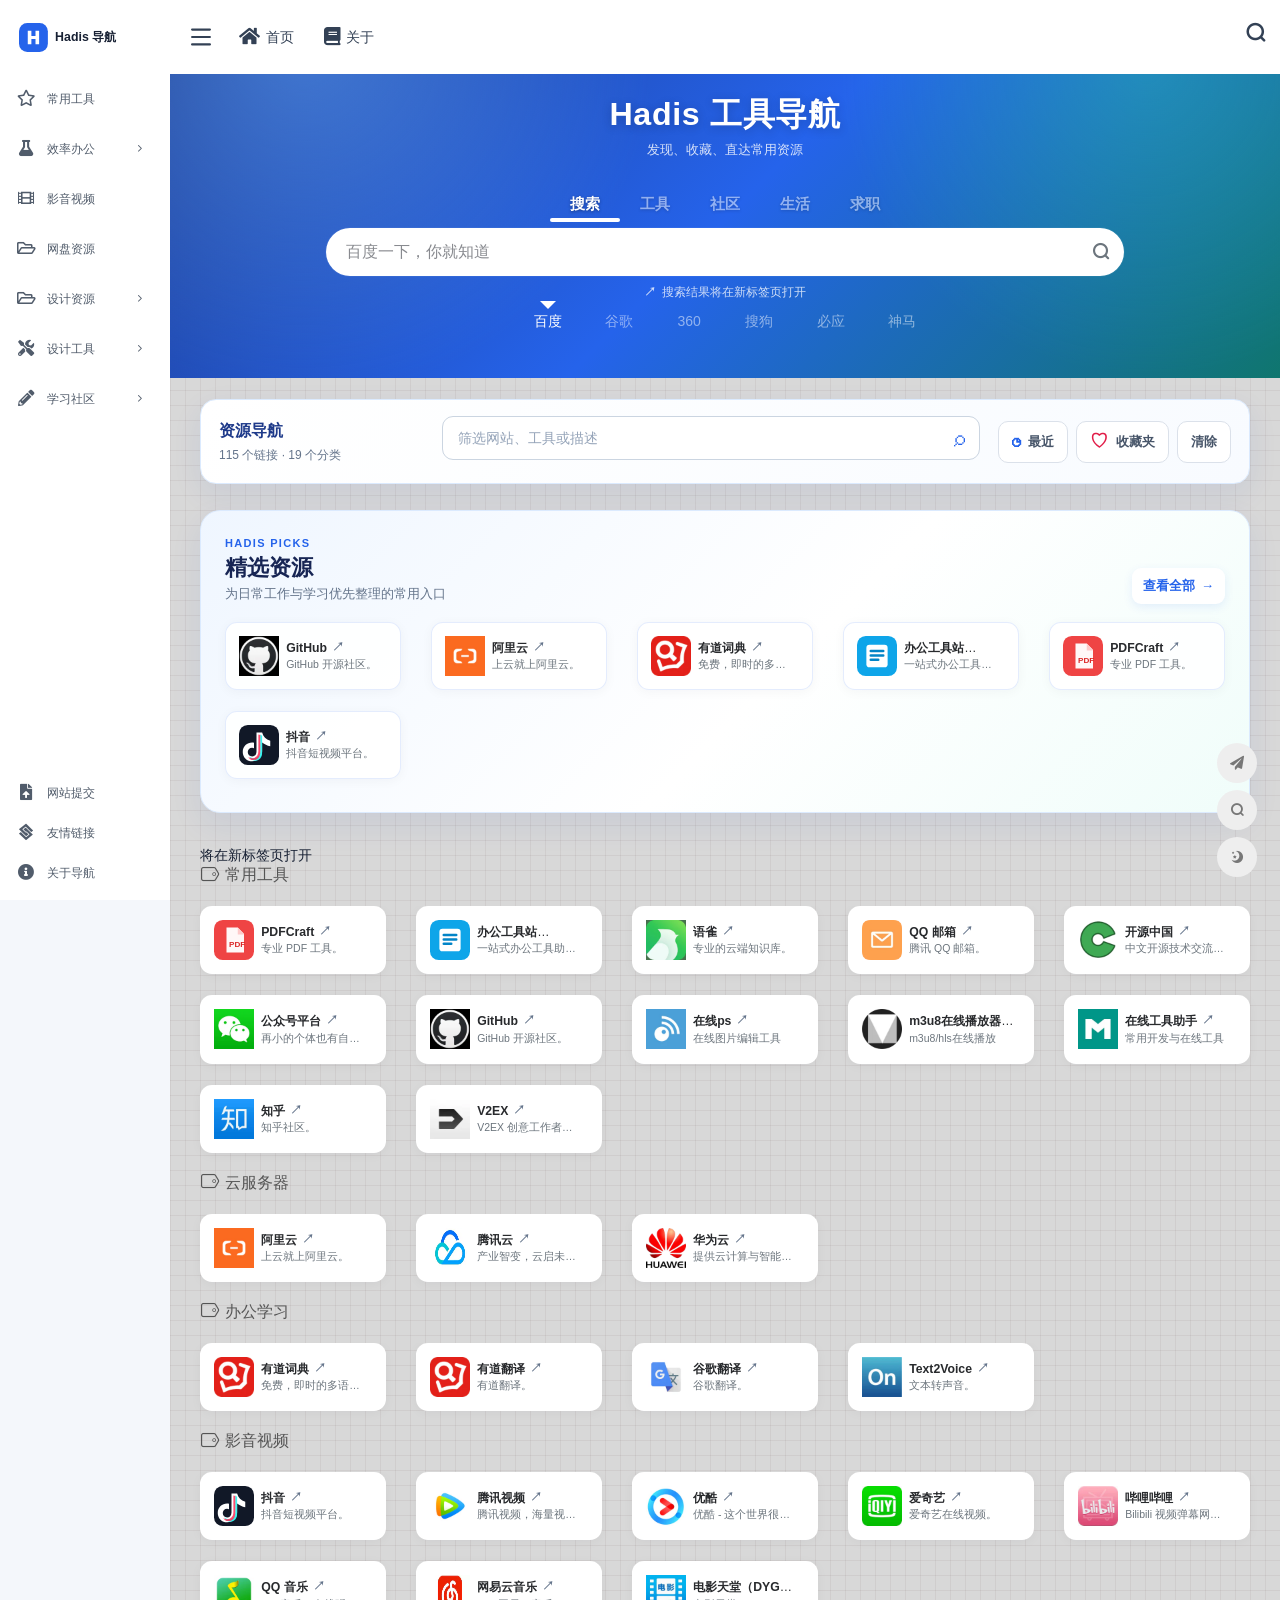
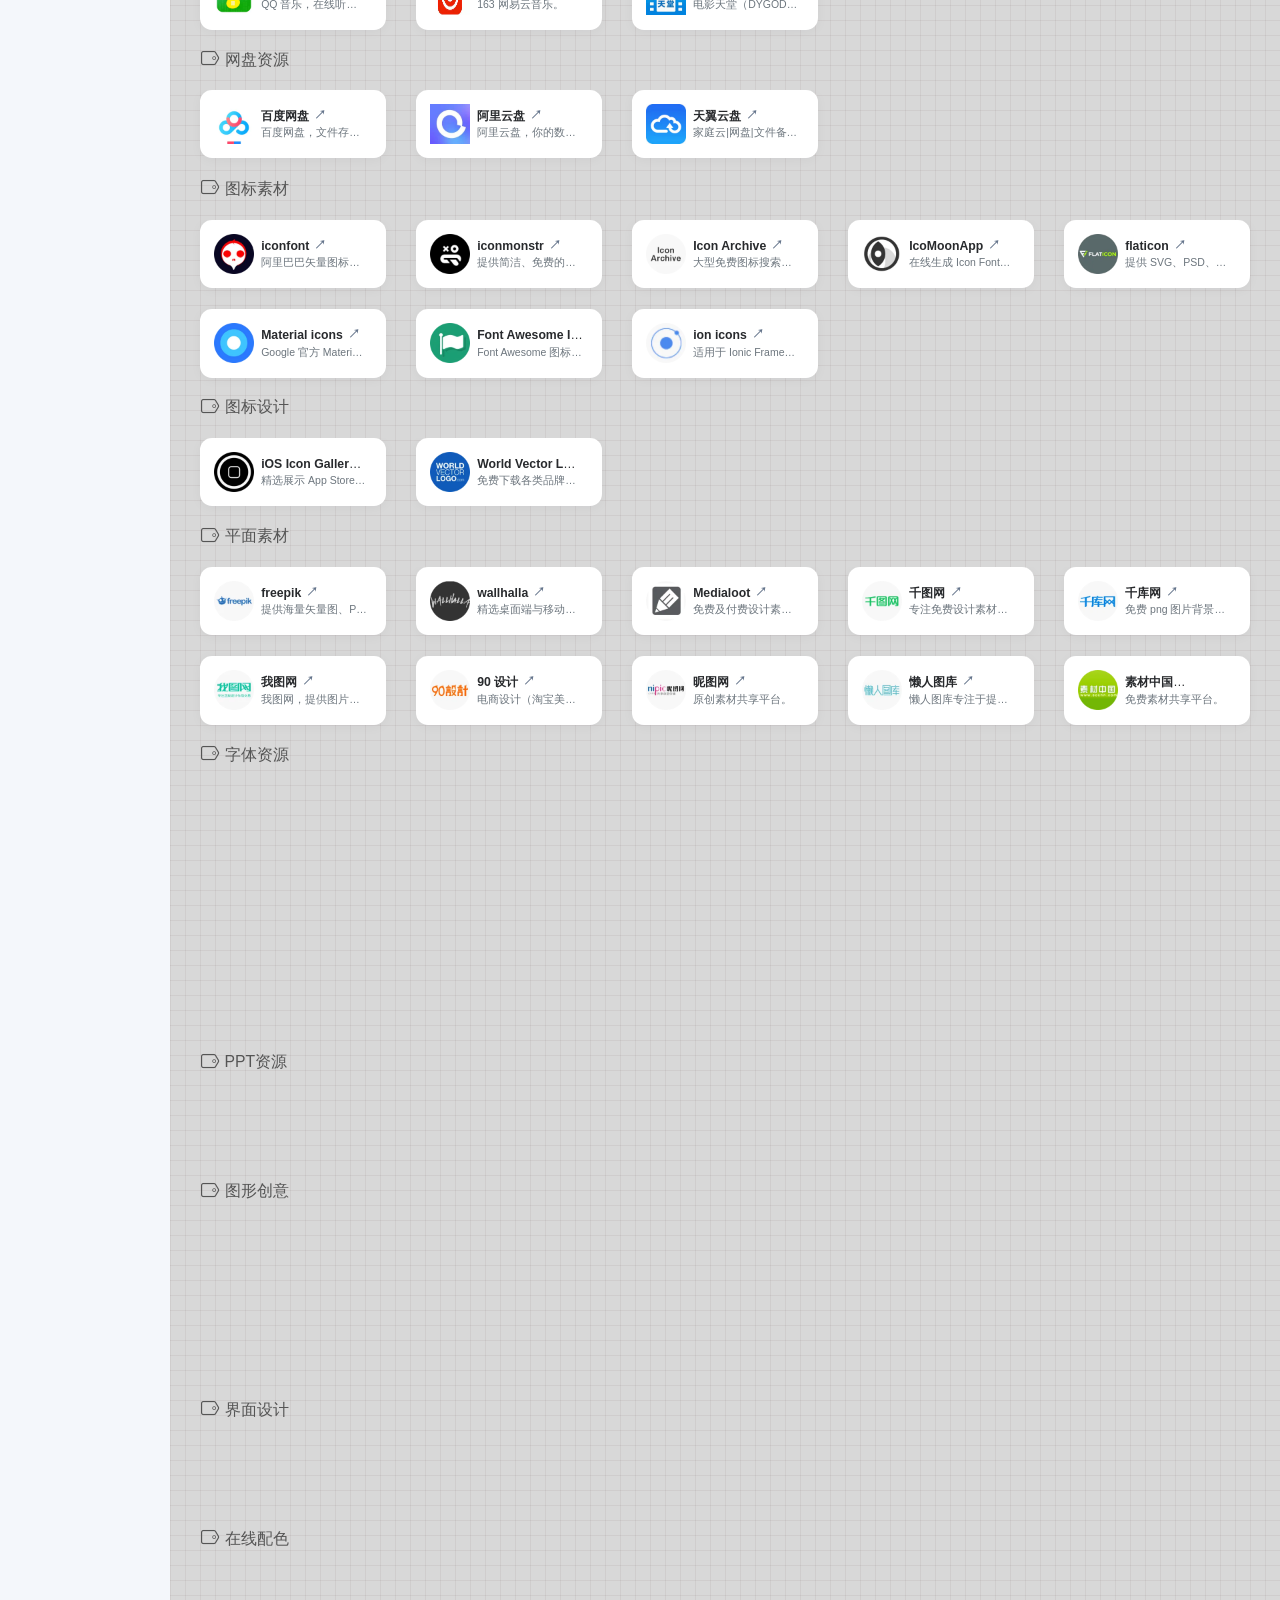
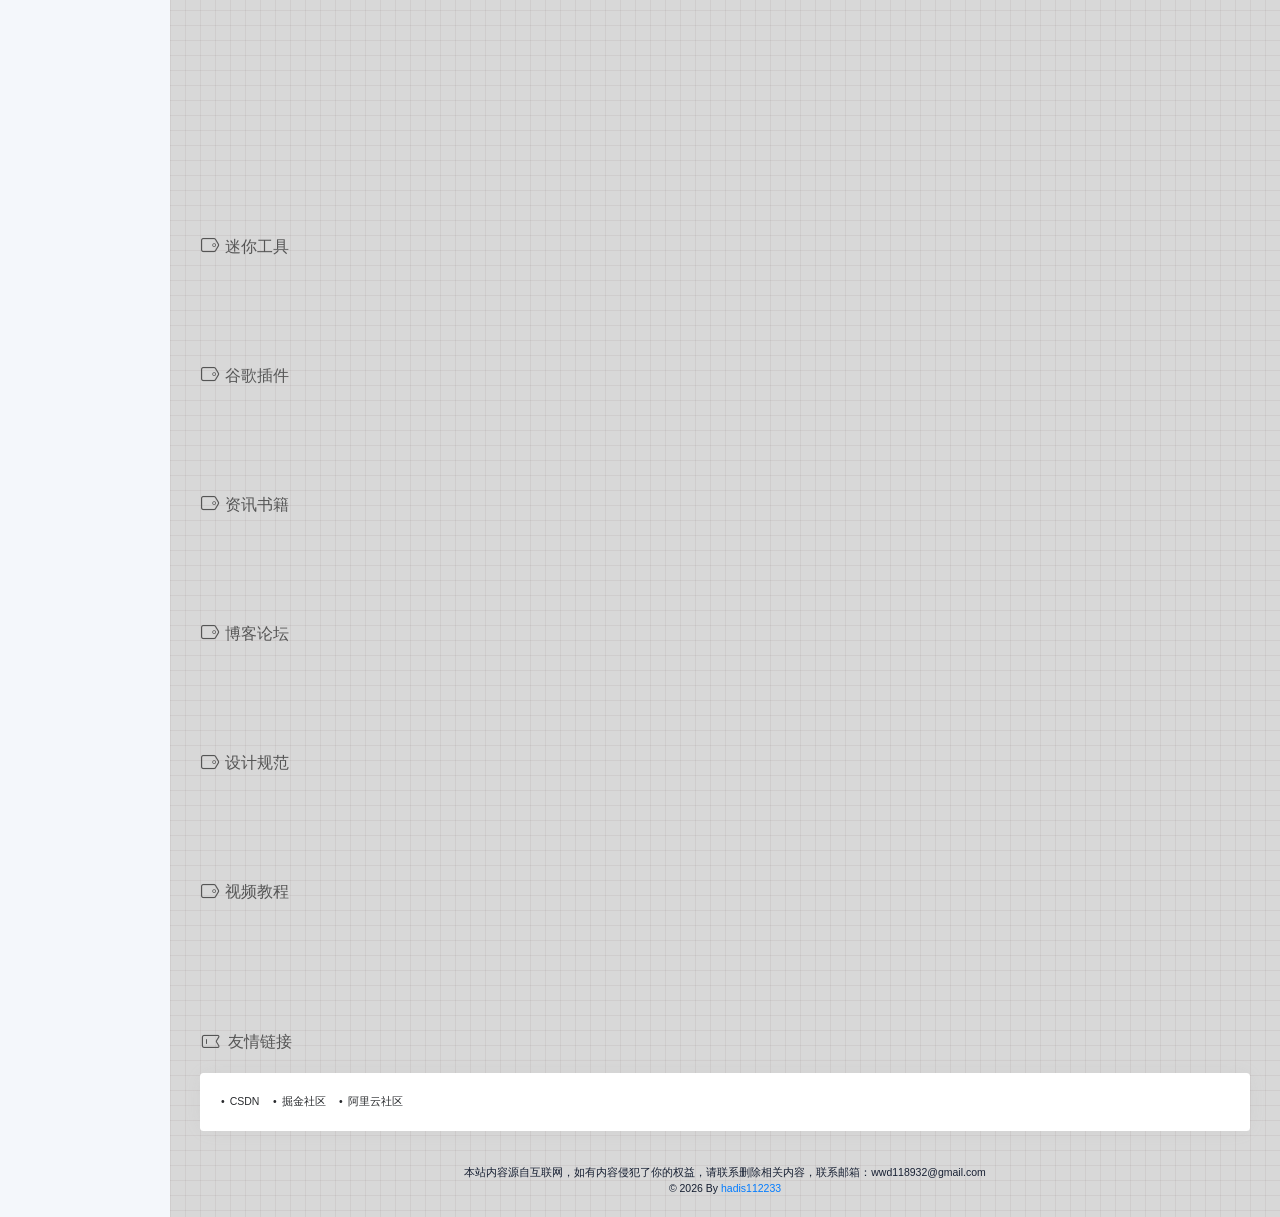
==== index.html @ e6b282cd "feat: surface network status" ====
<!DOCTYPE html>
<html lang="zh-CN">

<head>
    <meta charset="UTF-8" />
    <meta name="viewport"
        content="width=device-width, initial-scale=1" />
    <meta name="theme-color" content="#2563eb" />
    <meta name="color-scheme" content="light dark" />
    <meta name="hadis-telemetry" content="disabled" />
    <title>Hadis 工具导航 - 常用网站与在线工具</title>
    <link rel="icon" href="./assets/images/hadis-favicon.svg" type="image/svg+xml" />
    <link rel="apple-touch-icon" href="./assets/images/hadis-icon-192.png" />
    <link rel="manifest" href="./manifest.webmanifest" />
    <meta name="description" content="Hadis 工具导航：汇集常用网站、开发资源、办公工具与设计灵感，支持站内筛选和本地收藏。" />
    <link rel="canonical" href="https://web.008997.xyz/" />
    <meta property="og:title" content="Hadis 工具导航" />
    <meta property="og:description" content="常用网站与在线工具，一站直达。" />
    <meta property="og:type" content="website" />
    <meta property="og:url" content="https://web.008997.xyz/" />
    <meta property="og:site_name" content="Hadis 工具导航" />
    <meta property="og:locale" content="zh_CN" />
    <meta property="og:image" content="https://web.008997.xyz/assets/images/hadis-share.png" />
    <meta property="og:image:width" content="1200" />
    <meta property="og:image:height" content="630" />
    <meta property="og:image:alt" content="Hadis 工具导航" />
    <meta name="twitter:card" content="summary_large_image" />
    <meta name="twitter:title" content="Hadis 工具导航" />
    <meta name="twitter:description" content="常用网站与在线工具，一站直达。" />
    <meta name="twitter:image" content="https://web.008997.xyz/assets/images/hadis-share.png" />
    <meta name="twitter:image:alt" content="Hadis 工具导航" />
    <script type="application/ld+json">
    {
      "@context": "https://schema.org",
      "@type": "WebSite",
      "name": "Hadis 工具导航",
      "alternateName": "Hadis 导航",
      "url": "https://web.008997.xyz/",
      "description": "汇集常用网站、开发资源、办公工具与设计灵感的一站式工具导航。",
      "inLanguage": "zh-CN",
      "image": "https://web.008997.xyz/assets/images/hadis-share.png",
      "creator": {
        "@type": "Person",
        "name": "hadis112233",
        "url": "https://github.com/hadis112233"
      },
      "sameAs": ["https://github.com/hadis112233/web_tool"]
    }
    </script>

    <link rel="stylesheet" id="iconfont-css" href="./assets/css/iconfont-3.03029.1.css"
        type="text/css" media="all" />
    <link rel="stylesheet" id="bootstrap-css" href="./assets/css/bootstrap-subset.css?v=20260801-1"
        type="text/css" media="all" />
    <link rel="stylesheet" id="theme-css" href="./assets/css/theme-subset.css?v=20260801-1"
        type="text/css" media="all" />
    <link rel="stylesheet" id="custom-css" href="./assets/css/custom-style.css?v=20261001-1"
        type="text/css" media="all" />
    <link rel="stylesheet" id="fortawesome-css" href="./assets/css/static-icons.css?v=20260801-1" type="text/css" />
</head>



<body class="io-grey-mode">
    <a class="skip-link" href="#content">跳到主要内容</a>
    <div id="network-notice" class="network-notice" role="status" aria-live="polite" aria-atomic="true" hidden>
        当前似乎处于离线状态，已缓存内容仍可查看；外部网站暂不可打开。
    </div>


    <div class="page-container">

	<div id="sidebar" class="sticky sidebar-nav fade animate-nav" style="width: 170px">

            <div class="modal-dialog h-100 sidebar-nav-inner">
                <div class="sidebar-logo border-bottom border-color">

                    <div class="logo overflow-hidden">
                        <a href="./" class="logo-expanded" aria-label="返回首页">
                            <img src="./assets/images/hadis-logo.svg" width="183" height="40" class="logo-light"
                                alt="Hadis 工具导航">
                            <img src="./assets/images/hadis-logo-dark.svg" width="183" height="40" class="logo-dark d-none"
                                alt="Hadis 工具导航">
                        </a>
                        <a href="./" class="logo-collapsed" aria-label="返回首页">
                            <img src="./assets/images/hadis-mark.svg" width="40" height="40" class="logo-light"
                                alt="Hadis 工具导航">
                            <img src="./assets/images/hadis-mark.svg" width="40" height="40" class="logo-dark d-none"
                                alt="Hadis 工具导航">
                        </a>
                    </div>

                </div>
                <div class="sidebar-menu flex-fill">
                    <div class="sidebar-scroll">
                        <div class="sidebar-menu-inner">
                            <ul>


                                    <li class="sidebar-item">
                                        <a href="#3e90c5117dc0fe9d71410e448d766e52" class="smooth">
                                            <i class="far fa-star fa-lg icon-fw icon-lg mr-2"></i>
                                            <span>常用工具</span>
                                        </a>
                                    </li>



                                    <li class="sidebar-item">
                                        <a href="#acd617ea241c9daf2f251963bc03c6e3" class="smooth change-href" data-change="#acd617ea241c9daf2f251963bc03c6e3">
                                            <i class="fas fa-flask fa-lg icon-fw icon-lg mr-2"></i>
                                            <span>效率办公</span>
                                            <i class="iconfont icon-arrow-r-m sidebar-more text-sm"></i>
                                        </a>
                                        <ul>

                                            <li><a href="#acd617ea241c9daf2f251963bc03c6e3" class="smooth"><span>云服务器</span></a></li>

                                            <li><a href="#e0aade1cd567f730e498e248bbd6acdf" class="smooth"><span>办公学习</span></a></li>

                                        </ul>
                                    </li>



                                    <li class="sidebar-item">
                                        <a href="#a4d417d7850fde0cd00e4af576621a63" class="smooth">
                                            <i class="fas fa-film fa-lg icon-fw icon-lg mr-2"></i>
                                            <span>影音视频</span>
                                        </a>
                                    </li>



                                    <li class="sidebar-item">
                                        <a href="#5e6e1089ffbc5d7819c0d0f1f7b31ebc" class="smooth">
                                            <i class="far fa-folder-open fa-lg icon-fw icon-lg mr-2"></i>
                                            <span>网盘资源</span>
                                        </a>
                                    </li>



                                    <li class="sidebar-item">
                                        <a href="#7866a35b09d466b9cf0295af54d30d53" class="smooth change-href" data-change="#7866a35b09d466b9cf0295af54d30d53">
                                            <i class="far fa-folder-open fa-lg icon-fw icon-lg mr-2"></i>
                                            <span>设计资源</span>
                                            <i class="iconfont icon-arrow-r-m sidebar-more text-sm"></i>
                                        </a>
                                        <ul>

                                            <li><a href="#7866a35b09d466b9cf0295af54d30d53" class="smooth"><span>图标素材</span></a></li>

                                            <li><a href="#779477bcccdd4ecb1d852c8d4a67caca" class="smooth"><span>图标设计</span></a></li>

                                            <li><a href="#ff65f7f9721757bf11b0b0c95f1b9446" class="smooth"><span>平面素材</span></a></li>

                                            <li><a href="#722d3693fc0b9344bb46ee220beac1b6" class="smooth"><span>字体资源</span></a></li>

                                            <li><a href="#113a0a745b4169af0f7646269c12ae66" class="smooth"><span>PPT资源</span></a></li>

                                            <li><a href="#4fbc8ba07df90bae306d8e3b83fc5a21" class="smooth"><span>图形创意</span></a></li>

                                        </ul>
                                    </li>



                                    <li class="sidebar-item">
                                        <a href="#542c016a714d85715d206c8892fba01f" class="smooth change-href" data-change="#542c016a714d85715d206c8892fba01f">
                                            <i class="fas fa-tools fa-lg icon-fw icon-lg mr-2"></i>
                                            <span>设计工具</span>
                                            <i class="iconfont icon-arrow-r-m sidebar-more text-sm"></i>
                                        </a>
                                        <ul>

                                            <li><a href="#542c016a714d85715d206c8892fba01f" class="smooth"><span>界面设计</span></a></li>

                                            <li><a href="#31e51a60697ff3fb1d1c4934cce67921" class="smooth"><span>在线配色</span></a></li>

                                            <li><a href="#9c2232288caaa8ec40948cef6a786ac2" class="smooth"><span>迷你工具</span></a></li>

                                            <li><a href="#13a0e1cc22ccc31b31242a6046230729" class="smooth"><span>谷歌插件</span></a></li>

                                            <li><a href="#33d3098041927a26a98ed4c6822c9687" class="smooth"><span>设计规范</span></a></li>

                                        </ul>
                                    </li>



                                    <li class="sidebar-item">
                                        <a href="#19cb9b648dba4efc58a205ea413b6b5d" class="smooth change-href" data-change="#19cb9b648dba4efc58a205ea413b6b5d">
                                            <i class="fas fa-pencil-alt fa-lg icon-fw icon-lg mr-2"></i>
                                            <span>学习社区</span>
                                            <i class="iconfont icon-arrow-r-m sidebar-more text-sm"></i>
                                        </a>
                                        <ul>

                                            <li><a href="#19cb9b648dba4efc58a205ea413b6b5d" class="smooth"><span>资讯书籍</span></a></li>

                                            <li><a href="#c7a9a750a4a636f0bb3e982b5ea9141c" class="smooth"><span>博客论坛</span></a></li>

                                            <li><a href="#aec25b122d7aceb3dd3b64cf71858ed2" class="smooth"><span>视频教程</span></a></li>

                                        </ul>
                                    </li>


                            </ul>
                        </div>
                    </div>
                </div>
                <div class="border-top py-2 border-color">
                    <div class="flex-bottom">
                        <ul>
                            <li id="menu-item-237"
                                class="menu-item menu-item-type-post_type menu-item-object-page menu-item-237 sidebar-item">
                                <a href="commit.html">
                                    <i class="fas fa-file-upload icon-fw icon-lg mr-2"></i>
                                    <span>网站提交</span></a>
                            </li>

			    <li id="menu-item-212"
                                 class="menu-item menu-item-type-custom menu-item-object-custom menu-item-212 sidebar-item">
                                 <a href="#friendlink" class="smooth">
                                     <i class="fab fa-staylinked icon-fw icon-lg mr-2"></i>
                                     <span>友情链接</span>
                                 </a>
                            </li>

                            <li id="menu-item-213"
                                class="menu-item menu-item-type-custom menu-item-object-custom menu-item-213 sidebar-item">
                                <a href="about">
                                    <i class="fa fa-info-circle icon-fw icon-lg mr-2"></i>
                                    <span>关于导航</span></a>
                            </li>
                        </ul>
                    </div>
                </div>
            </div>
        </div>


<div class="main-content flex-fill grid-bg">
    <div class="big-header-banner">
        <div id="header" class="page-header sticky">
            <div class="navbar navbar-expand-md">
                <div class="container-fluid p-0">

                    <a href="./" class="navbar-brand d-md-none" title="Hadis 工具导航" aria-label="返回首页">
                        <img src="./assets/images/hadis-mark.svg" width="40" height="40" class="logo-light"
                            alt="Hadis 工具导航">
                        <img src="./assets/images/hadis-mark.svg" width="40" height="40" class="logo-dark d-none"
                            alt="Hadis 工具导航">
                    </a>

                    <div class="collapse navbar-collapse order-2 order-md-1">
                        <div class="header-mini-btn">
                            <label>
                                <input id="mini-button" type="checkbox" aria-label="收起或展开侧栏">
                                <svg viewbox="0 0 100 100" xmlns="http://www.w3.org/2000/svg">
                                    <path class="line--1" d="M0 40h62c18 0 18-20-17 5L31 55"></path>
                                    <path class="line--2" d="M0 50h80"></path>
                                    <path class="line--3" d="M0 60h62c18 0 18 20-17-5L31 45"></path>
                                </svg>
                            </label>

                        </div>

                        <ul class="navbar-nav site-menu" style="margin-right: 16px;">

			<li >
				<a href="./">
                                    <i class="fa fa-home fa-lg mr-2"></i>
                                    <span>首页</span>
                                </a>
				<ul class="sub-menu">

				</ul>
			    </li>

			<li >
				<a href="./about">
                                    <i class="fa fa-book fa-lg mr-2"></i>
                                    <span>关于</span>
                                </a>
				<ul class="sub-menu">

				</ul>
			    </li>

			</ul>


                    </div>

                    <ul class="nav navbar-menu text-xs order-1 order-md-2">


                        <li class="nav-search ml-3 ml-md-4">
                            <a href="#search" class="smooth go-search-btn" role="button"
                                aria-label="打开搜索"><i
                                    class="iconfont icon-search icon-2x"></i></a>
                        </li>
                        <li class="nav-item d-md-none mobile-menu ml-3 ml-md-4">
                            <a href="#" id="sidebar-switch" role="button"
                                aria-label="打开分类菜单" aria-expanded="false" aria-controls="sidebar"><i
                                    class="iconfont icon-classification icon-2x"></i></a>
                        </li>
                    </ul>
                </div>
            </div>
        </div>
        <div class="placeholder" style="height:74px"></div>
    </div>


<div class="header-big  post-top css-color mb-4" id="search-bg" style="">
    <div class="hero-heading">
        <h1>Hadis 工具导航</h1>
        <p>发现、收藏、直达常用资源</p>
    </div>
    <div class="s-search">
        <div id="search" class="s-search mx-auto">
            <div id="search-list-menu" class="hide-type-list">
                <div class="s-type text-center">
                    <div class="s-type-list big">
                        <div class="anchor" style="position: absolute; left: 50%; opacity: 0;"></div>
                        <label for="type-baidu1" class="active" data-id="group-b"><span>搜索</span></label>
                        <label for="type-whois"   data-id="group-c"><span>工具</span></label>
                        <label for="type-zhihu"   data-id="group-d"><span>社区</span></label>
                        <label for="type-taobao1" data-id="group-e"><span>生活</span></label>
                        <label for="type-zhaopin" data-id="group-f"><span>求职</span></label>
                    </div>
                </div>
            </div>

            <form action="https://www.baidu.com/s" method="get" target="_blank" rel="noopener noreferrer"
                class="super-search-fm" role="search" aria-label="网页搜索" aria-describedby="search-new-tab-note">
                <input type="search" id="search-text" name="wd" class="form-control smart-tips search-key"
                    zhannei="" placeholder="输入关键字搜索" autocomplete="off"
                    enterkeyhint="search" autocapitalize="none" spellcheck="false" aria-label="搜索关键词">
                <button class="submit" type="submit" aria-label="开始搜索，结果将在新标签页打开"><i class="iconfont icon-search"></i></button>
            </form>
            <p id="search-new-tab-note" class="search-new-tab-hint"><span aria-hidden="true">↗</span> 搜索结果将在新标签页打开</p>

            <div id="search-list" class="hide-type-list">
                <div class="search-group group-b">
                    <ul class="search-type">
                        <li><input hidden="" type="radio" name="type"
                                id="type-baidu1" checked="checked"
                                value="https://www.baidu.com/s?wd="
                                data-placeholder="百度一下，你就知道">
                            <label for="type-baidu1"><span class="text-muted">百度</span></label>
                        </li>
                        <li><input hidden="" type="radio" name="type"
                                id="type-google1"
                                value="https://www.google.com/search?q="
                                data-placeholder="谷歌搜索">
                            <label for="type-google1"><span class="text-muted">谷歌</span></label>
                        </li>
                        <li><input hidden="" type="radio" name="type"
                                id="type-360"
                                value="https://www.so.com/s?q="
                                data-placeholder="360 好搜">
                            <label for="type-360"><span class="text-muted">360</span></label>
                        </li>
                        <li><input hidden="" type="radio" name="type"
                                id="type-sogo"
                                value="https://www.sogou.com/web?query="
                                data-placeholder="搜狗搜索">
                            <label for="type-sogo"><span class="text-muted">搜狗</span></label>
                        </li>
                        <li><input hidden="" type="radio" name="type"
                                id="type-bing1"
                                value="https://cn.bing.com/search?q="
                                data-placeholder="微软 Bing 搜索">
                            <label for="type-bing1"><span class="text-muted">必应</span></label>
                        </li>
                        <li><input hidden="" type="radio" name="type"
                                id="type-sm"
                                value="https://yz.m.sm.cn/s?q="
                                data-placeholder="UC 移动端搜索">
                            <label for="type-sm"><span class="text-muted">神马</span></label>
                        </li>
                    </ul>
                </div>
                <div class="search-group group-c">
                    <ul class="search-type">
                        <li><input hidden="" type="radio" name="type"
                                id="type-br"
                                value="https://rank.chinaz.com/all/"
                                data-placeholder="请输入网址(不带 https://)">
                            <label for="type-br"><span class="text-muted">权重查询</span></label>
                        </li>
                        <li><input hidden="" type="radio" name="type"
                                id="type-links"
                                value="https://link.chinaz.com/"
                                data-placeholder="请输入网址(不带 https://)">
                            <label for="type-links"><span class="text-muted">友链检测</span></label>
                        </li>
                        <li><input hidden="" type="radio" name="type"
                                id="type-whois"
                                value="https://who.is/whois/"
                                data-placeholder="请输入网址(不带 https://)">
                            <label for="type-whois"><span class="text-muted">域名信息查询</span></label>
                        </li>
                        <li><input hidden="" type="radio" name="type"
                                id="type-ping"
                                value="https://ping.chinaz.com/"
                                data-placeholder="请输入网址(不带 https://)">
                            <label for="type-ping"><span class="text-muted">PING 检测</span></label>
                        </li>
                        <li><input hidden="" type="radio" name="type"
                                id="type-404"
                                value="https://tool.chinaz.com/Links/?DAddress="
                                data-placeholder="请输入网址(不带https://)">
                             <label for="type-404"><span class="text-muted">死链检测</span></label>
                        </li>
                    </ul>
                </div>
                <div class="search-group group-d">
                    <ul class="search-type">
                        <li><input hidden="" type="radio" name="type"
                                id="type-zhihu"
                                value="https://www.zhihu.com/search?type=content&amp;q="
                                data-placeholder="知乎">
                            <label for="type-zhihu"><span class="text-muted">知乎</span></label>
                        </li>
                        <li><input hidden="" type="radio" name="type"
                                id="type-wechat"
                                value ="https://weixin.sogou.com/weixin?type=2&amp;query="
                                data-placeholder="微信">
                            <label for="type-wechat"><span class="text-muted">微信</span></label>
                        </li>
                        <li><input hidden="" type="radio" name="type"
                                 id="type-weibo"
                                 value="https://s.weibo.com/weibo?q="
                                 data-placeholder="微博">
                            <label for="type-weibo"><span class="text-muted">微博</span></label>
                        </li>
                        <li><input hidden="" type="radio" name="type"
                                 id="type-douban"
                                 value="https://www.douban.com/search?q="
                                 data-placeholder="豆瓣">
                            <label for="type-douban"><span class="text-muted">豆瓣</span></label>
                        </li>
                    </ul>
                </div>
                <div class="search-group group-e">
                    <ul class="search-type">
                        <li><input hidden="" type="radio" name="type"
                                id="type-taobao1"
                                value="https://s.taobao.com/search?q="
                                data-placeholder="淘宝">
                            <label for="type-taobao1"><span class="text-muted">淘宝</span></label>
                        </li>
                        <li><input hidden="" type="radio" name="type"
                                id="type-jd"
                                value="https://search.jd.com/Search?keyword="
                                data-placeholder="京东">
                            <label for="type-jd"><span class="text-muted">京东</span></label>
                        </li>
                        <li><input hidden="" type="radio" name="type"
                                id="type-xiachufang"
                                value="https://www.xiachufang.com/search/?keyword="
                                data-placeholder="下厨房">
                            <label for="type-xiachufang"><span class="text-muted">下厨房</span></label>
                        </li>
                    </ul>
                </div>
                <div class="search-group group-f">
                    <ul class="search-type">
                        <li><input hidden="" type="radio" name="type"
                                id="type-zhaopin"
                                value="https://sou.zhaopin.com/?kw="
                                data-placeholder="智联招聘">
                            <label for="type-zhaopin"><span class="text-muted">智联招聘</span></label>
                        </li>
                        <li><input hidden="" type="radio" name="type"
                                id="type-51job"
                                value="https://we.51job.com/pc/search?keyword="
                                data-placeholder="前程无忧">
                            <label for="type-51job"><span class="text-muted">前程无忧</span></label>
                        </li>
                        <li><input hidden="" type="radio" name="type"
                                id="type-lagou"
                                value="https://www.lagou.com/wn/jobs?kd="
                                data-placeholder="拉钩网">
                            <label for="type-lagou"><span class="text-muted">拉钩网</span></label>
                        </li>
                        <li><input hidden="" type="radio" name="type"
                                id="type-liepin"
                                value="https://www.liepin.com/zhaopin/?key="
                                data-placeholder="猎聘网">
                            <label for="type-liepin"><span class="text-muted">猎聘网</span></label>
                        </li>
                    </ul>
                </div>
            </div>
        </div>
    </div>

</div>


<div id="content" class="content-site customize-site">
    <span id="new-tab-note" class="sr-only">将在新标签页打开</span>




            <!-- SITE_CATALOG_START -->
<div class="d-flex flex-fill" id="3e90c5117dc0fe9d71410e448d766e52"><h2 class="site-category-title text-gray text-lg mb-4"><i class="site-tag iconfont icon-tag icon-lg mr-1"></i>常用工具</h2></div>
<div class="row"><div class="url-card col-6 col-sm-6 col-md-4 col-xl-5a col-xxl-6a" data-featured="5"><div class="url-body default"><a href="https://pdf.008997.xyz/" target="_blank" rel="noopener noreferrer" aria-describedby="new-tab-note" class="card no-c mb-4"><div class="card-body"><div class="url-content d-flex align-items-center"><div class="url-img mr-2 d-flex align-items-center justify-content-center"><img class="lazy" loading="lazy" decoding="async" width="40" height="40" src="assets/images/logos/pdfcraft.svg" alt=""></div><div class="url-info flex-fill"><div class="text-sm overflowClip_1"><strong>PDFCraft<span class="new-tab-indicator" aria-hidden="true">↗</span></strong></div><p class="overflowClip_1 m-0 text-muted text-xs">专业 PDF 工具。</p></div></div></div></a></div></div><div class="url-card col-6 col-sm-6 col-md-4 col-xl-5a col-xxl-6a" data-featured="4"><div class="url-body default"><a href="http://101.43.88.87:40005/" target="_blank" rel="noopener noreferrer" aria-describedby="new-tab-note" class="card no-c mb-4" data-insecure="true" title="此网站仅支持 HTTP 明文连接"><div class="card-body"><div class="url-content d-flex align-items-center"><div class="url-img mr-2 d-flex align-items-center justify-content-center"><img class="lazy" loading="lazy" decoding="async" width="40" height="40" src="assets/images/logos/office-tools.svg" alt=""></div><div class="url-info flex-fill"><div class="text-sm overflowClip_1"><strong>办公工具站<span class="insecure-badge" aria-label="仅支持 HTTP 明文连接">HTTP</span><span class="new-tab-indicator" aria-hidden="true">↗</span></strong></div><p class="overflowClip_1 m-0 text-muted text-xs">一站式办公工具助手。</p></div></div></div></a></div></div><div class="url-card col-6 col-sm-6 col-md-4 col-xl-5a col-xxl-6a"><div class="url-body default"><a href="https://www.yuque.com/" target="_blank" rel="noopener noreferrer" aria-describedby="new-tab-note" class="card no-c mb-4"><div class="card-body"><div class="url-content d-flex align-items-center"><div class="url-img mr-2 d-flex align-items-center justify-content-center"><img class="lazy" loading="lazy" decoding="async" width="40" height="40" src="assets/images/logos/%E8%AF%AD%E9%9B%80.webp" alt=""></div><div class="url-info flex-fill"><div class="text-sm overflowClip_1"><strong>语雀<span class="new-tab-indicator" aria-hidden="true">↗</span></strong></div><p class="overflowClip_1 m-0 text-muted text-xs">专业的云端知识库。</p></div></div></div></a></div></div><div class="url-card col-6 col-sm-6 col-md-4 col-xl-5a col-xxl-6a"><div class="url-body default"><a href="https://mail.qq.com/" target="_blank" rel="noopener noreferrer" aria-describedby="new-tab-note" class="card no-c mb-4"><div class="card-body"><div class="url-content d-flex align-items-center"><div class="url-img mr-2 d-flex align-items-center justify-content-center"><img class="lazy" loading="lazy" decoding="async" width="40" height="40" src="assets/images/logos/qq%E9%82%AE%E7%AE%B1.webp" alt=""></div><div class="url-info flex-fill"><div class="text-sm overflowClip_1"><strong>QQ 邮箱<span class="new-tab-indicator" aria-hidden="true">↗</span></strong></div><p class="overflowClip_1 m-0 text-muted text-xs">腾讯 QQ 邮箱。</p></div></div></div></a></div></div><div class="url-card col-6 col-sm-6 col-md-4 col-xl-5a col-xxl-6a"><div class="url-body default"><a href="https://www.oschina.net/" target="_blank" rel="noopener noreferrer" aria-describedby="new-tab-note" class="card no-c mb-4"><div class="card-body"><div class="url-content d-flex align-items-center"><div class="url-img mr-2 d-flex align-items-center justify-content-center"><img class="lazy" loading="lazy" decoding="async" width="40" height="40" src="assets/images/logos/%E5%BC%80%E6%BA%90%E4%B8%AD%E5%9B%BD.webp" alt=""></div><div class="url-info flex-fill"><div class="text-sm overflowClip_1"><strong>开源中国<span class="new-tab-indicator" aria-hidden="true">↗</span></strong></div><p class="overflowClip_1 m-0 text-muted text-xs">中文开源技术交流社区。</p></div></div></div></a></div></div><div class="url-card col-6 col-sm-6 col-md-4 col-xl-5a col-xxl-6a"><div class="url-body default"><a href="https://mp.weixin.qq.com/" target="_blank" rel="noopener noreferrer" aria-describedby="new-tab-note" class="card no-c mb-4"><div class="card-body"><div class="url-content d-flex align-items-center"><div class="url-img mr-2 d-flex align-items-center justify-content-center"><img class="lazy" loading="lazy" decoding="async" width="40" height="40" src="assets/images/logos/%E5%BE%AE%E4%BF%A1%E5%85%AC%E4%BC%97%E5%8F%B7.webp" alt=""></div><div class="url-info flex-fill"><div class="text-sm overflowClip_1"><strong>公众号平台<span class="new-tab-indicator" aria-hidden="true">↗</span></strong></div><p class="overflowClip_1 m-0 text-muted text-xs">再小的个体也有自己的品牌。</p></div></div></div></a></div></div><div class="url-card col-6 col-sm-6 col-md-4 col-xl-5a col-xxl-6a" data-featured="1"><div class="url-body default"><a href="https://github.com/" target="_blank" rel="noopener noreferrer" aria-describedby="new-tab-note" class="card no-c mb-4"><div class="card-body"><div class="url-content d-flex align-items-center"><div class="url-img mr-2 d-flex align-items-center justify-content-center"><img class="lazy" loading="lazy" decoding="async" width="40" height="40" src="assets/images/logos/github.webp" alt=""></div><div class="url-info flex-fill"><div class="text-sm overflowClip_1"><strong>GitHub<span class="new-tab-indicator" aria-hidden="true">↗</span></strong></div><p class="overflowClip_1 m-0 text-muted text-xs">GitHub 开源社区。</p></div></div></div></a></div></div><div class="url-card col-6 col-sm-6 col-md-4 col-xl-5a col-xxl-6a"><div class="url-body default"><a href="https://www.photopea.com/" target="_blank" rel="noopener noreferrer" aria-describedby="new-tab-note" class="card no-c mb-4"><div class="card-body"><div class="url-content d-flex align-items-center"><div class="url-img mr-2 d-flex align-items-center justify-content-center"><img class="lazy" loading="lazy" decoding="async" width="40" height="40" src="assets/images/logos/inoreader.webp" alt=""></div><div class="url-info flex-fill"><div class="text-sm overflowClip_1"><strong>在线ps<span class="new-tab-indicator" aria-hidden="true">↗</span></strong></div><p class="overflowClip_1 m-0 text-muted text-xs">在线图片编辑工具</p></div></div></div></a></div></div><div class="url-card col-6 col-sm-6 col-md-4 col-xl-5a col-xxl-6a"><div class="url-body default"><a href="https://m3u8player.org/" target="_blank" rel="noopener noreferrer" aria-describedby="new-tab-note" class="card no-c mb-4"><div class="card-body"><div class="url-content d-flex align-items-center"><div class="url-img mr-2 d-flex align-items-center justify-content-center"><img class="lazy" loading="lazy" decoding="async" width="40" height="40" src="assets/images/logos/Material_Design.webp" alt=""></div><div class="url-info flex-fill"><div class="text-sm overflowClip_1"><strong>m3u8在线播放器<span class="new-tab-indicator" aria-hidden="true">↗</span></strong></div><p class="overflowClip_1 m-0 text-muted text-xs">m3u8/hls在线播放</p></div></div></div></a></div></div><div class="url-card col-6 col-sm-6 col-md-4 col-xl-5a col-xxl-6a"><div class="url-body default"><a href="https://tool.lu/" target="_blank" rel="noopener noreferrer" aria-describedby="new-tab-note" class="card no-c mb-4"><div class="card-body"><div class="url-content d-flex align-items-center"><div class="url-img mr-2 d-flex align-items-center justify-content-center"><img class="lazy" loading="lazy" decoding="async" width="40" height="40" src="assets/images/logos/mdx.webp" alt=""></div><div class="url-info flex-fill"><div class="text-sm overflowClip_1"><strong>在线工具助手<span class="new-tab-indicator" aria-hidden="true">↗</span></strong></div><p class="overflowClip_1 m-0 text-muted text-xs">常用开发与在线工具</p></div></div></div></a></div></div><div class="url-card col-6 col-sm-6 col-md-4 col-xl-5a col-xxl-6a"><div class="url-body default"><a href="https://www.zhihu.com/" target="_blank" rel="noopener noreferrer" aria-describedby="new-tab-note" class="card no-c mb-4"><div class="card-body"><div class="url-content d-flex align-items-center"><div class="url-img mr-2 d-flex align-items-center justify-content-center"><img class="lazy" loading="lazy" decoding="async" width="40" height="40" src="assets/images/logos/%E7%9F%A5%E4%B9%8E.webp" alt=""></div><div class="url-info flex-fill"><div class="text-sm overflowClip_1"><strong>知乎<span class="new-tab-indicator" aria-hidden="true">↗</span></strong></div><p class="overflowClip_1 m-0 text-muted text-xs">知乎社区。</p></div></div></div></a></div></div><div class="url-card col-6 col-sm-6 col-md-4 col-xl-5a col-xxl-6a"><div class="url-body default"><a href="https://www.v2ex.com/" target="_blank" rel="noopener noreferrer" aria-describedby="new-tab-note" class="card no-c mb-4"><div class="card-body"><div class="url-content d-flex align-items-center"><div class="url-img mr-2 d-flex align-items-center justify-content-center"><img class="lazy" loading="lazy" decoding="async" width="40" height="40" src="assets/images/logos/v2ex.webp" alt=""></div><div class="url-info flex-fill"><div class="text-sm overflowClip_1"><strong>V2EX<span class="new-tab-indicator" aria-hidden="true">↗</span></strong></div><p class="overflowClip_1 m-0 text-muted text-xs">V2EX 创意工作者的社区。</p></div></div></div></a></div></div></div>
<div class="d-flex flex-fill" id="acd617ea241c9daf2f251963bc03c6e3"><h2 class="site-category-title text-gray text-lg mb-4"><i class="site-tag iconfont icon-tag icon-lg mr-1"></i>云服务器</h2></div>
<div class="row"><div class="url-card col-6 col-sm-6 col-md-4 col-xl-5a col-xxl-6a" data-featured="2"><div class="url-body default"><a href="https://www.aliyun.com/" target="_blank" rel="noopener noreferrer" aria-describedby="new-tab-note" class="card no-c mb-4"><div class="card-body"><div class="url-content d-flex align-items-center"><div class="url-img mr-2 d-flex align-items-center justify-content-center"><img class="lazy" loading="lazy" decoding="async" width="40" height="40" src="assets/images/logos/%E9%98%BF%E9%87%8C%E4%BA%91.webp" alt=""></div><div class="url-info flex-fill"><div class="text-sm overflowClip_1"><strong>阿里云<span class="new-tab-indicator" aria-hidden="true">↗</span></strong></div><p class="overflowClip_1 m-0 text-muted text-xs">上云就上阿里云。</p></div></div></div></a></div></div><div class="url-card col-6 col-sm-6 col-md-4 col-xl-5a col-xxl-6a"><div class="url-body default"><a href="https://cloud.tencent.com/" target="_blank" rel="noopener noreferrer" aria-describedby="new-tab-note" class="card no-c mb-4"><div class="card-body"><div class="url-content d-flex align-items-center"><div class="url-img mr-2 d-flex align-items-center justify-content-center"><img class="lazy" loading="lazy" decoding="async" width="40" height="40" src="assets/images/logos/%E8%85%BE%E8%AE%AF%E4%BA%91.webp" alt=""></div><div class="url-info flex-fill"><div class="text-sm overflowClip_1"><strong>腾讯云<span class="new-tab-indicator" aria-hidden="true">↗</span></strong></div><p class="overflowClip_1 m-0 text-muted text-xs">产业智变，云启未来。</p></div></div></div></a></div></div><div class="url-card col-6 col-sm-6 col-md-4 col-xl-5a col-xxl-6a"><div class="url-body default"><a href="https://www.huaweicloud.com/" target="_blank" rel="noopener noreferrer" aria-describedby="new-tab-note" class="card no-c mb-4"><div class="card-body"><div class="url-content d-flex align-items-center"><div class="url-img mr-2 d-flex align-items-center justify-content-center"><img class="lazy" loading="lazy" decoding="async" width="40" height="40" src="assets/images/logos/%E5%8D%8E%E4%B8%BA%E4%BA%91.webp" alt=""></div><div class="url-info flex-fill"><div class="text-sm overflowClip_1"><strong>华为云<span class="new-tab-indicator" aria-hidden="true">↗</span></strong></div><p class="overflowClip_1 m-0 text-muted text-xs">提供云计算与智能服务。</p></div></div></div></a></div></div></div>
<div class="d-flex flex-fill" id="e0aade1cd567f730e498e248bbd6acdf"><h2 class="site-category-title text-gray text-lg mb-4"><i class="site-tag iconfont icon-tag icon-lg mr-1"></i>办公学习</h2></div>
<div class="row"><div class="url-card col-6 col-sm-6 col-md-4 col-xl-5a col-xxl-6a" data-featured="3"><div class="url-body default"><a href="https://www.youdao.com/" target="_blank" rel="noopener noreferrer" aria-describedby="new-tab-note" class="card no-c mb-4"><div class="card-body"><div class="url-content d-flex align-items-center"><div class="url-img mr-2 d-flex align-items-center justify-content-center"><img class="lazy" loading="lazy" decoding="async" width="40" height="40" src="assets/images/logos/%E6%9C%89%E9%81%93%E8%AF%8D%E5%85%B8.webp" alt=""></div><div class="url-info flex-fill"><div class="text-sm overflowClip_1"><strong>有道词典<span class="new-tab-indicator" aria-hidden="true">↗</span></strong></div><p class="overflowClip_1 m-0 text-muted text-xs">免费，即时的多语种在线翻译。</p></div></div></div></a></div></div><div class="url-card col-6 col-sm-6 col-md-4 col-xl-5a col-xxl-6a"><div class="url-body default"><a href="https://fanyi.youdao.com/" target="_blank" rel="noopener noreferrer" aria-describedby="new-tab-note" class="card no-c mb-4"><div class="card-body"><div class="url-content d-flex align-items-center"><div class="url-img mr-2 d-flex align-items-center justify-content-center"><img class="lazy" loading="lazy" decoding="async" width="40" height="40" src="assets/images/logos/%E6%9C%89%E9%81%93%E8%AF%8D%E5%85%B8.webp" alt=""></div><div class="url-info flex-fill"><div class="text-sm overflowClip_1"><strong>有道翻译<span class="new-tab-indicator" aria-hidden="true">↗</span></strong></div><p class="overflowClip_1 m-0 text-muted text-xs">有道翻译。</p></div></div></div></a></div></div><div class="url-card col-6 col-sm-6 col-md-4 col-xl-5a col-xxl-6a"><div class="url-body default"><a href="https://translate.google.com/?sl=auto&amp;tl=zh-CN&amp;op=translate" target="_blank" rel="noopener noreferrer" aria-describedby="new-tab-note" class="card no-c mb-4"><div class="card-body"><div class="url-content d-flex align-items-center"><div class="url-img mr-2 d-flex align-items-center justify-content-center"><img class="lazy" loading="lazy" decoding="async" width="40" height="40" src="assets/images/logos/%E8%B0%B7%E6%AD%8C%E7%BF%BB%E8%AF%91.webp" alt=""></div><div class="url-info flex-fill"><div class="text-sm overflowClip_1"><strong>谷歌翻译<span class="new-tab-indicator" aria-hidden="true">↗</span></strong></div><p class="overflowClip_1 m-0 text-muted text-xs">谷歌翻译。</p></div></div></div></a></div></div><div class="url-card col-6 col-sm-6 col-md-4 col-xl-5a col-xxl-6a"><div class="url-body default"><a href="https://text2voice.cc/" target="_blank" rel="noopener noreferrer" aria-describedby="new-tab-note" class="card no-c mb-4"><div class="card-body"><div class="url-content d-flex align-items-center"><div class="url-img mr-2 d-flex align-items-center justify-content-center"><img class="lazy" loading="lazy" decoding="async" width="40" height="40" src="assets/images/logos/ProcessOn.webp" alt=""></div><div class="url-info flex-fill"><div class="text-sm overflowClip_1"><strong>Text2Voice<span class="new-tab-indicator" aria-hidden="true">↗</span></strong></div><p class="overflowClip_1 m-0 text-muted text-xs">文本转声音。</p></div></div></div></a></div></div></div>
<div class="d-flex flex-fill" id="a4d417d7850fde0cd00e4af576621a63"><h2 class="site-category-title text-gray text-lg mb-4"><i class="site-tag iconfont icon-tag icon-lg mr-1"></i>影音视频</h2></div>
<div class="row"><div class="url-card col-6 col-sm-6 col-md-4 col-xl-5a col-xxl-6a" data-featured="6"><div class="url-body default"><a href="https://www.douyin.com/" target="_blank" rel="noopener noreferrer" aria-describedby="new-tab-note" class="card no-c mb-4"><div class="card-body"><div class="url-content d-flex align-items-center"><div class="url-img mr-2 d-flex align-items-center justify-content-center"><img class="lazy" loading="lazy" decoding="async" width="40" height="40" src="assets/images/logos/douyin.svg" alt=""></div><div class="url-info flex-fill"><div class="text-sm overflowClip_1"><strong>抖音<span class="new-tab-indicator" aria-hidden="true">↗</span></strong></div><p class="overflowClip_1 m-0 text-muted text-xs">抖音短视频平台。</p></div></div></div></a></div></div><div class="url-card col-6 col-sm-6 col-md-4 col-xl-5a col-xxl-6a"><div class="url-body default"><a href="https://v.qq.com/" target="_blank" rel="noopener noreferrer" aria-describedby="new-tab-note" class="card no-c mb-4"><div class="card-body"><div class="url-content d-flex align-items-center"><div class="url-img mr-2 d-flex align-items-center justify-content-center"><img class="lazy" loading="lazy" decoding="async" width="40" height="40" src="assets/images/logos/%E8%85%BE%E8%AE%AF%E8%A7%86%E9%A2%91.webp" alt=""></div><div class="url-info flex-fill"><div class="text-sm overflowClip_1"><strong>腾讯视频<span class="new-tab-indicator" aria-hidden="true">↗</span></strong></div><p class="overflowClip_1 m-0 text-muted text-xs">腾讯视频，海量视频在线观看。</p></div></div></div></a></div></div><div class="url-card col-6 col-sm-6 col-md-4 col-xl-5a col-xxl-6a"><div class="url-body default"><a href="https://www.youku.com/ku/webhome" target="_blank" rel="noopener noreferrer" aria-describedby="new-tab-note" class="card no-c mb-4"><div class="card-body"><div class="url-content d-flex align-items-center"><div class="url-img mr-2 d-flex align-items-center justify-content-center"><img class="lazy" loading="lazy" decoding="async" width="40" height="40" src="assets/images/logos/%E4%BC%98%E9%85%B7.webp" alt=""></div><div class="url-info flex-fill"><div class="text-sm overflowClip_1"><strong>优酷<span class="new-tab-indicator" aria-hidden="true">↗</span></strong></div><p class="overflowClip_1 m-0 text-muted text-xs">优酷 - 这个世界很酷。</p></div></div></div></a></div></div><div class="url-card col-6 col-sm-6 col-md-4 col-xl-5a col-xxl-6a"><div class="url-body default"><a href="https://www.iqiyi.com/" target="_blank" rel="noopener noreferrer" aria-describedby="new-tab-note" class="card no-c mb-4"><div class="card-body"><div class="url-content d-flex align-items-center"><div class="url-img mr-2 d-flex align-items-center justify-content-center"><img class="lazy" loading="lazy" decoding="async" width="40" height="40" src="assets/images/logos/%E7%88%B1%E5%A5%87%E8%89%BA.webp" alt=""></div><div class="url-info flex-fill"><div class="text-sm overflowClip_1"><strong>爱奇艺<span class="new-tab-indicator" aria-hidden="true">↗</span></strong></div><p class="overflowClip_1 m-0 text-muted text-xs">爱奇艺在线视频。</p></div></div></div></a></div></div><div class="url-card col-6 col-sm-6 col-md-4 col-xl-5a col-xxl-6a"><div class="url-body default"><a href="https://www.bilibili.com/" target="_blank" rel="noopener noreferrer" aria-describedby="new-tab-note" class="card no-c mb-4"><div class="card-body"><div class="url-content d-flex align-items-center"><div class="url-img mr-2 d-flex align-items-center justify-content-center"><img class="lazy" loading="lazy" decoding="async" width="40" height="40" src="assets/images/logos/%E5%93%94%E5%93%A9%E5%93%94%E5%93%A9.webp" alt=""></div><div class="url-info flex-fill"><div class="text-sm overflowClip_1"><strong>哔哩哔哩<span class="new-tab-indicator" aria-hidden="true">↗</span></strong></div><p class="overflowClip_1 m-0 text-muted text-xs">Bilibili 视频弹幕网站。</p></div></div></div></a></div></div><div class="url-card col-6 col-sm-6 col-md-4 col-xl-5a col-xxl-6a"><div class="url-body default"><a href="https://y.qq.com/" target="_blank" rel="noopener noreferrer" aria-describedby="new-tab-note" class="card no-c mb-4"><div class="card-body"><div class="url-content d-flex align-items-center"><div class="url-img mr-2 d-flex align-items-center justify-content-center"><img class="lazy" loading="lazy" decoding="async" width="40" height="40" src="assets/images/logos/QQ%E9%9F%B3%E4%B9%90.webp" alt=""></div><div class="url-info flex-fill"><div class="text-sm overflowClip_1"><strong>QQ 音乐<span class="new-tab-indicator" aria-hidden="true">↗</span></strong></div><p class="overflowClip_1 m-0 text-muted text-xs">QQ 音乐，在线听歌。</p></div></div></div></a></div></div><div class="url-card col-6 col-sm-6 col-md-4 col-xl-5a col-xxl-6a"><div class="url-body default"><a href="https://music.163.com/" target="_blank" rel="noopener noreferrer" aria-describedby="new-tab-note" class="card no-c mb-4"><div class="card-body"><div class="url-content d-flex align-items-center"><div class="url-img mr-2 d-flex align-items-center justify-content-center"><img class="lazy" loading="lazy" decoding="async" width="40" height="40" src="assets/images/logos/%E7%BD%91%E6%98%93%E4%BA%91%E9%9F%B3%E4%B9%90.webp" alt=""></div><div class="url-info flex-fill"><div class="text-sm overflowClip_1"><strong>网易云音乐<span class="new-tab-indicator" aria-hidden="true">↗</span></strong></div><p class="overflowClip_1 m-0 text-muted text-xs">163 网易云音乐。</p></div></div></div></a></div></div><div class="url-card col-6 col-sm-6 col-md-4 col-xl-5a col-xxl-6a"><div class="url-body default"><a href="https://www.dygod.net/" target="_blank" rel="noopener noreferrer" aria-describedby="new-tab-note" class="card no-c mb-4"><div class="card-body"><div class="url-content d-flex align-items-center"><div class="url-img mr-2 d-flex align-items-center justify-content-center"><img class="lazy" loading="lazy" decoding="async" width="40" height="40" src="assets/images/logos/%E7%94%B5%E5%BD%B1%E5%A4%A9%E5%A0%82.webp" alt=""></div><div class="url-info flex-fill"><div class="text-sm overflowClip_1"><strong>电影天堂（DYGOD）<span class="new-tab-indicator" aria-hidden="true">↗</span></strong></div><p class="overflowClip_1 m-0 text-muted text-xs">电影天堂（DYGOD），高清电影下载。</p></div></div></div></a></div></div></div>
<div class="d-flex flex-fill" id="5e6e1089ffbc5d7819c0d0f1f7b31ebc"><h2 class="site-category-title text-gray text-lg mb-4"><i class="site-tag iconfont icon-tag icon-lg mr-1"></i>网盘资源</h2></div>
<div class="row"><div class="url-card col-6 col-sm-6 col-md-4 col-xl-5a col-xxl-6a"><div class="url-body default"><a href="https://pan.baidu.com/" target="_blank" rel="noopener noreferrer" aria-describedby="new-tab-note" class="card no-c mb-4"><div class="card-body"><div class="url-content d-flex align-items-center"><div class="url-img mr-2 d-flex align-items-center justify-content-center"><img class="lazy" loading="lazy" decoding="async" width="40" height="40" src="assets/images/logos/%E7%99%BE%E5%BA%A6%E7%BD%91%E7%9B%98.webp" alt=""></div><div class="url-info flex-fill"><div class="text-sm overflowClip_1"><strong>百度网盘<span class="new-tab-indicator" aria-hidden="true">↗</span></strong></div><p class="overflowClip_1 m-0 text-muted text-xs">百度网盘，文件存储与分享。</p></div></div></div></a></div></div><div class="url-card col-6 col-sm-6 col-md-4 col-xl-5a col-xxl-6a"><div class="url-body default"><a href="https://www.aliyundrive.com/" target="_blank" rel="noopener noreferrer" aria-describedby="new-tab-note" class="card no-c mb-4"><div class="card-body"><div class="url-content d-flex align-items-center"><div class="url-img mr-2 d-flex align-items-center justify-content-center"><img class="lazy" loading="lazy" decoding="async" width="40" height="40" src="assets/images/logos/%E9%98%BF%E9%87%8C%E4%BA%91%E7%9B%98.webp" alt=""></div><div class="url-info flex-fill"><div class="text-sm overflowClip_1"><strong>阿里云盘<span class="new-tab-indicator" aria-hidden="true">↗</span></strong></div><p class="overflowClip_1 m-0 text-muted text-xs">阿里云盘，你的数字世界。</p></div></div></div></a></div></div><div class="url-card col-6 col-sm-6 col-md-4 col-xl-5a col-xxl-6a"><div class="url-body default"><a href="https://cloud.189.cn/" target="_blank" rel="noopener noreferrer" aria-describedby="new-tab-note" class="card no-c mb-4"><div class="card-body"><div class="url-content d-flex align-items-center"><div class="url-img mr-2 d-flex align-items-center justify-content-center"><img class="lazy" loading="lazy" decoding="async" width="40" height="40" src="assets/images/logos/%E5%A4%A9%E7%BF%BC%E4%BA%91%E7%9B%98.webp" alt=""></div><div class="url-info flex-fill"><div class="text-sm overflowClip_1"><strong>天翼云盘<span class="new-tab-indicator" aria-hidden="true">↗</span></strong></div><p class="overflowClip_1 m-0 text-muted text-xs">家庭云|网盘|文件备份|资源分享。</p></div></div></div></a></div></div></div>
<div class="d-flex flex-fill" id="7866a35b09d466b9cf0295af54d30d53"><h2 class="site-category-title text-gray text-lg mb-4"><i class="site-tag iconfont icon-tag icon-lg mr-1"></i>图标素材</h2></div>
<div class="row"><div class="url-card col-6 col-sm-6 col-md-4 col-xl-5a col-xxl-6a"><div class="url-body default"><a href="https://www.iconfont.cn/" target="_blank" rel="noopener noreferrer" aria-describedby="new-tab-note" class="card no-c mb-4"><div class="card-body"><div class="url-content d-flex align-items-center"><div class="url-img mr-2 d-flex align-items-center justify-content-center"><img class="lazy" loading="lazy" decoding="async" width="40" height="40" src="assets/images/logos/iconfont.webp" alt=""></div><div class="url-info flex-fill"><div class="text-sm overflowClip_1"><strong>iconfont<span class="new-tab-indicator" aria-hidden="true">↗</span></strong></div><p class="overflowClip_1 m-0 text-muted text-xs">阿里巴巴矢量图标库。</p></div></div></div></a></div></div><div class="url-card col-6 col-sm-6 col-md-4 col-xl-5a col-xxl-6a"><div class="url-body default"><a href="https://iconmonstr.com/" target="_blank" rel="noopener noreferrer" aria-describedby="new-tab-note" class="card no-c mb-4"><div class="card-body"><div class="url-content d-flex align-items-center"><div class="url-img mr-2 d-flex align-items-center justify-content-center"><img class="lazy" loading="lazy" decoding="async" width="40" height="40" src="assets/images/logos/iconmonstr.webp" alt=""></div><div class="url-info flex-fill"><div class="text-sm overflowClip_1"><strong>iconmonstr<span class="new-tab-indicator" aria-hidden="true">↗</span></strong></div><p class="overflowClip_1 m-0 text-muted text-xs">提供简洁、免费的项目图标。</p></div></div></div></a></div></div><div class="url-card col-6 col-sm-6 col-md-4 col-xl-5a col-xxl-6a"><div class="url-body default"><a href="https://www.iconarchive.com/" target="_blank" rel="noopener noreferrer" aria-describedby="new-tab-note" class="card no-c mb-4"><div class="card-body"><div class="url-content d-flex align-items-center"><div class="url-img mr-2 d-flex align-items-center justify-content-center"><img class="lazy" loading="lazy" decoding="async" width="40" height="40" src="assets/images/logos/iconarchive.webp" alt=""></div><div class="url-info flex-fill"><div class="text-sm overflowClip_1"><strong>Icon Archive<span class="new-tab-indicator" aria-hidden="true">↗</span></strong></div><p class="overflowClip_1 m-0 text-muted text-xs">大型免费图标搜索与下载平台。</p></div></div></div></a></div></div><div class="url-card col-6 col-sm-6 col-md-4 col-xl-5a col-xxl-6a"><div class="url-body default"><a href="https://icomoon.io/app/" target="_blank" rel="noopener noreferrer" aria-describedby="new-tab-note" class="card no-c mb-4"><div class="card-body"><div class="url-content d-flex align-items-center"><div class="url-img mr-2 d-flex align-items-center justify-content-center"><img class="lazy" loading="lazy" decoding="async" width="40" height="40" src="assets/images/logos/IcoMoonApp.webp" alt=""></div><div class="url-info flex-fill"><div class="text-sm overflowClip_1"><strong>IcoMoonApp<span class="new-tab-indicator" aria-hidden="true">↗</span></strong></div><p class="overflowClip_1 m-0 text-muted text-xs">在线生成 Icon Font、SVG、PDF 和 PNG 图标。</p></div></div></div></a></div></div><div class="url-card col-6 col-sm-6 col-md-4 col-xl-5a col-xxl-6a"><div class="url-body default"><a href="https://www.flaticon.com/" target="_blank" rel="noopener noreferrer" aria-describedby="new-tab-note" class="card no-c mb-4"><div class="card-body"><div class="url-content d-flex align-items-center"><div class="url-img mr-2 d-flex align-items-center justify-content-center"><img class="lazy" loading="lazy" decoding="async" width="40" height="40" src="assets/images/logos/flaticon.webp" alt=""></div><div class="url-info flex-fill"><div class="text-sm overflowClip_1"><strong>flaticon<span class="new-tab-indicator" aria-hidden="true">↗</span></strong></div><p class="overflowClip_1 m-0 text-muted text-xs">提供 SVG、PSD、PNG、EPS 等格式的矢量图标。</p></div></div></div></a></div></div><div class="url-card col-6 col-sm-6 col-md-4 col-xl-5a col-xxl-6a"><div class="url-body default"><a href="https://fonts.google.com/icons" target="_blank" rel="noopener noreferrer" aria-describedby="new-tab-note" class="card no-c mb-4"><div class="card-body"><div class="url-content d-flex align-items-center"><div class="url-img mr-2 d-flex align-items-center justify-content-center"><img class="lazy" loading="lazy" decoding="async" width="40" height="40" src="assets/images/logos/Materialicons.webp" alt=""></div><div class="url-info flex-fill"><div class="text-sm overflowClip_1"><strong>Material icons<span class="new-tab-indicator" aria-hidden="true">↗</span></strong></div><p class="overflowClip_1 m-0 text-muted text-xs">Google 官方 Material Symbols 与图标库。</p></div></div></div></a></div></div><div class="url-card col-6 col-sm-6 col-md-4 col-xl-5a col-xxl-6a"><div class="url-body default"><a href="https://fontawesome.com/icons/" target="_blank" rel="noopener noreferrer" aria-describedby="new-tab-note" class="card no-c mb-4"><div class="card-body"><div class="url-content d-flex align-items-center"><div class="url-img mr-2 d-flex align-items-center justify-content-center"><img class="lazy" loading="lazy" decoding="async" width="40" height="40" src="assets/images/logos/fontawesomeicon.webp" alt=""></div><div class="url-info flex-fill"><div class="text-sm overflowClip_1"><strong>Font Awesome Icon<span class="new-tab-indicator" aria-hidden="true">↗</span></strong></div><p class="overflowClip_1 m-0 text-muted text-xs">Font Awesome 图标合集。</p></div></div></div></a></div></div><div class="url-card col-6 col-sm-6 col-md-4 col-xl-5a col-xxl-6a"><div class="url-body default"><a href="https://ionic.io/ionicons" target="_blank" rel="noopener noreferrer" aria-describedby="new-tab-note" class="card no-c mb-4"><div class="card-body"><div class="url-content d-flex align-items-center"><div class="url-img mr-2 d-flex align-items-center justify-content-center"><img class="lazy" loading="lazy" decoding="async" width="40" height="40" src="assets/images/logos/ionicons.webp" alt=""></div><div class="url-info flex-fill"><div class="text-sm overflowClip_1"><strong>ion icons<span class="new-tab-indicator" aria-hidden="true">↗</span></strong></div><p class="overflowClip_1 m-0 text-muted text-xs">适用于 Ionic Framework 的图标库。</p></div></div></div></a></div></div></div>
<div class="d-flex flex-fill" id="779477bcccdd4ecb1d852c8d4a67caca"><h2 class="site-category-title text-gray text-lg mb-4"><i class="site-tag iconfont icon-tag icon-lg mr-1"></i>图标设计</h2></div>
<div class="row"><div class="url-card col-6 col-sm-6 col-md-4 col-xl-5a col-xxl-6a"><div class="url-body default"><a href="https://www.iosicongallery.com/" target="_blank" rel="noopener noreferrer" aria-describedby="new-tab-note" class="card no-c mb-4"><div class="card-body"><div class="url-content d-flex align-items-center"><div class="url-img mr-2 d-flex align-items-center justify-content-center"><img class="lazy" loading="lazy" decoding="async" width="40" height="40" src="assets/images/logos/iosicongallery.webp" alt=""></div><div class="url-info flex-fill"><div class="text-sm overflowClip_1"><strong>iOS Icon Gallery<span class="new-tab-indicator" aria-hidden="true">↗</span></strong></div><p class="overflowClip_1 m-0 text-muted text-xs">精选展示 App Store 中的优秀 iOS 图标。</p></div></div></div></a></div></div><div class="url-card col-6 col-sm-6 col-md-4 col-xl-5a col-xxl-6a"><div class="url-body default"><a href="https://worldvectorlogo.com/" target="_blank" rel="noopener noreferrer" aria-describedby="new-tab-note" class="card no-c mb-4"><div class="card-body"><div class="url-content d-flex align-items-center"><div class="url-img mr-2 d-flex align-items-center justify-content-center"><img class="lazy" loading="lazy" decoding="async" width="40" height="40" src="assets/images/logos/worldvectorlogo.webp" alt=""></div><div class="url-info flex-fill"><div class="text-sm overflowClip_1"><strong>World Vector Logo<span class="new-tab-indicator" aria-hidden="true">↗</span></strong></div><p class="overflowClip_1 m-0 text-muted text-xs">免费下载各类品牌矢量标志。</p></div></div></div></a></div></div></div>
<div class="d-flex flex-fill" id="ff65f7f9721757bf11b0b0c95f1b9446"><h2 class="site-category-title text-gray text-lg mb-4"><i class="site-tag iconfont icon-tag icon-lg mr-1"></i>平面素材</h2></div>
<div class="row"><div class="url-card col-6 col-sm-6 col-md-4 col-xl-5a col-xxl-6a"><div class="url-body default"><a href="https://www.freepik.com/" target="_blank" rel="noopener noreferrer" aria-describedby="new-tab-note" class="card no-c mb-4"><div class="card-body"><div class="url-content d-flex align-items-center"><div class="url-img mr-2 d-flex align-items-center justify-content-center"><img class="lazy" loading="lazy" decoding="async" width="40" height="40" src="assets/images/logos/freepik.webp" alt=""></div><div class="url-info flex-fill"><div class="text-sm overflowClip_1"><strong>freepik<span class="new-tab-indicator" aria-hidden="true">↗</span></strong></div><p class="overflowClip_1 m-0 text-muted text-xs">提供海量矢量图、PSD、照片和免费图标。</p></div></div></div></a></div></div><div class="url-card col-6 col-sm-6 col-md-4 col-xl-5a col-xxl-6a"><div class="url-body default"><a href="https://wallhalla.com/" target="_blank" rel="noopener noreferrer" aria-describedby="new-tab-note" class="card no-c mb-4"><div class="card-body"><div class="url-content d-flex align-items-center"><div class="url-img mr-2 d-flex align-items-center justify-content-center"><img class="lazy" loading="lazy" decoding="async" width="40" height="40" src="assets/images/logos/wallhalla.webp" alt=""></div><div class="url-info flex-fill"><div class="text-sm overflowClip_1"><strong>wallhalla<span class="new-tab-indicator" aria-hidden="true">↗</span></strong></div><p class="overflowClip_1 m-0 text-muted text-xs">精选桌面端与移动端高清壁纸。</p></div></div></div></a></div></div><div class="url-card col-6 col-sm-6 col-md-4 col-xl-5a col-xxl-6a"><div class="url-body default"><a href="https://medialoot.com/" target="_blank" rel="noopener noreferrer" aria-describedby="new-tab-note" class="card no-c mb-4"><div class="card-body"><div class="url-content d-flex align-items-center"><div class="url-img mr-2 d-flex align-items-center justify-content-center"><img class="lazy" loading="lazy" decoding="async" width="40" height="40" src="assets/images/logos/Medialoot.webp" alt=""></div><div class="url-info flex-fill"><div class="text-sm overflowClip_1"><strong>Medialoot<span class="new-tab-indicator" aria-hidden="true">↗</span></strong></div><p class="overflowClip_1 m-0 text-muted text-xs">免费及付费设计素材资源。</p></div></div></div></a></div></div><div class="url-card col-6 col-sm-6 col-md-4 col-xl-5a col-xxl-6a"><div class="url-body default"><a href="https://www.58pic.com/" target="_blank" rel="noopener noreferrer" aria-describedby="new-tab-note" class="card no-c mb-4"><div class="card-body"><div class="url-content d-flex align-items-center"><div class="url-img mr-2 d-flex align-items-center justify-content-center"><img class="lazy" loading="lazy" decoding="async" width="40" height="40" src="assets/images/logos/qiantu.webp" alt=""></div><div class="url-info flex-fill"><div class="text-sm overflowClip_1"><strong>千图网<span class="new-tab-indicator" aria-hidden="true">↗</span></strong></div><p class="overflowClip_1 m-0 text-muted text-xs">专注免费设计素材下载的网站.</p></div></div></div></a></div></div><div class="url-card col-6 col-sm-6 col-md-4 col-xl-5a col-xxl-6a"><div class="url-body default"><a href="https://588ku.com/" target="_blank" rel="noopener noreferrer" aria-describedby="new-tab-note" class="card no-c mb-4"><div class="card-body"><div class="url-content d-flex align-items-center"><div class="url-img mr-2 d-flex align-items-center justify-content-center"><img class="lazy" loading="lazy" decoding="async" width="40" height="40" src="assets/images/logos/qianku.webp" alt=""></div><div class="url-info flex-fill"><div class="text-sm overflowClip_1"><strong>千库网<span class="new-tab-indicator" aria-hidden="true">↗</span></strong></div><p class="overflowClip_1 m-0 text-muted text-xs">免费 png 图片背景素材下载。</p></div></div></div></a></div></div><div class="url-card col-6 col-sm-6 col-md-4 col-xl-5a col-xxl-6a"><div class="url-body default"><a href="https://www.ooopic.com/" target="_blank" rel="noopener noreferrer" aria-describedby="new-tab-note" class="card no-c mb-4"><div class="card-body"><div class="url-content d-flex align-items-center"><div class="url-img mr-2 d-flex align-items-center justify-content-center"><img class="lazy" loading="lazy" decoding="async" width="40" height="40" src="assets/images/logos/wotu.webp" alt=""></div><div class="url-info flex-fill"><div class="text-sm overflowClip_1"><strong>我图网<span class="new-tab-indicator" aria-hidden="true">↗</span></strong></div><p class="overflowClip_1 m-0 text-muted text-xs">我图网，提供图片素材及模板下载，专注正版设计作品交易。</p></div></div></div></a></div></div><div class="url-card col-6 col-sm-6 col-md-4 col-xl-5a col-xxl-6a"><div class="url-body default"><a href="https://90sheji.com/" target="_blank" rel="noopener noreferrer" aria-describedby="new-tab-note" class="card no-c mb-4"><div class="card-body"><div class="url-content d-flex align-items-center"><div class="url-img mr-2 d-flex align-items-center justify-content-center"><img class="lazy" loading="lazy" decoding="async" width="40" height="40" src="assets/images/logos/90sheji.webp" alt=""></div><div class="url-info flex-fill"><div class="text-sm overflowClip_1"><strong>90 设计<span class="new-tab-indicator" aria-hidden="true">↗</span></strong></div><p class="overflowClip_1 m-0 text-muted text-xs">电商设计（淘宝美工）千图免费淘宝素材库。</p></div></div></div></a></div></div><div class="url-card col-6 col-sm-6 col-md-4 col-xl-5a col-xxl-6a"><div class="url-body default"><a href="https://www.nipic.com/" target="_blank" rel="noopener noreferrer" aria-describedby="new-tab-note" class="card no-c mb-4"><div class="card-body"><div class="url-content d-flex align-items-center"><div class="url-img mr-2 d-flex align-items-center justify-content-center"><img class="lazy" loading="lazy" decoding="async" width="40" height="40" src="assets/images/logos/nipic.webp" alt=""></div><div class="url-info flex-fill"><div class="text-sm overflowClip_1"><strong>昵图网<span class="new-tab-indicator" aria-hidden="true">↗</span></strong></div><p class="overflowClip_1 m-0 text-muted text-xs">原创素材共享平台。</p></div></div></div></a></div></div><div class="url-card col-6 col-sm-6 col-md-4 col-xl-5a col-xxl-6a"><div class="url-body default"><a href="https://www.lanrentuku.com/" target="_blank" rel="noopener noreferrer" aria-describedby="new-tab-note" class="card no-c mb-4"><div class="card-body"><div class="url-content d-flex align-items-center"><div class="url-img mr-2 d-flex align-items-center justify-content-center"><img class="lazy" loading="lazy" decoding="async" width="40" height="40" src="assets/images/logos/lanrentuku.webp" alt=""></div><div class="url-info flex-fill"><div class="text-sm overflowClip_1"><strong>懒人图库<span class="new-tab-indicator" aria-hidden="true">↗</span></strong></div><p class="overflowClip_1 m-0 text-muted text-xs">懒人图库专注于提供网页素材下载。</p></div></div></div></a></div></div><div class="url-card col-6 col-sm-6 col-md-4 col-xl-5a col-xxl-6a"><div class="url-body default"><a href="http://www.sccnn.com/" target="_blank" rel="noopener noreferrer" aria-describedby="new-tab-note" class="card no-c mb-4" data-insecure="true" title="此网站仅支持 HTTP 明文连接"><div class="card-body"><div class="url-content d-flex align-items-center"><div class="url-img mr-2 d-flex align-items-center justify-content-center"><img class="lazy" loading="lazy" decoding="async" width="40" height="40" src="assets/images/logos/sccnn.webp" alt=""></div><div class="url-info flex-fill"><div class="text-sm overflowClip_1"><strong>素材中国<span class="insecure-badge" aria-label="仅支持 HTTP 明文连接">HTTP</span><span class="new-tab-indicator" aria-hidden="true">↗</span></strong></div><p class="overflowClip_1 m-0 text-muted text-xs">免费素材共享平台。</p></div></div></div></a></div></div></div>
<div class="d-flex flex-fill" id="722d3693fc0b9344bb46ee220beac1b6"><h2 class="site-category-title text-gray text-lg mb-4"><i class="site-tag iconfont icon-tag icon-lg mr-1"></i>字体资源</h2></div>
<div class="row"><div class="url-card col-6 col-sm-6 col-md-4 col-xl-5a col-xxl-6a"><div class="url-body default"><a href="https://fonts.google.com/" target="_blank" rel="noopener noreferrer" aria-describedby="new-tab-note" class="card no-c mb-4"><div class="card-body"><div class="url-content d-flex align-items-center"><div class="url-img mr-2 d-flex align-items-center justify-content-center"><img class="lazy" loading="lazy" decoding="async" width="40" height="40" src="assets/images/logos/googlefont.webp" alt=""></div><div class="url-info flex-fill"><div class="text-sm overflowClip_1"><strong>Google Font<span class="new-tab-indicator" aria-hidden="true">↗</span></strong></div><p class="overflowClip_1 m-0 text-muted text-xs">Google 提供的开放式网页字体库。</p></div></div></div></a></div></div><div class="url-card col-6 col-sm-6 col-md-4 col-xl-5a col-xxl-6a"><div class="url-body default"><a href="https://fonts.adobe.com/" target="_blank" rel="noopener noreferrer" aria-describedby="new-tab-note" class="card no-c mb-4"><div class="card-body"><div class="url-content d-flex align-items-center"><div class="url-img mr-2 d-flex align-items-center justify-content-center"><img class="lazy" loading="lazy" decoding="async" width="40" height="40" src="assets/images/logos/typekit.webp" alt=""></div><div class="url-info flex-fill"><div class="text-sm overflowClip_1"><strong>Adobe Fonts<span class="new-tab-indicator" aria-hidden="true">↗</span></strong></div><p class="overflowClip_1 m-0 text-muted text-xs">Adobe 提供的字体浏览与授权服务。</p></div></div></div></a></div></div><div class="url-card col-6 col-sm-6 col-md-4 col-xl-5a col-xxl-6a"><div class="url-body default"><a href="https://www.foundertype.com/" target="_blank" rel="noopener noreferrer" aria-describedby="new-tab-note" class="card no-c mb-4"><div class="card-body"><div class="url-content d-flex align-items-center"><div class="url-img mr-2 d-flex align-items-center justify-content-center"><img class="lazy" loading="lazy" decoding="async" width="40" height="40" src="assets/images/logos/Fondertype.webp" alt=""></div><div class="url-info flex-fill"><div class="text-sm overflowClip_1"><strong>方正字库<span class="new-tab-indicator" aria-hidden="true">↗</span></strong></div><p class="overflowClip_1 m-0 text-muted text-xs">方正字库官方网站。</p></div></div></div></a></div></div><div class="url-card col-6 col-sm-6 col-md-4 col-xl-5a col-xxl-6a"><div class="url-body default"><a href="http://ziticq.com/" target="_blank" rel="noopener noreferrer" aria-describedby="new-tab-note" class="card no-c mb-4" data-insecure="true" title="此网站仅支持 HTTP 明文连接"><div class="card-body"><div class="url-content d-flex align-items-center"><div class="url-img mr-2 d-flex align-items-center justify-content-center"><img class="lazy" loading="lazy" decoding="async" width="40" height="40" src="assets/images/logos/ziticq.webp" alt=""></div><div class="url-info flex-fill"><div class="text-sm overflowClip_1"><strong>字体传奇网<span class="insecure-badge" aria-label="仅支持 HTTP 明文连接">HTTP</span><span class="new-tab-indicator" aria-hidden="true">↗</span></strong></div><p class="overflowClip_1 m-0 text-muted text-xs">中国首个字体品牌设计师交流网。</p></div></div></div></a></div></div><div class="url-card col-6 col-sm-6 col-md-4 col-xl-5a col-xxl-6a"><div class="url-body default"><a href="https://www.fontsquirrel.com/" target="_blank" rel="noopener noreferrer" aria-describedby="new-tab-note" class="card no-c mb-4"><div class="card-body"><div class="url-content d-flex align-items-center"><div class="url-img mr-2 d-flex align-items-center justify-content-center"><img class="lazy" loading="lazy" decoding="async" width="40" height="40" src="assets/images/logos/fontsquirrel.webp" alt=""></div><div class="url-info flex-fill"><div class="text-sm overflowClip_1"><strong>Fontsquirrel<span class="new-tab-indicator" aria-hidden="true">↗</span></strong></div><p class="overflowClip_1 m-0 text-muted text-xs">面向平面设计师的免费字体资源。</p></div></div></div></a></div></div><div class="url-card col-6 col-sm-6 col-md-4 col-xl-5a col-xxl-6a"><div class="url-body default"><a href="https://www.urbanfonts.com/" target="_blank" rel="noopener noreferrer" aria-describedby="new-tab-note" class="card no-c mb-4"><div class="card-body"><div class="url-content d-flex align-items-center"><div class="url-img mr-2 d-flex align-items-center justify-content-center"><img class="lazy" loading="lazy" decoding="async" width="40" height="40" src="assets/images/logos/UrbanFonts.webp" alt=""></div><div class="url-info flex-fill"><div class="text-sm overflowClip_1"><strong>Urban Fonts<span class="new-tab-indicator" aria-hidden="true">↗</span></strong></div><p class="overflowClip_1 m-0 text-muted text-xs">免费下载字体和装饰符号。</p></div></div></div></a></div></div><div class="url-card col-6 col-sm-6 col-md-4 col-xl-5a col-xxl-6a"><div class="url-body default"><a href="https://www.losttype.com/" target="_blank" rel="noopener noreferrer" aria-describedby="new-tab-note" class="card no-c mb-4"><div class="card-body"><div class="url-content d-flex align-items-center"><div class="url-img mr-2 d-flex align-items-center justify-content-center"><img class="lazy" loading="lazy" decoding="async" width="40" height="40" src="assets/images/logos/losttype.webp" alt=""></div><div class="url-info flex-fill"><div class="text-sm overflowClip_1"><strong>Lost Type<span class="new-tab-indicator" aria-hidden="true">↗</span></strong></div><p class="overflowClip_1 m-0 text-muted text-xs">设计师协作型数字字体平台。</p></div></div></div></a></div></div><div class="url-card col-6 col-sm-6 col-md-4 col-xl-5a col-xxl-6a"><div class="url-body default"><a href="https://fonts2u.com/" target="_blank" rel="noopener noreferrer" aria-describedby="new-tab-note" class="card no-c mb-4"><div class="card-body"><div class="url-content d-flex align-items-center"><div class="url-img mr-2 d-flex align-items-center justify-content-center"><img class="lazy" loading="lazy" decoding="async" width="40" height="40" src="assets/images/logos/fonts2u.webp" alt=""></div><div class="url-info flex-fill"><div class="text-sm overflowClip_1"><strong>FONTS2U<span class="new-tab-indicator" aria-hidden="true">↗</span></strong></div><p class="overflowClip_1 m-0 text-muted text-xs">下载适用于 Windows 和 macOS 的免费字体。</p></div></div></div></a></div></div><div class="url-card col-6 col-sm-6 col-md-4 col-xl-5a col-xxl-6a"><div class="url-body default"><a href="https://fontm.com/" target="_blank" rel="noopener noreferrer" aria-describedby="new-tab-note" class="card no-c mb-4"><div class="card-body"><div class="url-content d-flex align-items-center"><div class="url-img mr-2 d-flex align-items-center justify-content-center"><img class="lazy" loading="lazy" decoding="async" width="40" height="40" src="assets/images/logos/FontM.webp" alt=""></div><div class="url-info flex-fill"><div class="text-sm overflowClip_1"><strong>FontM<span class="new-tab-indicator" aria-hidden="true">↗</span></strong></div><p class="overflowClip_1 m-0 text-muted text-xs">简洁实用的免费字体下载站。</p></div></div></div></a></div></div><div class="url-card col-6 col-sm-6 col-md-4 col-xl-5a col-xxl-6a"><div class="url-body default"><a href="https://www.myfonts.com/" target="_blank" rel="noopener noreferrer" aria-describedby="new-tab-note" class="card no-c mb-4"><div class="card-body"><div class="url-content d-flex align-items-center"><div class="url-img mr-2 d-flex align-items-center justify-content-center"><img class="lazy" loading="lazy" decoding="async" width="40" height="40" src="assets/images/logos/MyFonts.webp" alt=""></div><div class="url-info flex-fill"><div class="text-sm overflowClip_1"><strong>My Fonts<span class="new-tab-indicator" aria-hidden="true">↗</span></strong></div><p class="overflowClip_1 m-0 text-muted text-xs">适用于印刷、产品与屏幕设计的字体。</p></div></div></div></a></div></div><div class="url-card col-6 col-sm-6 col-md-4 col-xl-5a col-xxl-6a"><div class="url-body default"><a href="https://www.dafont.com/" target="_blank" rel="noopener noreferrer" aria-describedby="new-tab-note" class="card no-c mb-4"><div class="card-body"><div class="url-content d-flex align-items-center"><div class="url-img mr-2 d-flex align-items-center justify-content-center"><img class="lazy" loading="lazy" decoding="async" width="40" height="40" src="assets/images/logos/dafont.webp" alt=""></div><div class="url-info flex-fill"><div class="text-sm overflowClip_1"><strong>Da Font<span class="new-tab-indicator" aria-hidden="true">↗</span></strong></div><p class="overflowClip_1 m-0 text-muted text-xs">分类丰富的免费字体资源库。</p></div></div></div></a></div></div><div class="url-card col-6 col-sm-6 col-md-4 col-xl-5a col-xxl-6a"><div class="url-body default"><a href="https://www.onlinewebfonts.com/" target="_blank" rel="noopener noreferrer" aria-describedby="new-tab-note" class="card no-c mb-4"><div class="card-body"><div class="url-content d-flex align-items-center"><div class="url-img mr-2 d-flex align-items-center justify-content-center"><img class="lazy" loading="lazy" decoding="async" width="40" height="40" src="assets/images/logos/OnlineWebFonts.webp" alt=""></div><div class="url-info flex-fill"><div class="text-sm overflowClip_1"><strong>OnlineWebFonts<span class="new-tab-indicator" aria-hidden="true">↗</span></strong></div><p class="overflowClip_1 m-0 text-muted text-xs">提供网页、Windows 与 macOS 字体下载。</p></div></div></div></a></div></div><div class="url-card col-6 col-sm-6 col-md-4 col-xl-5a col-xxl-6a"><div class="url-body default"><a href="https://www.abstractfonts.com/" target="_blank" rel="noopener noreferrer" aria-describedby="new-tab-note" class="card no-c mb-4"><div class="card-body"><div class="url-content d-flex align-items-center"><div class="url-img mr-2 d-flex align-items-center justify-content-center"><img class="lazy" loading="lazy" decoding="async" width="40" height="40" src="assets/images/logos/abstractfonts.webp" alt=""></div><div class="url-info flex-fill"><div class="text-sm overflowClip_1"><strong>Abstract Fonts<span class="new-tab-indicator" aria-hidden="true">↗</span></strong></div><p class="overflowClip_1 m-0 text-muted text-xs">收录大量可免费下载的英文字体。</p></div></div></div></a></div></div></div>
<div class="d-flex flex-fill" id="113a0a745b4169af0f7646269c12ae66"><h2 class="site-category-title text-gray text-lg mb-4"><i class="site-tag iconfont icon-tag icon-lg mr-1"></i>PPT资源</h2></div>
<div class="row"><div class="url-card col-6 col-sm-6 col-md-4 col-xl-5a col-xxl-6a"><div class="url-body default"><a href="https://www.officeplus.cn/PPT/template/" target="_blank" rel="noopener noreferrer" aria-describedby="new-tab-note" class="card no-c mb-4"><div class="card-body"><div class="url-content d-flex align-items-center"><div class="url-img mr-2 d-flex align-items-center justify-content-center"><img class="lazy" loading="lazy" decoding="async" width="40" height="40" src="assets/images/logos/officeplus.webp" alt=""></div><div class="url-info flex-fill"><div class="text-sm overflowClip_1"><strong>OfficePLUS<span class="new-tab-indicator" aria-hidden="true">↗</span></strong></div><p class="overflowClip_1 m-0 text-muted text-xs">微软 Office 官方在线模板网站。</p></div></div></div></a></div></div><div class="url-card col-6 col-sm-6 col-md-4 col-xl-5a col-xxl-6a"><div class="url-body default"><a href="https://www.ypppt.com/" target="_blank" rel="noopener noreferrer" aria-describedby="new-tab-note" class="card no-c mb-4"><div class="card-body"><div class="url-content d-flex align-items-center"><div class="url-img mr-2 d-flex align-items-center justify-content-center"><img class="lazy" loading="lazy" decoding="async" width="40" height="40" src="assets/images/logos/ypppt.webp" alt=""></div><div class="url-info flex-fill"><div class="text-sm overflowClip_1"><strong>优品PPT<span class="new-tab-indicator" aria-hidden="true">↗</span></strong></div><p class="overflowClip_1 m-0 text-muted text-xs">高质量的模版，而且还有PPT图表，PPT背景图等资源。</p></div></div></div></a></div></div><div class="url-card col-6 col-sm-6 col-md-4 col-xl-5a col-xxl-6a"><div class="url-body default"><a href="http://www.tretars.com/ppt-templates" target="_blank" rel="noopener noreferrer" aria-describedby="new-tab-note" class="card no-c mb-4" data-insecure="true" title="此网站仅支持 HTTP 明文连接"><div class="card-body"><div class="url-content d-flex align-items-center"><div class="url-img mr-2 d-flex align-items-center justify-content-center"><img class="lazy" loading="lazy" decoding="async" width="40" height="40" src="assets/images/logos/tretars.webp" alt=""></div><div class="url-info flex-fill"><div class="text-sm overflowClip_1"><strong>tretars<span class="insecure-badge" aria-label="仅支持 HTTP 明文连接">HTTP</span><span class="new-tab-indicator" aria-hidden="true">↗</span></strong></div><p class="overflowClip_1 m-0 text-muted text-xs">收集优质的免费样机素材。</p></div></div></div></a></div></div><div class="url-card col-6 col-sm-6 col-md-4 col-xl-5a col-xxl-6a"><div class="url-body default"><a href="https://www.500d.me/" target="_blank" rel="noopener noreferrer" aria-describedby="new-tab-note" class="card no-c mb-4"><div class="card-body"><div class="url-content d-flex align-items-center"><div class="url-img mr-2 d-flex align-items-center justify-content-center"><img class="lazy" loading="lazy" decoding="async" width="40" height="40" src="assets/images/logos/500d.webp" alt=""></div><div class="url-info flex-fill"><div class="text-sm overflowClip_1"><strong>5百丁<span class="new-tab-indicator" aria-hidden="true">↗</span></strong></div><p class="overflowClip_1 m-0 text-muted text-xs">中国领先的PPT模板共享平台。</p></div></div></div></a></div></div></div>
<div class="d-flex flex-fill" id="4fbc8ba07df90bae306d8e3b83fc5a21"><h2 class="site-category-title text-gray text-lg mb-4"><i class="site-tag iconfont icon-tag icon-lg mr-1"></i>图形创意</h2></div>
<div class="row"><div class="url-card col-6 col-sm-6 col-md-4 col-xl-5a col-xxl-6a"><div class="url-body default"><a href="https://www.adobe.com/cn/products/photoshop.html" target="_blank" rel="noopener noreferrer" aria-describedby="new-tab-note" class="card no-c mb-4"><div class="card-body"><div class="url-content d-flex align-items-center"><div class="url-img mr-2 d-flex align-items-center justify-content-center"><img class="lazy" loading="lazy" decoding="async" width="40" height="40" src="assets/images/logos/photoshop.webp" alt=""></div><div class="url-info flex-fill"><div class="text-sm overflowClip_1"><strong>photoshop<span class="new-tab-indicator" aria-hidden="true">↗</span></strong></div><p class="overflowClip_1 m-0 text-muted text-xs">专业图像编辑与创意设计软件。</p></div></div></div></a></div></div><div class="url-card col-6 col-sm-6 col-md-4 col-xl-5a col-xxl-6a"><div class="url-body default"><a href="https://www.affinity.studio/" target="_blank" rel="noopener noreferrer" aria-describedby="new-tab-note" class="card no-c mb-4"><div class="card-body"><div class="url-content d-flex align-items-center"><div class="url-img mr-2 d-flex align-items-center justify-content-center"><img class="lazy" loading="lazy" decoding="async" width="40" height="40" src="assets/images/logos/AffinityDesigner.webp" alt=""></div><div class="url-info flex-fill"><div class="text-sm overflowClip_1"><strong>Affinity<span class="new-tab-indicator" aria-hidden="true">↗</span></strong></div><p class="overflowClip_1 m-0 text-muted text-xs">专业的图像、矢量与排版创意套件。</p></div></div></div></a></div></div><div class="url-card col-6 col-sm-6 col-md-4 col-xl-5a col-xxl-6a"><div class="url-body default"><a href="https://www.adobe.com/cn/products/illustrator/" target="_blank" rel="noopener noreferrer" aria-describedby="new-tab-note" class="card no-c mb-4"><div class="card-body"><div class="url-content d-flex align-items-center"><div class="url-img mr-2 d-flex align-items-center justify-content-center"><img class="lazy" loading="lazy" decoding="async" width="40" height="40" src="assets/images/logos/Illustrator.webp" alt=""></div><div class="url-info flex-fill"><div class="text-sm overflowClip_1"><strong>Illustrator<span class="new-tab-indicator" aria-hidden="true">↗</span></strong></div><p class="overflowClip_1 m-0 text-muted text-xs">矢量图形和插图。</p></div></div></div></a></div></div><div class="url-card col-6 col-sm-6 col-md-4 col-xl-5a col-xxl-6a"><div class="url-body default"><a href="https://www.adobe.com/cn/products/indesign.html" target="_blank" rel="noopener noreferrer" aria-describedby="new-tab-note" class="card no-c mb-4"><div class="card-body"><div class="url-content d-flex align-items-center"><div class="url-img mr-2 d-flex align-items-center justify-content-center"><img class="lazy" loading="lazy" decoding="async" width="40" height="40" src="assets/images/logos/INDESIGN%20.webp" alt=""></div><div class="url-info flex-fill"><div class="text-sm overflowClip_1"><strong>indesign<span class="new-tab-indicator" aria-hidden="true">↗</span></strong></div><p class="overflowClip_1 m-0 text-muted text-xs">页面设计、布局和出版。</p></div></div></div></a></div></div><div class="url-card col-6 col-sm-6 col-md-4 col-xl-5a col-xxl-6a"><div class="url-body default"><a href="https://www.autodesk.com/products/3ds-max/overview" target="_blank" rel="noopener noreferrer" aria-describedby="new-tab-note" class="card no-c mb-4"><div class="card-body"><div class="url-content d-flex align-items-center"><div class="url-img mr-2 d-flex align-items-center justify-content-center"><img class="lazy" loading="lazy" decoding="async" width="40" height="40" src="assets/images/logos/3dsmax.webp" alt=""></div><div class="url-info flex-fill"><div class="text-sm overflowClip_1"><strong>3ds-max<span class="new-tab-indicator" aria-hidden="true">↗</span></strong></div><p class="overflowClip_1 m-0 text-muted text-xs">专业的三维建模、动画与渲染软件。</p></div></div></div></a></div></div><div class="url-card col-6 col-sm-6 col-md-4 col-xl-5a col-xxl-6a"><div class="url-body default"><a href="https://www.blender.org/" target="_blank" rel="noopener noreferrer" aria-describedby="new-tab-note" class="card no-c mb-4"><div class="card-body"><div class="url-content d-flex align-items-center"><div class="url-img mr-2 d-flex align-items-center justify-content-center"><img class="lazy" loading="lazy" decoding="async" width="40" height="40" src="assets/images/logos/blender.webp" alt=""></div><div class="url-info flex-fill"><div class="text-sm overflowClip_1"><strong>Blender<span class="new-tab-indicator" aria-hidden="true">↗</span></strong></div><p class="overflowClip_1 m-0 text-muted text-xs">免费开源的三维创作套件。</p></div></div></div></a></div></div></div>
<div class="d-flex flex-fill" id="542c016a714d85715d206c8892fba01f"><h2 class="site-category-title text-gray text-lg mb-4"><i class="site-tag iconfont icon-tag icon-lg mr-1"></i>界面设计</h2></div>
<div class="row"><div class="url-card col-6 col-sm-6 col-md-4 col-xl-5a col-xxl-6a"><div class="url-body default"><a href="https://www.sketch.com/" target="_blank" rel="noopener noreferrer" aria-describedby="new-tab-note" class="card no-c mb-4"><div class="card-body"><div class="url-content d-flex align-items-center"><div class="url-img mr-2 d-flex align-items-center justify-content-center"><img class="lazy" loading="lazy" decoding="async" width="40" height="40" src="assets/images/logos/sketchapp.webp" alt=""></div><div class="url-info flex-fill"><div class="text-sm overflowClip_1"><strong>Sketch<span class="new-tab-indicator" aria-hidden="true">↗</span></strong></div><p class="overflowClip_1 m-0 text-muted text-xs">面向界面设计的数字设计工具。</p></div></div></div></a></div></div><div class="url-card col-6 col-sm-6 col-md-4 col-xl-5a col-xxl-6a"><div class="url-body default"><a href="https://www.adobe.com/products/xd.html" target="_blank" rel="noopener noreferrer" aria-describedby="new-tab-note" class="card no-c mb-4"><div class="card-body"><div class="url-content d-flex align-items-center"><div class="url-img mr-2 d-flex align-items-center justify-content-center"><img class="lazy" loading="lazy" decoding="async" width="40" height="40" src="assets/images/logos/ADOBEXDCC.webp" alt=""></div><div class="url-info flex-fill"><div class="text-sm overflowClip_1"><strong>Adobe XD<span class="new-tab-indicator" aria-hidden="true">↗</span></strong></div><p class="overflowClip_1 m-0 text-muted text-xs">用于界面设计和交互原型制作。</p></div></div></div></a></div></div><div class="url-card col-6 col-sm-6 col-md-4 col-xl-5a col-xxl-6a"><div class="url-body default"><a href="https://marvelapp.com/" target="_blank" rel="noopener noreferrer" aria-describedby="new-tab-note" class="card no-c mb-4"><div class="card-body"><div class="url-content d-flex align-items-center"><div class="url-img mr-2 d-flex align-items-center justify-content-center"><img class="lazy" loading="lazy" decoding="async" width="40" height="40" src="assets/images/logos/marvelapp.webp" alt=""></div><div class="url-info flex-fill"><div class="text-sm overflowClip_1"><strong>marvelapp<span class="new-tab-indicator" aria-hidden="true">↗</span></strong></div><p class="overflowClip_1 m-0 text-muted text-xs">简单易用的设计、原型与协作平台。</p></div></div></div></a></div></div><div class="url-card col-6 col-sm-6 col-md-4 col-xl-5a col-xxl-6a"><div class="url-body default"><a href="https://www.figma.com/" target="_blank" rel="noopener noreferrer" aria-describedby="new-tab-note" class="card no-c mb-4"><div class="card-body"><div class="url-content d-flex align-items-center"><div class="url-img mr-2 d-flex align-items-center justify-content-center"><img class="lazy" loading="lazy" decoding="async" width="40" height="40" src="assets/images/logos/figma.webp" alt=""></div><div class="url-info flex-fill"><div class="text-sm overflowClip_1"><strong>figma<span class="new-tab-indicator" aria-hidden="true">↗</span></strong></div><p class="overflowClip_1 m-0 text-muted text-xs">集设计、原型和团队反馈于一体。</p></div></div></div></a></div></div></div>
<div class="d-flex flex-fill" id="31e51a60697ff3fb1d1c4934cce67921"><h2 class="site-category-title text-gray text-lg mb-4"><i class="site-tag iconfont icon-tag icon-lg mr-1"></i>在线配色</h2></div>
<div class="row"><div class="url-card col-6 col-sm-6 col-md-4 col-xl-5a col-xxl-6a"><div class="url-body default"><a href="https://www.khroma.co/generator/" target="_blank" rel="noopener noreferrer" aria-describedby="new-tab-note" class="card no-c mb-4"><div class="card-body"><div class="url-content d-flex align-items-center"><div class="url-img mr-2 d-flex align-items-center justify-content-center"><img class="lazy" loading="lazy" decoding="async" width="40" height="40" src="assets/images/logos/khroma.webp" alt=""></div><div class="url-info flex-fill"><div class="text-sm overflowClip_1"><strong>khroma<span class="new-tab-indicator" aria-hidden="true">↗</span></strong></div><p class="overflowClip_1 m-0 text-muted text-xs">发现、搜索并保存适合你的配色组合。</p></div></div></div></a></div></div><div class="url-card col-6 col-sm-6 col-md-4 col-xl-5a col-xxl-6a"><div class="url-body default"><a href="https://uigradients.com" target="_blank" rel="noopener noreferrer" aria-describedby="new-tab-note" class="card no-c mb-4"><div class="card-body"><div class="url-content d-flex align-items-center"><div class="url-img mr-2 d-flex align-items-center justify-content-center"><img class="lazy" loading="lazy" decoding="async" width="40" height="40" src="assets/images/logos/uigradients.webp" alt=""></div><div class="url-info flex-fill"><div class="text-sm overflowClip_1"><strong>uigradients<span class="new-tab-indicator" aria-hidden="true">↗</span></strong></div><p class="overflowClip_1 m-0 text-muted text-xs">精选美观的渐变配色。</p></div></div></div></a></div></div><div class="url-card col-6 col-sm-6 col-md-4 col-xl-5a col-xxl-6a"><div class="url-body default"><a href="https://www.gradients.io/" target="_blank" rel="noopener noreferrer" aria-describedby="new-tab-note" class="card no-c mb-4"><div class="card-body"><div class="url-content d-flex align-items-center"><div class="url-img mr-2 d-flex align-items-center justify-content-center"><img class="lazy" loading="lazy" decoding="async" width="40" height="40" src="assets/images/logos/gradients.webp" alt=""></div><div class="url-info flex-fill"><div class="text-sm overflowClip_1"><strong>gradients<span class="new-tab-indicator" aria-hidden="true">↗</span></strong></div><p class="overflowClip_1 m-0 text-muted text-xs">面向设计师和开发者的精选渐变。</p></div></div></div></a></div></div><div class="url-card col-6 col-sm-6 col-md-4 col-xl-5a col-xxl-6a"><div class="url-body default"><a href="https://webkul.github.io/coolhue/" target="_blank" rel="noopener noreferrer" aria-describedby="new-tab-note" class="card no-c mb-4"><div class="card-body"><div class="url-content d-flex align-items-center"><div class="url-img mr-2 d-flex align-items-center justify-content-center"><img class="lazy" loading="lazy" decoding="async" width="40" height="40" src="assets/images/logos/Coolest.webp" alt=""></div><div class="url-info flex-fill"><div class="text-sm overflowClip_1"><strong>Coolest<span class="new-tab-indicator" aria-hidden="true">↗</span></strong></div><p class="overflowClip_1 m-0 text-muted text-xs">适合创意项目的精选渐变色。</p></div></div></div></a></div></div><div class="url-card col-6 col-sm-6 col-md-4 col-xl-5a col-xxl-6a"><div class="url-body default"><a href="https://webgradients.com/" target="_blank" rel="noopener noreferrer" aria-describedby="new-tab-note" class="card no-c mb-4"><div class="card-body"><div class="url-content d-flex align-items-center"><div class="url-img mr-2 d-flex align-items-center justify-content-center"><img class="lazy" loading="lazy" decoding="async" width="40" height="40" src="assets/images/logos/webgradients.webp" alt=""></div><div class="url-info flex-fill"><div class="text-sm overflowClip_1"><strong>webgradients<span class="new-tab-indicator" aria-hidden="true">↗</span></strong></div><p class="overflowClip_1 m-0 text-muted text-xs">提供可用于网页背景的免费线性渐变。</p></div></div></div></a></div></div><div class="url-card col-6 col-sm-6 col-md-4 col-xl-5a col-xxl-6a"><div class="url-body default"><a href="https://www.grabient.com/" target="_blank" rel="noopener noreferrer" aria-describedby="new-tab-note" class="card no-c mb-4"><div class="card-body"><div class="url-content d-flex align-items-center"><div class="url-img mr-2 d-flex align-items-center justify-content-center"><img class="lazy" loading="lazy" decoding="async" width="40" height="40" src="assets/images/logos/grabient.webp" alt=""></div><div class="url-info flex-fill"><div class="text-sm overflowClip_1"><strong>grabient<span class="new-tab-indicator" aria-hidden="true">↗</span></strong></div><p class="overflowClip_1 m-0 text-muted text-xs">在线调整并生成渐变配色。</p></div></div></div></a></div></div><div class="url-card col-6 col-sm-6 col-md-4 col-xl-5a col-xxl-6a"><div class="url-body default"><a href="https://thedayscolor.com/" target="_blank" rel="noopener noreferrer" aria-describedby="new-tab-note" class="card no-c mb-4"><div class="card-body"><div class="url-content d-flex align-items-center"><div class="url-img mr-2 d-flex align-items-center justify-content-center"><img class="lazy" loading="lazy" decoding="async" width="40" height="40" src="assets/images/logos/thedayscolor.webp" alt=""></div><div class="url-info flex-fill"><div class="text-sm overflowClip_1"><strong>thedayscolor<span class="new-tab-indicator" aria-hidden="true">↗</span></strong></div><p class="overflowClip_1 m-0 text-muted text-xs">每日更新的配色灵感。</p></div></div></div></a></div></div><div class="url-card col-6 col-sm-6 col-md-4 col-xl-5a col-xxl-6a"><div class="url-body default"><a href="https://flatuicolors.com/" target="_blank" rel="noopener noreferrer" aria-describedby="new-tab-note" class="card no-c mb-4"><div class="card-body"><div class="url-content d-flex align-items-center"><div class="url-img mr-2 d-flex align-items-center justify-content-center"><img class="lazy" loading="lazy" decoding="async" width="40" height="40" src="assets/images/logos/flatuicolors.webp" alt=""></div><div class="url-info flex-fill"><div class="text-sm overflowClip_1"><strong>flatuicolors<span class="new-tab-indicator" aria-hidden="true">↗</span></strong></div><p class="overflowClip_1 m-0 text-muted text-xs">快速复制 Flat UI 风格配色。</p></div></div></div></a></div></div><div class="url-card col-6 col-sm-6 col-md-4 col-xl-5a col-xxl-6a"><div class="url-body default"><a href="https://coolors.co/" target="_blank" rel="noopener noreferrer" aria-describedby="new-tab-note" class="card no-c mb-4"><div class="card-body"><div class="url-content d-flex align-items-center"><div class="url-img mr-2 d-flex align-items-center justify-content-center"><img class="lazy" loading="lazy" decoding="async" width="40" height="40" src="assets/images/logos/coolors.webp" alt=""></div><div class="url-info flex-fill"><div class="text-sm overflowClip_1"><strong>coolors<span class="new-tab-indicator" aria-hidden="true">↗</span></strong></div><p class="overflowClip_1 m-0 text-muted text-xs">快速生成并探索配色方案。</p></div></div></div></a></div></div><div class="url-card col-6 col-sm-6 col-md-4 col-xl-5a col-xxl-6a"><div class="url-body default"><a href="https://www.colorhunt.co/" target="_blank" rel="noopener noreferrer" aria-describedby="new-tab-note" class="card no-c mb-4"><div class="card-body"><div class="url-content d-flex align-items-center"><div class="url-img mr-2 d-flex align-items-center justify-content-center"><img class="lazy" loading="lazy" decoding="async" width="40" height="40" src="assets/images/logos/colorhunt.webp" alt=""></div><div class="url-info flex-fill"><div class="text-sm overflowClip_1"><strong>colorhunt<span class="new-tab-indicator" aria-hidden="true">↗</span></strong></div><p class="overflowClip_1 m-0 text-muted text-xs">发现和收藏热门配色方案。</p></div></div></div></a></div></div><div class="url-card col-6 col-sm-6 col-md-4 col-xl-5a col-xxl-6a"><div class="url-body default"><a href="https://color.adobe.com/zh/create/color-wheel" target="_blank" rel="noopener noreferrer" aria-describedby="new-tab-note" class="card no-c mb-4"><div class="card-body"><div class="url-content d-flex align-items-center"><div class="url-img mr-2 d-flex align-items-center justify-content-center"><img class="lazy" loading="lazy" decoding="async" width="40" height="40" src="assets/images/logos/AdobeColorCC.webp" alt=""></div><div class="url-info flex-fill"><div class="text-sm overflowClip_1"><strong>Adobe Color CC<span class="new-tab-indicator" aria-hidden="true">↗</span></strong></div><p class="overflowClip_1 m-0 text-muted text-xs">使用色轮创建或浏览丰富的配色方案。</p></div></div></div></a></div></div><div class="url-card col-6 col-sm-6 col-md-4 col-xl-5a col-xxl-6a"><div class="url-body default"><a href="https://www.flatuicolorpicker.com/" target="_blank" rel="noopener noreferrer" aria-describedby="new-tab-note" class="card no-c mb-4"><div class="card-body"><div class="url-content d-flex align-items-center"><div class="url-img mr-2 d-flex align-items-center justify-content-center"><img class="lazy" loading="lazy" decoding="async" width="40" height="40" src="assets/images/logos/flatuicolorpicker.webp" alt=""></div><div class="url-info flex-fill"><div class="text-sm overflowClip_1"><strong>flatuicolorpicker<span class="new-tab-indicator" aria-hidden="true">↗</span></strong></div><p class="overflowClip_1 m-0 text-muted text-xs">适用于界面设计的扁平化配色。</p></div></div></div></a></div></div><div class="url-card col-6 col-sm-6 col-md-4 col-xl-5a col-xxl-6a"><div class="url-body default"><a href="https://pixelfika.com/colors/" target="_blank" rel="noopener noreferrer" aria-describedby="new-tab-note" class="card no-c mb-4"><div class="card-body"><div class="url-content d-flex align-items-center"><div class="url-img mr-2 d-flex align-items-center justify-content-center"><img class="lazy" loading="lazy" decoding="async" width="40" height="40" src="assets/images/logos/klart.webp" alt=""></div><div class="url-info flex-fill"><div class="text-sm overflowClip_1"><strong>Pixelfika Colors<span class="new-tab-indicator" aria-hidden="true">↗</span></strong></div><p class="overflowClip_1 m-0 text-muted text-xs">每日更新的配色与设计灵感。</p></div></div></div></a></div></div><div class="url-card col-6 col-sm-6 col-md-4 col-xl-5a col-xxl-6a"><div class="url-body default"><a href="https://access.mymind.com/colors" target="_blank" rel="noopener noreferrer" aria-describedby="new-tab-note" class="card no-c mb-4"><div class="card-body"><div class="url-content d-flex align-items-center"><div class="url-img mr-2 d-flex align-items-center justify-content-center"><img class="lazy" loading="lazy" decoding="async" width="40" height="40" src="assets/images/logos/vanschneider.webp" alt=""></div><div class="url-info flex-fill"><div class="text-sm overflowClip_1"><strong>vanschneider<span class="new-tab-indicator" aria-hidden="true">↗</span></strong></div><p class="overflowClip_1 m-0 text-muted text-xs">由 Tobias van Schneider 整理的精选配色灵感库。</p></div></div></div></a></div></div></div>
<div class="d-flex flex-fill" id="9c2232288caaa8ec40948cef6a786ac2"><h2 class="site-category-title text-gray text-lg mb-4"><i class="site-tag iconfont icon-tag icon-lg mr-1"></i>迷你工具</h2></div>
<div class="row"><div class="url-card col-6 col-sm-6 col-md-4 col-xl-5a col-xxl-6a"><div class="url-body default"><a href="https://tinypng.com/" target="_blank" rel="noopener noreferrer" aria-describedby="new-tab-note" class="card no-c mb-4"><div class="card-body"><div class="url-content d-flex align-items-center"><div class="url-img mr-2 d-flex align-items-center justify-content-center"><img class="lazy" loading="lazy" decoding="async" width="40" height="40" src="assets/images/logos/tinypng.webp" alt=""></div><div class="url-info flex-fill"><div class="text-sm overflowClip_1"><strong>tinypng<span class="new-tab-indicator" aria-hidden="true">↗</span></strong></div><p class="overflowClip_1 m-0 text-muted text-xs">智能压缩图片，兼顾画质与文件大小。</p></div></div></div></a></div></div><div class="url-card col-6 col-sm-6 col-md-4 col-xl-5a col-xxl-6a"><div class="url-body default"><a href="https://goqr.me/" target="_blank" rel="noopener noreferrer" aria-describedby="new-tab-note" class="card no-c mb-4"><div class="card-body"><div class="url-content d-flex align-items-center"><div class="url-img mr-2 d-flex align-items-center justify-content-center"><img class="lazy" loading="lazy" decoding="async" width="40" height="40" src="assets/images/logos/goqr.webp" alt=""></div><div class="url-info flex-fill"><div class="text-sm overflowClip_1"><strong>goqr<span class="new-tab-indicator" aria-hidden="true">↗</span></strong></div><p class="overflowClip_1 m-0 text-muted text-xs">免费生成可定制的二维码。</p></div></div></div></a></div></div><div class="url-card col-6 col-sm-6 col-md-4 col-xl-5a col-xxl-6a"><div class="url-body default"><a href="https://ezgif.com" target="_blank" rel="noopener noreferrer" aria-describedby="new-tab-note" class="card no-c mb-4"><div class="card-body"><div class="url-content d-flex align-items-center"><div class="url-img mr-2 d-flex align-items-center justify-content-center"><img class="lazy" loading="lazy" decoding="async" width="40" height="40" src="assets/images/logos/ezgif.webp" alt=""></div><div class="url-info flex-fill"><div class="text-sm overflowClip_1"><strong>ezgif<span class="new-tab-indicator" aria-hidden="true">↗</span></strong></div><p class="overflowClip_1 m-0 text-muted text-xs">在线制作、压缩和编辑 GIF 动图。</p></div></div></div></a></div></div><div class="url-card col-6 col-sm-6 col-md-4 col-xl-5a col-xxl-6a"><div class="url-body default"><a href="https://inloop.github.io/shadow4android/" target="_blank" rel="noopener noreferrer" aria-describedby="new-tab-note" class="card no-c mb-4"><div class="card-body"><div class="url-content d-flex align-items-center"><div class="url-img mr-2 d-flex align-items-center justify-content-center"><img class="lazy" loading="lazy" decoding="async" width="40" height="40" src="assets/images/logos/Android9patch.webp" alt=""></div><div class="url-info flex-fill"><div class="text-sm overflowClip_1"><strong>Android 9 patch<span class="new-tab-indicator" aria-hidden="true">↗</span></strong></div><p class="overflowClip_1 m-0 text-muted text-xs">生成可定制阴影的 Android 9-Patch 图片。</p></div></div></div></a></div></div><div class="url-card col-6 col-sm-6 col-md-4 col-xl-5a col-xxl-6a"><div class="url-body default"><a href="https://screensiz.es/" target="_blank" rel="noopener noreferrer" aria-describedby="new-tab-note" class="card no-c mb-4"><div class="card-body"><div class="url-content d-flex align-items-center"><div class="url-img mr-2 d-flex align-items-center justify-content-center"><img class="lazy" loading="lazy" decoding="async" width="40" height="40" src="assets/images/logos/screensizes.webp" alt=""></div><div class="url-info flex-fill"><div class="text-sm overflowClip_1"><strong>screen sizes<span class="new-tab-indicator" aria-hidden="true">↗</span></strong></div><p class="overflowClip_1 m-0 text-muted text-xs">查询常见设备的视口尺寸与像素密度。</p></div></div></div></a></div></div></div>
<div class="d-flex flex-fill" id="13a0e1cc22ccc31b31242a6046230729"><h2 class="site-category-title text-gray text-lg mb-4"><i class="site-tag iconfont icon-tag icon-lg mr-1"></i>谷歌插件</h2></div>
<div class="row"><div class="url-card col-6 col-sm-6 col-md-4 col-xl-5a col-xxl-6a"><div class="url-body default"><a href="https://www.wappalyzer.com/" target="_blank" rel="noopener noreferrer" aria-describedby="new-tab-note" class="card no-c mb-4"><div class="card-body"><div class="url-content d-flex align-items-center"><div class="url-img mr-2 d-flex align-items-center justify-content-center"><img class="lazy" loading="lazy" decoding="async" width="40" height="40" src="assets/images/logos/wappalyzer.webp" alt=""></div><div class="url-info flex-fill"><div class="text-sm overflowClip_1"><strong>wappalyzer<span class="new-tab-indicator" aria-hidden="true">↗</span></strong></div><p class="overflowClip_1 m-0 text-muted text-xs">识别网站使用的框架与技术栈。</p></div></div></div></a></div></div><div class="url-card col-6 col-sm-6 col-md-4 col-xl-5a col-xxl-6a"><div class="url-body default"><a href="https://usepanda.com/" target="_blank" rel="noopener noreferrer" aria-describedby="new-tab-note" class="card no-c mb-4"><div class="card-body"><div class="url-content d-flex align-items-center"><div class="url-img mr-2 d-flex align-items-center justify-content-center"><img class="lazy" loading="lazy" decoding="async" width="40" height="40" src="assets/images/logos/usepanda.webp" alt=""></div><div class="url-info flex-fill"><div class="text-sm overflowClip_1"><strong>Panda<span class="new-tab-indicator" aria-hidden="true">↗</span></strong></div><p class="overflowClip_1 m-0 text-muted text-xs">面向效率场景的智能资讯阅读器。</p></div></div></div></a></div></div><div class="url-card col-6 col-sm-6 col-md-4 col-xl-5a col-xxl-6a"><div class="url-body default"><a href="https://sizzy.co/" target="_blank" rel="noopener noreferrer" aria-describedby="new-tab-note" class="card no-c mb-4"><div class="card-body"><div class="url-content d-flex align-items-center"><div class="url-img mr-2 d-flex align-items-center justify-content-center"><img class="lazy" loading="lazy" decoding="async" width="40" height="40" src="assets/images/logos/sizzy.webp" alt=""></div><div class="url-info flex-fill"><div class="text-sm overflowClip_1"><strong>sizzy<span class="new-tab-indicator" aria-hidden="true">↗</span></strong></div><p class="overflowClip_1 m-0 text-muted text-xs">多设备预览和调试响应式网页。</p></div></div></div></a></div></div><div class="url-card col-6 col-sm-6 col-md-4 col-xl-5a col-xxl-6a"><div class="url-body default"><a href="https://csspeeper.com/" target="_blank" rel="noopener noreferrer" aria-describedby="new-tab-note" class="card no-c mb-4"><div class="card-body"><div class="url-content d-flex align-items-center"><div class="url-img mr-2 d-flex align-items-center justify-content-center"><img class="lazy" loading="lazy" decoding="async" width="40" height="40" src="assets/images/logos/csspeeper.webp" alt=""></div><div class="url-info flex-fill"><div class="text-sm overflowClip_1"><strong>csspeeper<span class="new-tab-indicator" aria-hidden="true">↗</span></strong></div><p class="overflowClip_1 m-0 text-muted text-xs">面向设计师的网页样式查看工具。</p></div></div></div></a></div></div><div class="url-card col-6 col-sm-6 col-md-4 col-xl-5a col-xxl-6a"><div class="url-body default"><a href="https://mustsee.earth/" target="_blank" rel="noopener noreferrer" aria-describedby="new-tab-note" class="card no-c mb-4"><div class="card-body"><div class="url-content d-flex align-items-center"><div class="url-img mr-2 d-flex align-items-center justify-content-center"><img class="lazy" loading="lazy" decoding="async" width="40" height="40" src="assets/images/logos/mustsee.webp" alt=""></div><div class="url-info flex-fill"><div class="text-sm overflowClip_1"><strong>mustsee<span class="new-tab-indicator" aria-hidden="true">↗</span></strong></div><p class="overflowClip_1 m-0 text-muted text-xs">每次打开新标签页，发现世界各地的美景。</p></div></div></div></a></div></div></div>
<div class="d-flex flex-fill" id="19cb9b648dba4efc58a205ea413b6b5d"><h2 class="site-category-title text-gray text-lg mb-4"><i class="site-tag iconfont icon-tag icon-lg mr-1"></i>资讯书籍</h2></div>
<div class="row"><div class="url-card col-6 col-sm-6 col-md-4 col-xl-5a col-xxl-6a"><div class="url-body default"><a href="https://weread.qq.com/" target="_blank" rel="noopener noreferrer" aria-describedby="new-tab-note" class="card no-c mb-4"><div class="card-body"><div class="url-content d-flex align-items-center"><div class="url-img mr-2 d-flex align-items-center justify-content-center"><img class="lazy" loading="lazy" decoding="async" width="40" height="40" src="assets/images/logos/%E5%BE%AE%E4%BF%A1%E8%AF%BB%E4%B9%A6.webp" alt=""></div><div class="url-info flex-fill"><div class="text-sm overflowClip_1"><strong>微信读书<span class="new-tab-indicator" aria-hidden="true">↗</span></strong></div><p class="overflowClip_1 m-0 text-muted text-xs">微信读书电脑版。</p></div></div></div></a></div></div></div>
<div class="d-flex flex-fill" id="c7a9a750a4a636f0bb3e982b5ea9141c"><h2 class="site-category-title text-gray text-lg mb-4"><i class="site-tag iconfont icon-tag icon-lg mr-1"></i>博客论坛</h2></div>
<div class="row"><div class="url-card col-6 col-sm-6 col-md-4 col-xl-5a col-xxl-6a"><div class="url-body default"><a href="https://www.inoreader.com/" target="_blank" rel="noopener noreferrer" aria-describedby="new-tab-note" class="card no-c mb-4"><div class="card-body"><div class="url-content d-flex align-items-center"><div class="url-img mr-2 d-flex align-items-center justify-content-center"><img class="lazy" loading="lazy" decoding="async" width="40" height="40" src="assets/images/logos/inoreader.webp" alt=""></div><div class="url-info flex-fill"><div class="text-sm overflowClip_1"><strong>Inoreader<span class="new-tab-indicator" aria-hidden="true">↗</span></strong></div><p class="overflowClip_1 m-0 text-muted text-xs">重新掌控你的新闻订阅源。</p></div></div></div></a></div></div><div class="url-card col-6 col-sm-6 col-md-4 col-xl-5a col-xxl-6a"><div class="url-body default"><a href="https://news.ycombinator.com/" target="_blank" rel="noopener noreferrer" aria-describedby="new-tab-note" class="card no-c mb-4"><div class="card-body"><div class="url-content d-flex align-items-center"><div class="url-img mr-2 d-flex align-items-center justify-content-center"><img class="lazy" loading="lazy" decoding="async" width="40" height="40" src="assets/images/logos/hacker-news.webp" alt=""></div><div class="url-info flex-fill"><div class="text-sm overflowClip_1"><strong>Hacker News<span class="new-tab-indicator" aria-hidden="true">↗</span></strong></div><p class="overflowClip_1 m-0 text-muted text-xs">一家关于计算机黑客和创业公司的社会化新闻网站。</p></div></div></div></a></div></div><div class="url-card col-6 col-sm-6 col-md-4 col-xl-5a col-xxl-6a"><div class="url-body default"><a href="https://bbs.pinggu.org/" target="_blank" rel="noopener noreferrer" aria-describedby="new-tab-note" class="card no-c mb-4"><div class="card-body"><div class="url-content d-flex align-items-center"><div class="url-img mr-2 d-flex align-items-center justify-content-center"><img class="lazy" loading="lazy" decoding="async" width="40" height="40" src="assets/images/logos/%E7%BB%8F%E7%AE%A1%E4%B9%8B%E5%AE%B6.webp" alt=""></div><div class="url-info flex-fill"><div class="text-sm overflowClip_1"><strong>经管之家<span class="new-tab-indicator" aria-hidden="true">↗</span></strong></div><p class="overflowClip_1 m-0 text-muted text-xs">国内活跃的经济、管理、金融、统计在线教育和咨询网站。</p></div></div></div></a></div></div><div class="url-card col-6 col-sm-6 col-md-4 col-xl-5a col-xxl-6a"><div class="url-body default"><a href="https://www.ruanyifeng.com/blog/index.html" target="_blank" rel="noopener noreferrer" aria-describedby="new-tab-note" class="card no-c mb-4"><div class="card-body"><div class="url-content d-flex align-items-center"><div class="url-img mr-2 d-flex align-items-center justify-content-center"><img class="lazy" loading="lazy" decoding="async" width="40" height="40" src="assets/images/logos/%E9%98%AE%E4%B8%80%E5%B3%B0.webp" alt=""></div><div class="url-info flex-fill"><div class="text-sm overflowClip_1"><strong>阮一峰的网络日志<span class="new-tab-indicator" aria-hidden="true">↗</span></strong></div><p class="overflowClip_1 m-0 text-muted text-xs">阮一峰，科技爱好者周刊。</p></div></div></div></a></div></div><div class="url-card col-6 col-sm-6 col-md-4 col-xl-5a col-xxl-6a"><div class="url-body default"><a href="https://www.coolshell.cn/" target="_blank" rel="noopener noreferrer" aria-describedby="new-tab-note" class="card no-c mb-4"><div class="card-body"><div class="url-content d-flex align-items-center"><div class="url-img mr-2 d-flex align-items-center justify-content-center"><img class="lazy" loading="lazy" decoding="async" width="40" height="40" src="assets/images/logos/default.webp" alt=""></div><div class="url-info flex-fill"><div class="text-sm overflowClip_1"><strong>酷壳<span class="new-tab-indicator" aria-hidden="true">↗</span></strong></div><p class="overflowClip_1 m-0 text-muted text-xs">酷 壳 – CoolShell。</p></div></div></div></a></div></div></div>
<div class="d-flex flex-fill" id="33d3098041927a26a98ed4c6822c9687"><h2 class="site-category-title text-gray text-lg mb-4"><i class="site-tag iconfont icon-tag icon-lg mr-1"></i>设计规范</h2></div>
<div class="row"><div class="url-card col-6 col-sm-6 col-md-4 col-xl-5a col-xxl-6a"><div class="url-body default"><a href="https://github.com/alexpate/awesome-design-systems" target="_blank" rel="noopener noreferrer" aria-describedby="new-tab-note" class="card no-c mb-4"><div class="card-body"><div class="url-content d-flex align-items-center"><div class="url-img mr-2 d-flex align-items-center justify-content-center"><img class="lazy" loading="lazy" decoding="async" width="40" height="40" src="assets/images/logos/awesome_design_systems.webp" alt=""></div><div class="url-info flex-fill"><div class="text-sm overflowClip_1"><strong>Awesome design systems<span class="new-tab-indicator" aria-hidden="true">↗</span></strong></div><p class="overflowClip_1 m-0 text-muted text-xs">优秀设计系统与规范合集。</p></div></div></div></a></div></div><div class="url-card col-6 col-sm-6 col-md-4 col-xl-5a col-xxl-6a"><div class="url-body default"><a href="https://m3.material.io/" target="_blank" rel="noopener noreferrer" aria-describedby="new-tab-note" class="card no-c mb-4"><div class="card-body"><div class="url-content d-flex align-items-center"><div class="url-img mr-2 d-flex align-items-center justify-content-center"><img class="lazy" loading="lazy" decoding="async" width="40" height="40" src="assets/images/logos/Material_Design.webp" alt=""></div><div class="url-info flex-fill"><div class="text-sm overflowClip_1"><strong>Material Design<span class="new-tab-indicator" aria-hidden="true">↗</span></strong></div><p class="overflowClip_1 m-0 text-muted text-xs">Google Material Design 官方设计规范。</p></div></div></div></a></div></div><div class="url-card col-6 col-sm-6 col-md-4 col-xl-5a col-xxl-6a"><div class="url-body default"><a href="https://developer.apple.com/design/human-interface-guidelines" target="_blank" rel="noopener noreferrer" aria-describedby="new-tab-note" class="card no-c mb-4"><div class="card-body"><div class="url-content d-flex align-items-center"><div class="url-img mr-2 d-flex align-items-center justify-content-center"><img class="lazy" loading="lazy" decoding="async" width="40" height="40" src="assets/images/logos/human_interface_guidelines.webp" alt=""></div><div class="url-info flex-fill"><div class="text-sm overflowClip_1"><strong>Human Interface Guidelines<span class="new-tab-indicator" aria-hidden="true">↗</span></strong></div><p class="overflowClip_1 m-0 text-muted text-xs">Apple 全平台人机界面设计指南。</p></div></div></div></a></div></div><div class="url-card col-6 col-sm-6 col-md-4 col-xl-5a col-xxl-6a"><div class="url-body default"><a href="https://zaixianps.net/?ref=hrzhanghuan.com" target="_blank" rel="noopener noreferrer" aria-describedby="new-tab-note" class="card no-c mb-4"><div class="card-body"><div class="url-content d-flex align-items-center"><div class="url-img mr-2 d-flex align-items-center justify-content-center"><img class="lazy" loading="lazy" decoding="async" width="40" height="40" src="assets/images/logos/photoshopetiquette.webp" alt=""></div><div class="url-info flex-fill"><div class="text-sm overflowClip_1"><strong>在线图像编辑器<span class="new-tab-indicator" aria-hidden="true">↗</span></strong></div><p class="overflowClip_1 m-0 text-muted text-xs">在线图像编辑器</p></div></div></div></a></div></div></div>
<div class="d-flex flex-fill" id="aec25b122d7aceb3dd3b64cf71858ed2"><h2 class="site-category-title text-gray text-lg mb-4"><i class="site-tag iconfont icon-tag icon-lg mr-1"></i>视频教程</h2></div>
<div class="row"><div class="url-card col-6 col-sm-6 col-md-4 col-xl-5a col-xxl-6a"><div class="url-body default"><a href="https://www.photoshoplady.com/" target="_blank" rel="noopener noreferrer" aria-describedby="new-tab-note" class="card no-c mb-4"><div class="card-body"><div class="url-content d-flex align-items-center"><div class="url-img mr-2 d-flex align-items-center justify-content-center"><img class="lazy" loading="lazy" decoding="async" width="40" height="40" src="assets/images/logos/PhotoshopLady.webp" alt=""></div><div class="url-info flex-fill"><div class="text-sm overflowClip_1"><strong>Photoshop Lady<span class="new-tab-indicator" aria-hidden="true">↗</span></strong></div><p class="overflowClip_1 m-0 text-muted text-xs">汇集实用的 Photoshop 图文教程。</p></div></div></div></a></div></div><div class="url-card col-6 col-sm-6 col-md-4 col-xl-5a col-xxl-6a"><div class="url-body default"><a href="https://doyoudo.com/" target="_blank" rel="noopener noreferrer" aria-describedby="new-tab-note" class="card no-c mb-4"><div class="card-body"><div class="url-content d-flex align-items-center"><div class="url-img mr-2 d-flex align-items-center justify-content-center"><img class="lazy" loading="lazy" decoding="async" width="40" height="40" src="assets/images/logos/doyoudo.webp" alt=""></div><div class="url-info flex-fill"><div class="text-sm overflowClip_1"><strong>doyoudo<span class="new-tab-indicator" aria-hidden="true">↗</span></strong></div><p class="overflowClip_1 m-0 text-muted text-xs">创意设计软件学习平台。</p></div></div></div></a></div></div><div class="url-card col-6 col-sm-6 col-md-4 col-xl-5a col-xxl-6a"><div class="url-body default"><a href="https://www.c945.com/web-ui-tutorial/" target="_blank" rel="noopener noreferrer" aria-describedby="new-tab-note" class="card no-c mb-4"><div class="card-body"><div class="url-content d-flex align-items-center"><div class="url-img mr-2 d-flex align-items-center justify-content-center"><img class="lazy" loading="lazy" decoding="async" width="40" height="40" src="assets/images/logos/web_ui_tutorial.webp" alt=""></div><div class="url-info flex-fill"><div class="text-sm overflowClip_1"><strong>没位道<span class="new-tab-indicator" aria-hidden="true">↗</span></strong></div><p class="overflowClip_1 m-0 text-muted text-xs">WEB UI免费视频公开课。</p></div></div></div></a></div></div><div class="url-card col-6 col-sm-6 col-md-4 col-xl-5a col-xxl-6a"><div class="url-body default"><a href="https://www.imooc.com/" target="_blank" rel="noopener noreferrer" aria-describedby="new-tab-note" class="card no-c mb-4"><div class="card-body"><div class="url-content d-flex align-items-center"><div class="url-img mr-2 d-flex align-items-center justify-content-center"><img class="lazy" loading="lazy" decoding="async" width="40" height="40" src="assets/images/logos/imooc.webp" alt=""></div><div class="url-info flex-fill"><div class="text-sm overflowClip_1"><strong>慕课网<span class="new-tab-indicator" aria-hidden="true">↗</span></strong></div><p class="overflowClip_1 m-0 text-muted text-xs">程序员的梦工厂（有UI课程）。</p></div></div></div></a></div></div></div>
<!-- SITE_CATALOG_END -->
            <br />





    <h2 class="text-gray text-lg mb-4">
        <i class="iconfont icon-book-mark-line icon-lg mr-2" id="friendlink"></i>友情链接
    </h2>
    <div class="friendlink text-xs card">
        <div class="card-body">

	    <a href="https://csdn.net" title="程序员社区" target="_blank" rel="noopener noreferrer">CSDN</a>

	    <a href="https://juejin.cn/" title="掘金社区" target="_blank" rel="noopener noreferrer">掘金社区</a>

	    <a href="https://aliyun.com" title="阿里云社区" target="_blank" rel="noopener noreferrer">阿里云社区</a>

        </div>
    </div>
</div>


        <footer class="main-footer footer-type-1 text-xs">
            <div id="footer-tools" class="d-flex flex-column">
                <button type="button" id="install-app" class="btn rounded-circle m-1" hidden
                    aria-label="安装 Hadis 工具导航" title="安装到桌面或主屏幕">
                    <i class="fas fa-mobile-alt" aria-hidden="true"></i>
                </button>
                <button type="button" id="share-site" class="btn rounded-circle m-1"
                    aria-label="分享本站" title="分享本站">
                    <i class="fas fa-paper-plane" aria-hidden="true"></i>
                </button>
                <a href="#" id="go-to-up" class="btn rounded-circle go-up m-1" rel="go-top"
                    aria-label="返回顶部" title="返回顶部">
                    <i class="iconfont icon-to-up"></i>
                </a>

                <a href="#search" class="btn rounded-circle m-1 smooth go-search-btn"
                    rel="search" one-link-mark="yes" aria-label="打开搜索" title="搜索">
                    <i class="iconfont icon-search"></i>
                </a>


		<a href="#" class="btn rounded-circle switch-dark-mode m-1" id="yejian"
                    title="切换显示模式" aria-label="切换显示模式">
                    <i class="mode-ico iconfont icon-night"></i>
                </a>

            </div>
            <div id="site-notice" class="site-notice" role="status" aria-live="polite" aria-atomic="true" hidden></div>
            <div class="footer-inner">
                <div class="footer-text">本站内容源自互联网，如有内容侵犯了你的权益，请联系删除相关内容，联系邮箱：wwd118932@gmail.com <br/>© 2026 By <a href="https://github.com/hadis112233/web_tool" target="_blank" rel="noopener noreferrer">hadis112233</a><br/></div>
            </div>
        </footer>
    </div>
</div>



<script defer src="./assets/js/site-enhancements.js?v=20260813-2"></script>
<script defer src="./assets/js/index-page.js?v=20261001-1"></script>
</body>
</html>
---- assets/css/iconfont-3.03029.1.css ----
@font-face {
  font-family: "iconfont";
  font-style: normal;
  font-weight: 400;
  font-display: swap;
  src: url("fonts/iconfont-hadis.woff2") format("woff2");
}

.iconfont {
  display: inline-block;
  font-family: "iconfont" !important;
  font-style: normal;
  font-weight: 400;
  line-height: 1;
  text-rendering: auto;
  -webkit-font-smoothing: antialiased;
  -moz-osx-font-smoothing: grayscale;
}

.icon-tag::before { content: "\e628"; }
.icon-book-mark-line::before { content: "\e6bb"; }
.icon-to-up::before { content: "\e6bc"; }
.icon-night::before { content: "\e6fa"; }
.icon-light::before { content: "\e6ff"; }
.icon-classification::before { content: "\e72e"; }
.icon-search::before { content: "\e792"; }
.icon-arrow-r-m::before { content: "\ea22"; }
---- assets/css/theme-subset.css ----
/*!
 * Theme Name:One Nav
 * Theme URI:https://www.iotheme.cn/
 * Author:iowen
 * Author URI:https://www.iowen.cn/
 */

html{-webkit-box-sizing:border-box;-moz-box-sizing:border-box;box-sizing:border-box}
body{width:100%;min-height:100vh;vertical-align:baseline;word-wrap:break-word;color:#282a2d;background:#f9f9f9;transition:background-color .3s}
body,input,button,select,form,.h1,.h2,h1,h2{font-family:"SF Pro SC","SF Pro Text","SF Pro Icons",PingFang SC,Lantinghei SC,Microsoft Yahei,Hiragino Sans GB,Microsoft Sans Serif,WenQuanYi Micro Hei,sans-serif;-moz-osx-font-smoothing:grayscale;-webkit-font-smoothing:antialiased}
body,html{height:100%;margin:0;padding:0;border:0}
a{color:#282a2d;outline:0!important;text-decoration:none}
a:hover{text-decoration:none;color:#f1404b}
p{color:#1d232b;margin:0;white-space:normal;word-break:break-all}

/*--------------------------------------------------------------
## Basics style
--------------------------------------------------------------*/
.page-container{display:-webkit-box;display:-ms-flexbox;display:flex;-ms-flex-direction:row;-webkit-box-orient:horizontal;-webkit-box-direction:normal;flex-direction:row}
.page-container>.flex-fill{min-width:0}
.main-content{-ms-flex-direction:column;flex-direction:column;display:-ms-flexbox;display:flex}
.content-site{padding:0 15px;width:100%;margin-right:auto;margin-left:auto}
.sticky{position:-webkit-sticky;position:sticky;top:0;z-index:1080}
.io{-moz-osx-font-smoothing:grayscale;-webkit-font-smoothing:antialiased;display:inline-block;font-style:normal;font-variant:normal;text-rendering:auto;line-height:1}
.disabled{pointer-events:none;filter:grayscale(100%);-webkit-filter:grayscale(100%);-moz-filter:grayscale(100%);-ms-filter:grayscale(100%);-o-filter:grayscale(100%);filter:url("data:image/svg+xml;utf8,#grayscale");filter:progid:DXImageTransform.Microsoft.BasicImage(grayscale=1);-webkit-filter:grayscale(1)}
@media (min-width:1920px){.content-site{max-width:1900px}
}
@media (min-width:768px){.content-site{padding:0 30px}
}
/*--------------------------------------------------------------
## WordPress Basics style
--------------------------------------------------------------*/

/*--------------------------------------------------------------
## Sidebar style
--------------------------------------------------------------*/
.sidebar-nav{position:fixed;display:table-cell;font-size:.875rem;width:220px;height:100vh;z-index:1081;opacity:1!important}
.sidebar-nav-inner{width:inherit;margin:0;max-width:170px;background:#2c2e2f;pointer-events:inherit;display:-webkit-box;display:-ms-flexbox;display:flex;-ms-flex-direction:column;-webkit-box-orient:vertical;-webkit-box-direction:normal;flex-direction:column;transition:background-color .3s}
.sidebar-nav .logo{line-height:74px;width:100%;text-align:center}
.sidebar-nav .logo .logo-collapsed{display:none}
.sidebar-logo{height:74px;transition:background-color .2s}
.sidebar-logo img{max-height:40px}
.sidebar-menu{transition:all .3s;}
.sidebar-nav .flex-bottom a,.sidebar-menu-inner a{display:block;overflow:hidden;padding-left:1.125rem;line-height:40px;max-height:40px;color:#b2b8be;transition:all .3s}
.sidebar-menu ul:first-child > li> a,.sidebar-menu ul:first-child > li> a span{ line-height:50px;max-height:50px;}
.sidebar-menu-inner .sidebar-item .sidebar-item >ul>li a span{margin-left:60px}
.sidebar-item{position:relative;display:block}
.sidebar-item.sidebar-show{border-bottom:none}
.sidebar-item ul{display:none;background:rgba(0,0,0,.1)}
.sidebar-item.sidebar-show ul{display:block}
.sidebar-item ul li{display:block}
.sidebar-menu-inner ul li ul li a{margin-left:36px}
.sidebar-more{float:right;margin-right:24px;line-height:50px!important;transition:transform .3s}
a>i.sidebar-more{transform:scale(.8)}
.sidebar-show>a>i.sidebar-more{transform:scale(.8) rotate(90deg)}
.sidebar-show,.sidebar-item>a:hover{color:#FFF;background:rgba(0,0,0,.2)}
.sidebar-show>a:before,.sidebar-item>a:hover:before{opacity:1}
.sidebar-nav-inner .flex-fill{overflow:auto;-webkit-overflow-scrolling:touch}
.border-color{border-color:rgba(129,129,129,.15)!important}
.mini-sidebar .logo .logo-expanded{display:none}
.mini-sidebar .logo .logo-collapsed{display:block}
.mini-sidebar .sidebar-menu,.mini-sidebar .sidebar-menu{width:60px}
.sidebar-nav ul{margin:0;padding:0}
.mini-sidebar ul:first-child>li.sidebar-item>a span{display:none}
.mini-sidebar ul:first-child > li > ul{display:none}
/*--------------------------------------------------------------
## Sidebar Popup style
--------------------------------------------------------------*/
.sidebar-nav{background:#2c2e2f;list-style:none}
.sidebar-item li>a:hover{color:#FFF;background:rgba(119,121,125,.15)}
/*--------------------------------------------------------------
## header menu
--------------------------------------------------------------*/
.navbar-collapse ul li{position:relative;list-style:none}
.navbar-collapse li>ul{-webkit-transform:translateY(15px);transform:translateY(15px)}
.navbar-collapse ul li ul{position:absolute;min-width:90px;opacity:0;overflow:hidden;visibility:hidden;background:#fff;border-radius:4px;box-shadow:0 5px 20px 0px rgba(0,0,0,.15);transition:.3s}
.navbar-collapse ul li.focus>ul,.navbar-collapse ul li:hover>ul{opacity:1;z-index:1;overflow:visible;visibility:visible;-webkit-transform:translateY(0);transform:translateY(0)}
.navbar .navbar-nav li>a{font-size:14px;padding:10px 15px;display:block;transition:color .2s}
.navbar .navbar-nav i{margin-right:2px!important}
.navbar-menu{-ms-flex-direction:row;flex-direction:row;margin-left:auto;-ms-align-items:center;align-items:center}
.navbar-brand img{max-height:40px}
.page-header{position:fixed;right:0;left:0;background:#fff;box-shadow:0px 0px 25px 5px rgba(10,10,10,.05);transition:background-color .3s}
.page-header ul{margin:0;padding:0}
.header-mini-btn{height:74px;width:40px}
.header-mini-btn svg{margin:0 -20px;height:74px}
.header-mini-btn input[type="checkbox"]{display:none}
.header-mini-btn path{fill:none;stroke:#888;stroke-width:3;stroke-linecap:round;stroke-linejoin:round;--length:24;--offset:-38;stroke-dasharray:var(--length) var(--total-length);stroke-dashoffset:var(--offset);transition:all .8s cubic-bezier(.645,.045,.355,1)}
.header-mini-btn label{display:block;top:0;right:0}
.header-mini-btn input:checked+svg .line--1,.header-mini-btn input:checked+svg .line--3{--length:12.602325267}
.header-mini-btn .line--1,.header-mini-btn .line--3{--total-length:126.38166809082031}
.header-mini-btn .line--2{--total-length:80}
/*.header-mini-btn input:checked+svg .line--1,.header-mini-btn input:checked+svg .line--3{--offset:-105.1770175568}*/
.header-mini-btn label{cursor:pointer}
.header-mini-btn path{transition:all .5s cubic-bezier(.645,.045,.355,1),stroke .2s ease}
.header-mini-btn label:hover path{ stroke:#f1404b}
@media (min-width:768px){.navbar{padding:0 1rem}
.main-content{margin-left:170px}
.page-header{left:170px}
.sidebar-nav.animate-nav+.main-content{-webkit-transition:.2s;-o-transition:.2s;transition:.2s}
.sidebar-nav.animate-nav+.main-content .page-header{-webkit-transition:left .2s,color .3s,background-color .3s;-o-transition:left .2s,color .3s,background-color .3s;transition:left .2s,color .3s,background-color .3s}
.sidebar-nav.mini-sidebar+.main-content{margin-left:60px}
.sidebar-nav.mini-sidebar+.main-content .page-header{left:60px}
}
/*--------------------------------------------------------------
## mobile menu
--------------------------------------------------------------*/
.navbar-menu a{color:#777}
@media (min-width:768px){.sidebar-nav{display:block!important}
}
@media (max-width:767.98px){.sidebar-nav{background:transparent!important}
.sidebar-nav{width:100%!important;height:100%!important;top:0!important;position:fixed;z-index:1090!important;display:none;padding-left:0!important}
.sidebar-nav.show>div{transform:translate3d(0,0,0)}
.sidebar-nav>*{position:fixed;height:100%;transition:.2s cubic-bezier(.25,.8,.25,1);transform:translate3d(-100%,0,0);width:17.5rem}
}
/*--------------------------------------------------------------
## Font Size style
--------------------------------------------------------------*/
.text-xs{font-size:.75rem!important}
.text-sm{font-size:.875rem!important}
.text-lg{font-size:1.125rem!important}
@media (max-width:767.98px){.text-lg{font-size:1rem!important}
}
/*--------------------------------------------------------------
## Font line height style
--------------------------------------------------------------*/

/*--------------------------------------------------------------
## URL box style
--------------------------------------------------------------*/
.text-gray{color:#555}
.overflowClip_1{overflow:hidden;-o-text-overflow:ellipsis;text-overflow:ellipsis;word-break:break-all;display:-webkit-box!important;-webkit-line-clamp:1;-webkit-box-orient:vertical}
.overflowClip_1{overflow:hidden;text-overflow:ellipsis;white-space:nowrap;display:block!important}
.url-card .url-body{transform:translateY(0px);-webkit-transform:translateY(0px);-moz-transform:translateY(0px);-webkit-transition:all 0.3s ease;-moz-transition:all 0.3s ease;-o-transition:all 0.3s ease;transition:all 0.3s ease}
.url-card .url-body:hover{transform:translateY(-6px);-webkit-transform:translateY(-6px);-moz-transform:translateY(-6px);box-shadow:0 26px 40px -24px rgba(0,36,100,.3);-webkit-box-shadow:0 26px 40px -24px rgba(0,36,100,.3);-moz-box-shadow:0 26px 40px -24px rgba(0,36,100,.3)}
.url-card .url-info{overflow:hidden;padding-right:5px}
.url-card .card-body{padding:.938rem}
.url-card .url-img{width:40px;height:40px;-webkit-box-flex:0;-ms-flex:none;flex:none;background:rgba(255, 255, 255, 0);overflow:hidden}
.url-card .url-img>img{max-height:100%;vertical-align:unset}
.url-card .default a.togo{position:absolute;top:20px;right:0;width:30px;height:30px;line-height:30px;opacity:.2;transition:opacity .3s}
.url-card .url-body:hover a.togo{opacity:1}
.url-card a.togo:hover i{text-shadow:0 0 5px}
/*--------------------------------------------------------------
## app box style
--------------------------------------------------------------*/

/*--------------------------------------------------------------
## footer style
--------------------------------------------------------------*/
footer.main-footer{padding:20px 30px;margin-top:0px}
#footer-tools{position:fixed;bottom:20px;right:20px;display:flex}
#footer-tools .btn{color:#777;background:#eee;width:40px;height:40px;font-size:1rem;text-align:center;line-height:40px;padding:unset;display:block;border:unset}
#footer-tools .go-up{display:none}
#footer-tools .btn:hover{color:#444}
.friendlink a{position:relative;display:inline-block;margin:.25rem .5rem .25rem .25rem}
.friendlink a:before{content:'\2022';display:inline-block;position:relative;margin-right:5px}
@media (max-width:767.98px){footer.main-footer .footer-text{text-align:center;float:none}
#footer-tools{bottom:15px;right:10px}
}


/*--------------------------------------------------------------
## bootstrap custom style
--------------------------------------------------------------*/
.btn.focus,.btn:focus{outline:0;box-shadow:none}
.btn:not(.go-up){border-radius:3px;white-space:normal;font-size:.875rem}
.card,.block{background:#fff;border-width:0;margin-bottom:1rem;box-shadow:0px 0px 20px -5px rgba(158,158,158,.2);transition:background-color .3s}
.form-control{font-size:.875rem;color:#6d6e74;border:1px solid #f1f3f6;background-color:#f1f3f6}
.form-control:focus{border:1px solid #f1f3f6;background-color:#f1f3f6;box-shadow:none}
.form-control::-webkit-input-placeholder{color:#888a8f;opacity:1}
.form-control::-moz-placeholder{color:#888a8f;opacity:1}
.form-control:-ms-input-placeholder{color:#888a8f;opacity:1}
.form-control::-ms-input-placeholder{color:#888a8f;opacity:1}
.form-control::placeholder{color:#888a8f;opacity:1}
.form-control:disabled{background-color:#f1f3f6;opacity:1;color:#0d131b}
.text-muted a{color:#6c757d}
.text-muted a:hover{color:#5c656d}
@media (min-width:1200px){
.col-xl-5a{flex:0 0 20%;max-width:20%}
}
@media (min-width:1680px){
.col-xxl-6a{-ms-flex:0 0 16.666667%;flex:0 0 16.666667%;max-width:16.666667%}
}
/*--------------------------------------------------------------
## Grid
--------------------------------------------------------------*/
@media (min-width:768px) and (max-width:991.98px){.row{margin-right:-.75rem;margin-left:-.75rem}
}
@media (max-width:767.98px){
.row{margin-right:-0.625rem;margin-left:-0.625rem}
.row>[class*="col-"]{padding-right:.625rem;padding-left:.625rem}
}

/* load style */
#loading{-webkit-box-pack:center;justify-content:center;-webkit-box-align:center;align-items:center;display:-webkit-box;display:flex;position:fixed;top:0;left:0;width:100%;height:100%;z-index:9999999;background:#fff;-webkit-transition:ease-in-out .5s;transition:ease-in-out .5s}
.io-black-mode #loading{background:#111;}

/*--------------------------------------------------------------
## search style
--------------------------------------------------------------*/
#search{max-width:800px;position:relative}
#search form{position:relative}
#search-text{z-index:inherit;padding:9pt;height:50px;font-size:1pc;border:0;border-radius:3px;background-color:#fff;transition:.3s}
#search button{position:absolute;top:0;right:0;background:#313437;border:0;width:60px;height:36px;margin:7px 9pt 0;line-height:36px;border-radius:3px}
#search button:hover{background:#000;cursor:pointer}
#search button i{color:#fff;font-size:18px}
.search-group{display:none;padding-left:75px}
.s-current .search-type{padding-left:0;display:block}
.s-current{display:block}
#search-list{position:relative}
.s-type{position:absolute;top:0;left:0;z-index:23;width:75px}
.s-type:hover{height:auto}
.s-type>span{display:block;height:31px;width:75px}
.s-type-list{display:none;position:absolute;top:31px;padding:9pt 0;width:70px;background:#fff;border-radius:5px;box-shadow:0 9px 20px rgba(0,0,0,.16)}
.s-type-list:before{position:absolute;top:-1pc;left:20px;content:'';display:block;width:0;height:0;border:10px solid transparent;border-bottom-color:#fff}
.s-type-list label{display:block;font-size:15px;text-align:center;font-weight:normal;margin-bottom:0;padding:2px 0;cursor:pointer;transition:.3s}
.s-type-list label:hover{background:rgba(136,136,136,.1)}
.s-type:hover .s-type-list{display:block}
.search-type{white-space:nowrap;margin:0}.search-type label{margin:0}
.search-type li{display:inline-block}
.search-type li label{display:inline-block;padding:0 11px;font-size:14px;line-height:31px;border-radius:3px 3px 0 0;cursor:pointer}
.search-type li.menu-item a{display:inline-block;font-size:14px;line-height:31px;border-radius:3px 3px 0 0}
.search-type input:checked+label,.search-type input:hover+label{background-color:#fff}
.search-type li{list-style:none;display:inline-block}
.search-type{overflow:auto}
@media screen and (max-width:767.98px){#search{margin:25px auto 15px}
.s-type-list label{padding:5px 0}
.search-list{height:30px;overflow-y:hidden;overflow-x:scroll;white-space:nowrap}
}

/*--------------------------------------------------------------
## custom style
--------------------------------------------------------------*/
.big-header-banner .page-header{color:#fff;background:rgba(255,255,255,0);box-shadow:none;transition:color .3s,background-color .3s}
.big-header-banner.header-bg .page-header{color:initial;backdrop-filter: blur(10px);background:rgba(255,255,255,.7)}
.big-header-banner:not(.header-bg) .page-header .navbar-nav>li>a,.big-header-banner:not(.header-bg) .navbar-menu a:not(.dropdown-item){color:#eee;}
.big-header-banner:not(.header-bg) .header-mini-btn path{stroke:#eee}
.big-header-banner:not(.header-bg) .page-header .navbar-nav>li>a:hover,.big-header-banner:not(.header-bg) .navbar-menu a:not(.dropdown-item):hover{color:#fff;}
.big-header-banner:not(.header-bg) .header-mini-btn label:hover path{stroke:#fff}
.header-big{position:relative;margin-top:-75px;padding-top:30px;padding-bottom:60px}
.post-top{padding-bottom:10px}
.header-big.css-color{background-size:400%;background-position:0% 100%;-webkit-animation:gradient 7.5s ease-in-out infinite;animation:gradient 7.5s ease-in-out infinite}
@-webkit-keyframes gradient{50%{background-position:100% 0}
}
@keyframes gradient{50%{background-position:100% 0}
}
.header-big .s-search{margin:0 15px}
.header-big .search-group{padding:0;margin:0 auto}
.header-big #search-list{text-align:center}
.header-big .search-type input:checked+label,.header-big .search-type input:hover+label{position:relative;background:transparent!important}
.header-big .search-type input:checked+label:before{content:'';border-width:8px 8px 0px 8px;border-style:solid;border-color:rgba(0,0,0,0.6) transparent transparent;position:absolute;left:50%;top:0;margin-left:-8px}
.header-big .search-type li label{padding-top:5px}
.header-big .s-type-list{position:relative!important;display:inline-table;overflow:auto;white-space:nowrap;text-align:center;position:inherit;top:inherit;padding:inherit;width:none;background:none!important;border-radius:inherit;box-shadow:none!important}
.header-big:not(.no-bg) .s-type-list{color:#fff}
.s-type:hover .s-type-list.big{display:inline-table}
.header-big .s-type-list .anchor{background:#888;border-radius:100px;width:10px;height:4px;bottom:5px;-webkit-transition:.25s;transition:.25s}
.header-big:not(.no-bg) .s-type-list .anchor{background:#fff}
.header-big .s-type-list label:hover{background:none}
.header-big .s-type-list:before{display:none}
.header-big .s-type{position:inherit;top:inherit;left:inherit;z-index:inherit;width:auto}
.header-big .s-type-list label{position:relative;display:inline-block}
.header-big .s-type-list label span{display:block;padding:10px 10px}
.header-big .s-type-list label:not(.active)::after{content:'';height:4px;width:4px;border-radius:2px;position:absolute;left:50%;bottom:5px;margin-left:-2px;background-color:rgba(255,255,255,0);transition:.3s}
.header-big .s-type-list label:not(.active):hover::after{background-color:#fff}
.header-big .s-type-list label:not(.active),.header-big:not(.no-bg) .search-type label{opacity:.5;transition:opacity .3s}
.header-big .s-type-list label:not(.active):hover,.header-big:not(.no-bg) .search-type label:hover{opacity:1}
.header-big .search-type input:checked+label{opacity:1}
.header-big #search-text{border-radius:50px;color:#fff;border:1px solid rgba(255,255,255,.05);padding:9px 20px;-webkit-backdrop-filter:blur(5px);backdrop-filter:blur(5px);}
.header-big #search button{position:absolute;top:0;right:0;background:transparent;border:0!important;width:unset;height:unset;margin:0 9px;line-height:50px;border-radius:3px}
.header-big #search button:active,.header-big #search button:focus{box-shadow:none;outline:none;border:0!important}
/*.header-big .search-smart-tips{top:100px}*/
.header-big:not(.no-bg) .text-muted,.header-big:not(.no-bg) .search-type .menu-item a{color:#fff!important}
.header-big .search-type li.menu-item{padding:5px 10px 0px 10px}
@media screen and (min-width:768px){.header-big{padding-top:80px;padding-bottom:110px}
.post-top{padding-bottom:20px}
.header-big .search-type li label,.header-big .search-type li.menu-item{padding:5px 20px}
.header-big .s-type-list label span{padding:10px 20px}
}
@media screen and (min-width:992px){.header-big .s-search{margin:0}
}
.io-black-mode .big-header-banner .page-header {background:transparent;box-shadow:none}
.io-black-mode .big-header-banner.header-bg .page-header{color:#fff;background:#2c2e2f;box-shadow:0 0 25px 5px rgba(10,10,10,.25)}
/* --- carousel --- */
.media{position:relative;display:block;overflow:hidden;padding:0;-ms-flex-negative:0;flex-shrink:0;border-top-left-radius:inherit;border-top-right-radius:inherit}
.media:after{content:'';display:block;padding-top:100%}
/* --- content --- */

/* --- site-body --- */
@keyframes rotate{0%{transform:rotate(0deg)}to{transform:rotate(360deg)}}

/* --- down-body --- */

/* --- book-body --- */

/* --- comment --- */
input[type="radio"] + label,input[type="checkbox"] + label{font-weight:400}
.iconfont{display:inline-block;font-size:inherit;font-variant:normal;text-rendering:auto;line-height:0}
.icon-lg{font-size:1.33333em;line-height:.75em;vertical-align:-.0667em}
.icon-2x{font-size:2em}
.icon-fw{text-align:center;width:1.25em}
@keyframes animationFramesOne{0%{transform:translate(0) rotate(0deg)}
20%{transform:translate(73px,-1px) rotate(36deg)}
40%{transform:translate(141px,72px) rotate(72deg)}
60%{transform:translate(83px,122px) rotate(108deg)}
80%{transform:translate(-40px,72px) rotate(144deg)}
to{transform:translate(0) rotate(0deg)}
}@-webkit-keyframes animationFramesOne{0%{-webkit-transform:translate(0) rotate(0deg)}
20%{-webkit-transform:translate(73px,-1px) rotate(36deg)}
40%{-webkit-transform:translate(141px,72px) rotate(72deg)}
60%{-webkit-transform:translate(83px,122px) rotate(108deg)}
80%{-webkit-transform:translate(-40px,72px) rotate(144deg)}
to{-webkit-transform:translate(0) rotate(0deg)}
}@keyframes animationFramesTwo{0%{transform:translate(0) rotate(0deg) scale(1)}
20%{transform:translate(73px,-1px) rotate(36deg) scale(.9)}
40%{transform:translate(141px,72px) rotate(72deg) scale(1)}
60%{transform:translate(83px,122px) rotate(108deg) scale(1.2)}
80%{transform:translate(-40px,72px) rotate(144deg) scale(1.1)}
to{transform:translate(0) rotate(0deg) scale(1)}
}@-webkit-keyframes animationFramesTwo{0%{-webkit-transform:translate(0) rotate(0deg) scale(1)}
20%{-webkit-transform:translate(73px,-1px) rotate(36deg) scale(.9)}
40%{-webkit-transform:translate(141px,72px) rotate(72deg) scale(1)}
60%{-webkit-transform:translate(83px,122px) rotate(108deg) scale(1.2)}
80%{-webkit-transform:translate(-40px,72px) rotate(144deg) scale(1.1)}
to{-webkit-transform:translate(0) rotate(0deg) scale(1)}
}@keyframes animationFramesThree{0%{transform:translate(165px,-179px)}
to{transform:translate(-346px,617px)}
}@-webkit-keyframes animationFramesThree{0%{-webkit-transform:translate(165px,-179px)}
to{-webkit-transform:translate(-346px,617px)}
}@keyframes animationFramesFour{0%{transform:translate(-300px,151px) rotate(0deg)}
to{transform:translate(251px,-200px) rotate(180deg)}
}@-webkit-keyframes animationFramesFour{0%{-webkit-transform:translate(-300px,151px) rotate(0deg)}
to{-webkit-transform:translate(251px,-200px) rotate(180deg)}
}

@-webkit-keyframes icon-spin{0%{-webkit-transform:rotate(0deg);transform:rotate(0deg)}
100%{-webkit-transform:rotate(359deg);transform:rotate(359deg)}
}@keyframes icon-spin{0%{-webkit-transform:rotate(0deg);transform:rotate(0deg)}
100%{-webkit-transform:rotate(359deg);transform:rotate(359deg)}
}
/* --- users --- */
/* --- tougao --- */
/*提示*/
@-webkit-keyframes tips-open{
0%{opacity:0;-webkit-transform:translate3d(0, 50px, 0)}
100%{opacity:1;-webkit-transform:translate3d(0, 0, 0)}}
@keyframes tips-open{
0%{opacity:0;-webkit-transform:translate3d(0, 50px, 0);transform:translate3d(0, 50px, 0)}
100%{opacity:1;-webkit-transform:translate3d(0, 0, 0);transform:translate3d(0, 0, 0)}}
@-webkit-keyframes tips-close{
0%{opacity:1;-webkit-transform:translate3d(0, 0, 0)}
100%{opacity:0;-webkit-transform:translate3d(0, 50px, 0)}}
@keyframes tips-close{
0%{opacity:1;-webkit-transform:translate3d(0, 0, 0);transform:translate3d(0, 0, 0)}
100%{opacity:0;-webkit-transform:translate3d(0, 50px, 0);transform:translate3d(0, 50px, 0)}}
/*--------------------------------------------------------------
## sidebar style
--------------------------------------------------------------*/
.sidebar .url-card .card{background:#f1f3f6;box-shadow:unset;border:1px solid #f1f3f6;transition:.3s}
.sidebar .url-card .card:hover{transform:unset;box-shadow:unset;border:1px solid #f1404b!important}
.list{padding-left:0;padding-right:0}
/*--------------------------------------------------------------
## grey style
--------------------------------------------------------------*/
.io-grey-mode .sidebar-logo{background:#fff}
.io-grey-mode .page-header{box-shadow:none}
.io-grey-mode .sidebar-nav-inner{background:#fff}
.io-grey-mode .border-color{border-color:transparent!important}
.io-grey-mode .sidebar-nav .flex-bottom a,.io-grey-mode .sidebar-menu-inner a{color:#515C6B}
.io-grey-mode .sidebar-item ul{background:none}
.io-grey-mode .sidebar-show,.io-grey-mode .sidebar-item>a:hover{color:#f1404b;background:none}
.io-grey-mode .sidebar-nav{background:#f0f2f4}
.io-grey-mode .sidebar-item li>a:hover{color:#f1404b;background:none}

/*--------------------------------------------------------------
## black style
--------------------------------------------------------------*/
.io-black-mode{background-color:#1b1d1f}
.io-black-mode .logo-light{display:none!important}
.io-black-mode .logo-dark{display:initial!important}
.io-black-mode,.io-black-mode a:not(.btn),.io-black-mode .button>a{color:#c6c9cf}
.io-black-mode p{color:#bbb}
.io-black-mode .card,.io-black-mode .block{box-shadow:none}
.io-black-mode .text-gray{color:#888}
.io-black-mode .card,.io-black-mode #search-text,.io-black-mode .search-type input:checked+label,.io-black-mode .search-type input:hover+label{background-color:#2c2e2f}
.io-black-mode .s-type-list{background-color:#1f2123;box-shadow:0 9px 20px rgba(0,0,0,.3)}
.io-black-mode .s-type-list:before{border-bottom-color:#1f2123}
.io-black-mode .url-card .url-body:hover{box-shadow:0 26px 40px -24px rgba(2,4,6,.3);-webkit-box-shadow:0 26px 40px -24px rgba(2,4,6,.3);-moz-box-shadow:0 26px 40px -24px rgba(2,4,6,.3)}
.io-black-mode .page-header{background:#2c2e2f;box-shadow:0 0 25px 5px rgba(10,10,10,.25)}
.io-black-mode .form-control{color:#aaa;background:#363738;border:1px solid #363738}
.io-black-mode .sidebar .url-card .card{background:#363738;border-color:#363738}
.io-black-mode #footer-tools .btn{color:#aaa;background:#363738}
.io-black-mode #footer-tools .btn:hover{color:#fff}
.io-black-mode a:not(.btn):hover{color:#fff}
.io-black-mode .navbar-collapse ul li ul{background:#3D4044;box-shadow:0 10px 30px -10px rgba(0,0,0,.5)}
/*--------------------------------------------------------------
## webkit scrollbar style
--------------------------------------------------------------*/
/*@media only screen and (min-device-width:768px){
::-webkit-scrollbar-thumb{background-color:rgba(130,130,130,.1);-webkit-border-radius:4px;border-radius:4px}
::-webkit-scrollbar-thumb:hover{background-color:#f1404b;-webkit-border-radius:4px;border-radius:4px}
::-webkit-scrollbar{width:5px;height:5px}
::-webkit-scrollbar-thumb:active{background-color:#f1404b;-webkit-border-radius:4px;border-radius:4px}
::-webkit-scrollbar-corner{background:rgba(0,0,0,0);border-radius:0 0 8px 0}
::-webkit-scrollbar-button{background-color:rgba(0,0,0,0);height:2px;width:2px}
}*/
---- assets/css/custom-style.css ----
/* 键盘用户可直接跳过导航，进入主要内容。 */
.skip-link{position:fixed;z-index:10000;top:10px;left:10px;padding:10px 14px;border-radius:8px;background:#1d4ed8;color:#fff;font-weight:700;transform:translateY(-150%);transition:transform .18s ease}
.skip-link:focus{transform:translateY(0);color:#fff}
@media (max-width:575.98px){.nav-dashboard{gap:10px}.dashboard-search{order:3;flex-basis:100%}.dashboard-actions{margin-left:auto}.featured-heading{align-items:flex-start}.featured-all{white-space:nowrap}.url-card .card-body{padding:12px}}

/*调整全局字体大小*/
body,html{font-size:14px;}

/*左导航悬浮sidebar-menu-inner宽度调整为90px*/
.sidebar-popup.sidebar-menu-inner > div > ul > li.sidebar-item>ul{position:absolute;top:0px;left:10px;width:90px;z-index:99}
.sidebar-popup.sidebar-menu-inner ul{width:90px}
.sidebar-popup.sidebar-menu-inner ul li{width:90px}

/*隐藏左导航scrollbar*/
.sidebar-menu.flex-fill::-webkit-scrollbar{display:none}

/*搜索框搜索图标颜色*/
#search button i{color:#6C757D;font-size:18px}
#search-modal-inner{max-width:800px;position:relative}
#search-modal-inner form{position:relative}
#search-modal-inner button{position:absolute;top:0;right:0;width:60px;height:36px;margin:7px 12px 0;border:0;border-radius:3px;background:#313437;line-height:36px}
#search-modal-inner button:hover{background:#000}
#search-modal-inner button i{color:#fff;font-size:18px}
#search-modal-inner .search-select{height:50px;border:0;background:#fff;cursor:pointer;transition:.3s}
#search-modal-inner .input-group-prepend:not(.d-none)+.search-key{border-top-left-radius:0;border-bottom-left-radius:0}
@media(max-width:767.98px){#search-modal-inner{margin:25px auto 15px}}

/*顶部导航栏字体+图标颜色*/
.big-header-banner .page-header{color:#ffffff;background:rgba(255,255,255,0);box-shadow:none;transition:color .3s,background-color .3s}
.big-header-banner:not(.header-bg) .page-header .navbar-nav>li>a,.big-header-banner:not(.header-bg) .navbar-menu a:not(.dropdown-item){color:#ffffff;}
.big-header-banner:not(.header-bg) .page-header .navbar-nav>li>a:hover,.big-header-banner:not(.header-bg) .navbar-menu a:not(.dropdown-item):hover{color:#dc3545;}
.big-header-banner:not(.header-bg) .header-mini-btn path{stroke:#ffffff;}
.big-header-banner:not(.header-bg) .header-mini-btn label:hover path{stroke:#ffffff;}

/*搜索栏字体+背景*/
.header-big #search-text{color:#6C757D;}
.io-black-mode .header-big #search-text{color:#fff;}

/*搜索activate图标颜色*/
.header-big .search-type input:checked+label:before{content:'';border-width:8px 8px 0px 8px;border-style:solid;border-color:#ffffff transparent transparent;position:absolute;left:50%;top:0;margin-left:-8px}

/*主页搜索搜索框(头+底部)字体颜色*/
.header-big:not(.no-bg) .s-type-list{color:#fff}
.header-big .s-type-list label{font-weight:600;text-shadow:0 1px 3px rgba(15,23,42,.45)}
.header-big .s-type-list label:focus-visible,.header-big .search-type label:focus-visible{outline:2px solid #fff;outline-offset:2px;border-radius:5px}
.header-big:not(.no-bg) .text-muted,.header-big:not(.no-bg) .search-type .menu-item a,.header-big:not(.no-bg) .big-title .h1{color:#ffffff!important}

/*主页header-banner底部宽度*/
.post-top{padding-bottom:36px!important}

/*左导航二级导航标题左侧距离*/
.sidebar-menu-inner ul li ul li a{margin-left:30px;}

/*头部导航二级导航iconfont图标*/
.navbar-collapse ul li.menu-item-has-children:after{content:'\e612';}

/*搜索部分背景样式*/
.header-big.css-color{background-size:unset;background-position:unset;animation:unset;}

/*搜索热词样式调整*/
.search-hot-text{
    position: absolute;
    z-index: 100;
    width: 100%;
    border-radius: 0 0 10px 10px;
    background: #FFF;
    box-shadow: 0px 4px 5px 0px #cccccc94;
    overflow: hidden;
}
.search-hot-text ul{
    margin: 0;
    padding: 5px 0;
}
.search-hot-text ul li{
    line-height: 30px;
    font-size: 14px;
    padding: 0px 25px;
    color: #777;
    cursor: pointer;
}
.io-black-mode .search-hot-text ul li{
    color: #fff;
}    
.search-hot-text ul li.current{
    background: #f1f1f1;
    color: #2196f3;
}
.search-hot-text ul li:hover{
    background: #f1f1f1;
    color: #2196f3;
    cursor: pointer;
}
.search-hot-text ul li span{
    display: inline-block;
    width: 20px;
    height: 20px;
    font-size: 12px;
    line-height: 20px;
    text-align: center;
    background: #e5e5e5;
    margin-right: 10px;
    border-radius: 10px;
    color: #999;
}

footer.main-footer .footer-text {
    text-align: center;
}
footer.main-footer .footer-text a {
    color: #007bff;
}
footer.main-footer .footer-text a:hover {
    color: red;
}

/* Hadis 导航的界面增强 */
:root{--brand:#2563eb;--brand-dark:#1d4ed8;--surface:#ffffff;--line:#e5e7eb;--text:#172033;--muted:#64748b}
html{scroll-behavior:smooth}
body{color:var(--text);background:#f4f7fb}
.skip-link{position:fixed;left:1rem;top:-4rem;z-index:2000;padding:.65rem 1rem;border-radius:.5rem;background:var(--brand);color:#fff;transition:top .2s}
.skip-link:focus{top:1rem;color:#fff}
.header-big{background:radial-gradient(circle at 12% 12%,rgba(96,165,250,.52),transparent 34%),radial-gradient(circle at 88% 18%,rgba(45,212,191,.32),transparent 30%),linear-gradient(135deg,#1e3a8a 0%,#2563eb 52%,#0f766e 100%)!important}
.header-big{padding-top:96px!important;padding-bottom:36px!important}
.header-big>.s-search{padding:0}
.header-big .s-search .s-search{padding:0}
.header-big .hero-heading{text-align:center;color:#fff}
.header-big .hero-heading h1{margin:0;font-size:clamp(1.65rem,3vw,2.3rem);font-weight:750;letter-spacing:.02em;text-shadow:0 2px 10px rgba(15,23,42,.22)}
.header-big .hero-heading p{margin:6px 0 0;color:rgba(255,255,255,.82);font-size:.95rem}
.header-big #search{margin-top:1.5rem!important}
.header-big .search-new-tab-hint{margin:.45rem 0 0;color:rgba(255,255,255,.78);font-size:12px;text-align:center}.header-big .search-new-tab-hint span{margin-right:3px;font-weight:800}
.page-header{background:#fff!important;backdrop-filter:none!important;box-shadow:0 1px 10px rgba(15,23,42,.06)}
.big-header-banner .page-header .navbar-nav>li>a,.big-header-banner .navbar-menu a:not(.dropdown-item){color:#334155!important}
.big-header-banner .header-mini-btn path{stroke:#334155!important}
.sidebar-logo .logo-expanded img{width:132px;height:40px;object-fit:contain}.sidebar-logo .logo-collapsed img{width:40px;height:40px}
.url-body{position:relative}.url-body .card{border:1px solid transparent;border-radius:.85rem;box-shadow:0 2px 12px rgba(15,23,42,.04);transition:transform .2s,box-shadow .2s,border-color .2s}.url-body .card:hover{border-color:rgba(37,99,235,.28);box-shadow:0 12px 24px rgba(15,23,42,.1);transform:translateY(-3px)}
.insecure-badge{display:inline-block;margin-left:6px;padding:1px 5px;border:1px solid #fbbf24;border-radius:5px;background:#fffbeb;color:#92400e;font-size:9px;font-weight:800;line-height:1.35;letter-spacing:.03em;vertical-align:1px}.io-black-mode .insecure-badge{border-color:#a16207;background:#422006;color:#fde68a}
.url-card .new-tab-indicator{display:inline-block;margin-left:5px;color:#64748b;font-size:12px;font-weight:800;line-height:1;vertical-align:1px}.io-black-mode .url-card .new-tab-indicator{color:#94a3b8}
.favorite-button{position:absolute;top:.55rem;right:.55rem;z-index:3;width:40px;height:40px;border:0;border-radius:50%;background:transparent;color:#94a3b8;cursor:pointer;font-size:1rem;line-height:1}.favorite-button:hover,.favorite-button.is-favorite{background:#fef3c7;color:#d97706}.filter-empty{display:none;margin:1rem 0 2rem;padding:2rem;border:1px dashed #cbd5e1;border-radius:1rem;color:var(--muted);text-align:center}.filter-empty.is-visible{display:block}
.content-site> .d-flex h4{position:relative;display:flex;align-items:center;gap:.25rem;margin-top:2.4rem!important;color:#1e293b!important}.content-site> .d-flex h4:after{content:'';height:1px;flex:1;margin-left:.75rem;background:linear-gradient(90deg,#dbeafe,transparent)}
.content-site> .d-flex[id]{scroll-margin-top:88px}
.io-black-mode .url-body .card{box-shadow:none}.io-black-mode .site-category-title{color:#e2e8f0!important}
@media(max-width:767.98px){.header-big{padding-top:62px!important;padding-bottom:26px!important}.header-big #search{margin-top:1rem!important}.header-big .hero-heading h1{font-size:1.55rem}.site-category-title{margin-top:1.8rem!important}.favorite-button{top:.35rem;right:.35rem}.url-body .card:hover{transform:none}}

/*About页面*/
.panel .panel-body a {color: #007bff;}
.panel .panel-body a:hover {color: #979898;}

/*网格背景*/
.io-grey-mode .page-container .grid-bg {
    background-image: linear-gradient(rgba(50, 0, 0, 0.05) 1px, transparent 0), linear-gradient(90deg, rgba(50, 0, 0, 0.05) 1px, transparent 0); 
    background-size: 15px 15px;
    background-color: #d8d8d8;
}

/* 资源筛选与收藏：使用更高选择器优先级，避免被旧模板的卡片规则覆盖。 */
#content .nav-dashboard{display:grid;grid-template-columns:minmax(155px,.65fr) minmax(250px,1.7fr) auto;align-items:center;gap:18px;margin:0 0 26px;padding:16px 18px;border:1px solid #dbeafe;border-radius:16px;background:linear-gradient(120deg,#fff 0%,#f8fbff 100%);box-shadow:0 10px 30px rgba(30,64,175,.08)}
#content .dashboard-copy strong{font-size:16px;font-weight:700;letter-spacing:.01em;color:#1e3a8a}#content .dashboard-copy small{display:block;margin-top:3px;color:#64748b;font-size:12px}
#content .dashboard-search{position:relative;display:block;max-width:none}#content .dashboard-search input{width:100%;height:44px;padding:0 44px 0 15px;border:1px solid #cbd5e1;border-radius:11px;background:#fff;color:#1e293b;font-size:14px;outline:0;transition:border-color .2s,box-shadow .2s}#content .dashboard-search input::placeholder{color:#94a3b8}#content .dashboard-search input:focus{border-color:#2563eb;box-shadow:0 0 0 4px rgba(37,99,235,.12)}#content .dashboard-search span{position:absolute;right:15px;top:50%;transform:translateY(-50%);color:#2563eb;font-size:22px;line-height:1}
#content .dashboard-actions{display:flex;align-items:center;gap:8px}#content .dashboard-button{height:42px;padding:0 13px;border:1px solid #dbe1ea;border-radius:10px;background:#fff;color:#475569;font-size:13px;font-weight:600;white-space:nowrap;cursor:pointer;transition:all .18s}#content .favorites-toggle span{margin-right:4px;color:#e11d48;font-size:18px;vertical-align:-1px}#content .favorites-toggle:hover,#content .favorites-toggle.is-active{border-color:#fecdd3;background:#fff1f2;color:#be123c}#content .reset-button:hover{border-color:#93c5fd;background:#eff6ff;color:#1d4ed8}
#content .recent-toggle span{margin-right:4px;color:#2563eb;font-size:17px;vertical-align:-1px}#content .recent-toggle:hover,#content .recent-toggle.is-active{border-color:#bfdbfe;background:#eff6ff;color:#1d4ed8}#content .history-clear{border-color:#fde68a;color:#92400e}#content .history-clear:hover{border-color:#fbbf24;background:#fffbeb;color:#78350f}
#content .filter-empty p{margin:0 0 12px}#content .filter-empty button{padding:8px 13px;border:1px solid #bfdbfe;border-radius:9px;background:#eff6ff;color:#1d4ed8;font-size:13px;font-weight:650;cursor:pointer}#content .filter-empty button:hover{background:#dbeafe}
.url-card .url-body{position:relative!important}.url-card .favorite-button{position:absolute!important;top:7px!important;right:7px!important;z-index:5!important;display:grid!important;place-items:center!important;width:40px!important;height:40px!important;margin:0!important;padding:0!important;border:0!important;border-radius:50%!important;background:rgba(255,255,255,.9)!important;color:#94a3b8!important;font-size:20px!important;line-height:1!important;box-shadow:0 2px 8px rgba(15,23,42,.1)!important;cursor:pointer!important;opacity:0;transition:opacity .18s,background .18s!important}.url-card .url-body:hover .favorite-button,.url-card .favorite-button.is-favorite,.url-card .favorite-button:focus-visible{opacity:1}.url-card .favorite-button:focus-visible{outline:3px solid rgba(37,99,235,.35);outline-offset:2px}.url-card .favorite-button:hover,.url-card .favorite-button.is-favorite{background:#fff1f2!important;color:#e11d48!important}.io-black-mode .url-card .favorite-button{background:#334155!important;color:#cbd5e1!important}.io-black-mode .url-card .favorite-button:hover,.io-black-mode .url-card .favorite-button.is-favorite{background:#4c1d2b!important;color:#fda4af!important}
@media(max-width:767.98px){#content .nav-dashboard{grid-template-columns:1fr auto;gap:12px;padding:14px}#content .dashboard-search{grid-column:1/-1;grid-row:2}#content .dashboard-actions{justify-content:flex-end;flex-wrap:wrap}#content .dashboard-button{height:38px;padding:0 10px}.url-card .favorite-button{right:7px!important;opacity:1}}
@media(max-width:359.98px){#content .nav-dashboard{grid-template-columns:1fr;align-items:stretch}#content .dashboard-copy,#content .dashboard-search,#content .dashboard-actions{grid-column:1;grid-row:auto}#content .dashboard-actions{justify-content:flex-start}#content .dashboard-button{flex:1;padding:0 7px}.header-big .search-type{display:grid!important;grid-template-columns:repeat(3,1fr);width:100%;gap:2px}.header-big .search-type li{width:auto!important;margin:0!important;text-align:center}.header-big .search-type label{display:block;padding:5px 2px}}
@media(max-width:767.98px){body.sidebar-open{overflow:hidden}.sidebar-nav.show{display:block!important}.sidebar-nav.show::before{content:'';position:fixed;inset:0;z-index:0;background:rgba(15,23,42,.48);backdrop-filter:blur(4px)}.sidebar-nav .sidebar-nav-inner{position:relative;z-index:1}}
#footer-tools .go-up.is-visible{display:block!important}
.site-notice{position:fixed;z-index:3000;left:50%;bottom:24px;max-width:calc(100vw - 32px);padding:10px 15px;border:1px solid rgba(37,99,235,.2);border-radius:10px;background:#172554;color:#fff;font-size:13px;font-weight:650;line-height:1.4;text-align:center;box-shadow:0 12px 28px rgba(15,23,42,.2);transform:translate(-50%,12px);opacity:0;transition:opacity .18s ease,transform .18s ease;pointer-events:none}.site-notice.is-visible{transform:translate(-50%,0);opacity:1}.io-black-mode .site-notice{border-color:#475569;background:#f8fafc;color:#172033}@media(max-width:767.98px){.site-notice{bottom:16px}}@media(prefers-reduced-motion:reduce){.site-notice{transition:none}}
.network-notice{position:fixed;z-index:3500;top:10px;left:50%;max-width:calc(100vw - 32px);padding:9px 14px;border:1px solid #fbbf24;border-radius:10px;background:#fffbeb;color:#78350f;font-size:13px;font-weight:650;line-height:1.4;text-align:center;box-shadow:0 8px 22px rgba(120,53,15,.18)}.io-black-mode .network-notice{border-color:#a16207;background:#422006;color:#fde68a}

/* 首页精选区：先展示日常高频入口，完整分类仍保留在下方。 */
#content .featured-resources{margin:0 0 32px;padding:24px;border:1px solid #dbeafe;border-radius:20px;background:linear-gradient(135deg,#eff6ff 0%,#fff 55%,#f0fdfa 100%);box-shadow:0 12px 32px rgba(30,64,175,.08)}
#content .featured-heading{display:flex;align-items:end;justify-content:space-between;gap:16px;margin-bottom:18px}#content .featured-kicker{display:block;margin-bottom:3px;color:#2563eb;font-size:11px;font-weight:800;letter-spacing:.12em}#content .featured-heading h2{margin:0;color:#172554;font-size:22px;font-weight:750}#content .featured-heading p{margin:3px 0 0;color:#64748b;font-size:13px}.featured-all{display:inline-flex;align-items:center;gap:6px;padding:8px 11px;border-radius:9px;background:#fff;color:#2563eb!important;font-size:13px;font-weight:650;box-shadow:0 3px 10px rgba(37,99,235,.1)}.featured-all:hover{background:#2563eb;color:#fff!important}
#content .featured-grid{margin-bottom:-12px}#content .featured-card{margin-bottom:0}.featured-card .url-body{transform:none!important}.featured-card .card{border:1px solid rgba(37,99,235,.12)!important;background:rgba(255,255,255,.9)!important}.featured-card .card:hover{border-color:rgba(37,99,235,.4)!important}.featured-card .favorite-button{display:none!important}.content-site> .d-flex:first-of-type .site-category-title:before{content:'全部资源';margin-right:8px;padding:4px 8px;border-radius:6px;background:#eff6ff;color:#2563eb;font-size:11px;font-weight:700}
.io-black-mode #content .featured-resources{border-color:#334155;background:linear-gradient(135deg,#172554,#1e293b)}.io-black-mode #content .featured-heading h2{color:#f8fafc}.io-black-mode #content .featured-heading p{color:#cbd5e1}.io-black-mode .featured-all{background:#334155;color:#bfdbfe!important}.io-black-mode .featured-card .card{background:#1e293b!important;border-color:#334155!important}
@media(max-width:767.98px){#content .featured-resources{padding:18px 14px;border-radius:15px}#content .featured-heading{align-items:start;flex-direction:column;margin-bottom:14px}#content .featured-heading h2{font-size:20px}.featured-all{padding:7px 10px}}
@media(prefers-reduced-motion:reduce){*,*::before,*::after{scroll-behavior:auto!important;animation-duration:.01ms!important;animation-iteration-count:1!important;transition-duration:.01ms!important}}

/* 旧主题会隐藏链接轮廓；为键盘操作统一提供在浅色、深色和图片背景上都清晰的双色焦点环。 */
a[href]:focus-visible,
button:focus-visible,
input:focus-visible,
select:focus-visible,
textarea:focus-visible,
summary:focus-visible,
[tabindex]:not([tabindex="-1"]):focus-visible {
    outline: 3px solid #fff !important;
    outline-offset: 3px;
    box-shadow: 0 0 0 5px #1d4ed8 !important;
}

.io-black-mode a[href]:focus-visible,
.io-black-mode button:focus-visible,
.io-black-mode input:focus-visible,
.io-black-mode select:focus-visible,
.io-black-mode textarea:focus-visible,
.io-black-mode summary:focus-visible,
.io-black-mode [tabindex]:not([tabindex="-1"]):focus-visible {
    outline-color: #0f172a !important;
    box-shadow: 0 0 0 5px #93c5fd !important;
}

@media(forced-colors:active) {
    a[href]:focus-visible,
    button:focus-visible,
    input:focus-visible,
    select:focus-visible,
    textarea:focus-visible,
    summary:focus-visible,
    [tabindex]:not([tabindex="-1"]):focus-visible {
        outline: 3px solid Highlight !important;
        box-shadow: none !important;
    }
}

/* 平板宽度不再强行保留侧栏，避免 768–991px 时内容被挤出屏幕。 */
@media(max-width:991.98px){
    .main-content{margin-left:0!important}
    .page-header{left:0!important}
    .sidebar-nav{display:none!important;width:100%!important;height:100%!important;top:0!important;padding-left:0!important;position:fixed!important;z-index:1090!important;background:transparent!important}
    .sidebar-nav.show{display:block!important}
    .sidebar-nav.show>div{transform:translate3d(0,0,0)}
    .sidebar-nav>*{position:fixed;height:100%;width:17.5rem;transition:.2s cubic-bezier(.25,.8,.25,1);transform:translate3d(-100%,0,0)}
    .sidebar-nav.show::before{content:'';position:fixed;inset:0;z-index:0;background:rgba(15,23,42,.48);backdrop-filter:blur(4px)}
    .sidebar-nav .sidebar-nav-inner{position:relative;z-index:1}
    .navbar-brand.d-md-none{display:inline-block!important}
    .mobile-menu.d-md-none{display:list-item!important}
    .navbar-expand-md .navbar-collapse{display:none!important}
    body.sidebar-open{overflow:hidden}
}

/* 延后布局屏幕外的资源分类，降低长页面的首次渲染开销。 */
#content > .row {
    content-visibility: auto;
    contain-intrinsic-size: auto 240px;
}
---- assets/css/static-icons.css ----
@font-face {
    font-family: "Hadis Icons";
    font-style: normal;
    font-weight: 900;
    font-display: swap;
    src: url("../fontawesome-5.15.4/webfonts/fa-solid-900.woff2") format("woff2");
}

@font-face {
    font-family: "Hadis Icons";
    font-style: normal;
    font-weight: 400;
    font-display: swap;
    src: url("../fontawesome-5.15.4/webfonts/fa-regular-400.woff2") format("woff2");
}

@font-face {
    font-family: "Hadis Brands";
    font-style: normal;
    font-weight: 400;
    font-display: swap;
    src: url("../fontawesome-5.15.4/webfonts/fa-brands-400.woff2") format("woff2");
}

.fa, .fas, .far, .fab {
    display: inline-block;
    font-style: normal;
    font-variant: normal;
    line-height: 1;
    text-rendering: auto;
    -webkit-font-smoothing: antialiased;
}

.fa, .fas {
    font-family: "Hadis Icons";
    font-weight: 900;
}

.far {
    font-family: "Hadis Icons";
    font-weight: 400;
}

.fab {
    font-family: "Hadis Brands";
    font-weight: 400;
}

.fa-address-book::before { content: "\f2b9"; }
.fa-book::before { content: "\f02d"; }
.fa-check::before { content: "\f00c"; }
.fa-check-circle::before { content: "\f058"; }
.fa-code::before { content: "\f121"; }
.fa-envelope::before { content: "\f0e0"; }
.fa-file-code::before { content: "\f1c9"; }
.fa-file-upload::before { content: "\f574"; }
.fa-film::before { content: "\f008"; }
.fa-flask::before { content: "\f0c3"; }
.fa-folder-open::before { content: "\f07c"; }
.fa-github::before { content: "\f09b"; }
.fa-heart::before { content: "\f004"; }
.fa-home::before { content: "\f015"; }
.fa-id-card::before { content: "\f2c2"; }
.fa-info-circle::before { content: "\f05a"; }
.fa-mobile-alt::before { content: "\f3cd"; }
.fa-moon::before { content: "\f186"; }
.fa-paper-plane::before { content: "\f1d8"; }
.fa-pencil-alt::before { content: "\f303"; }
.fa-search::before { content: "\f002"; }
.fa-star::before { content: "\f005"; }
.fa-staylinked::before { content: "\f3f5"; }
.fa-spinner::before { content: "\f110"; }
.fa-tools::before { content: "\f7d9"; }
.fa-user-circle::before { content: "\f2bd"; }

.fa-lg {
    font-size: 1.33333em;
    line-height: .75em;
    vertical-align: -.0667em;
}

.fa-spin {
    animation: hadis-icon-spin 2s linear infinite;
}

@keyframes hadis-icon-spin {
    from { transform: rotate(0deg); }
    to { transform: rotate(360deg); }
}

@media (prefers-reduced-motion: reduce) {
    .fa-spin { animation-duration: 3s; }
}
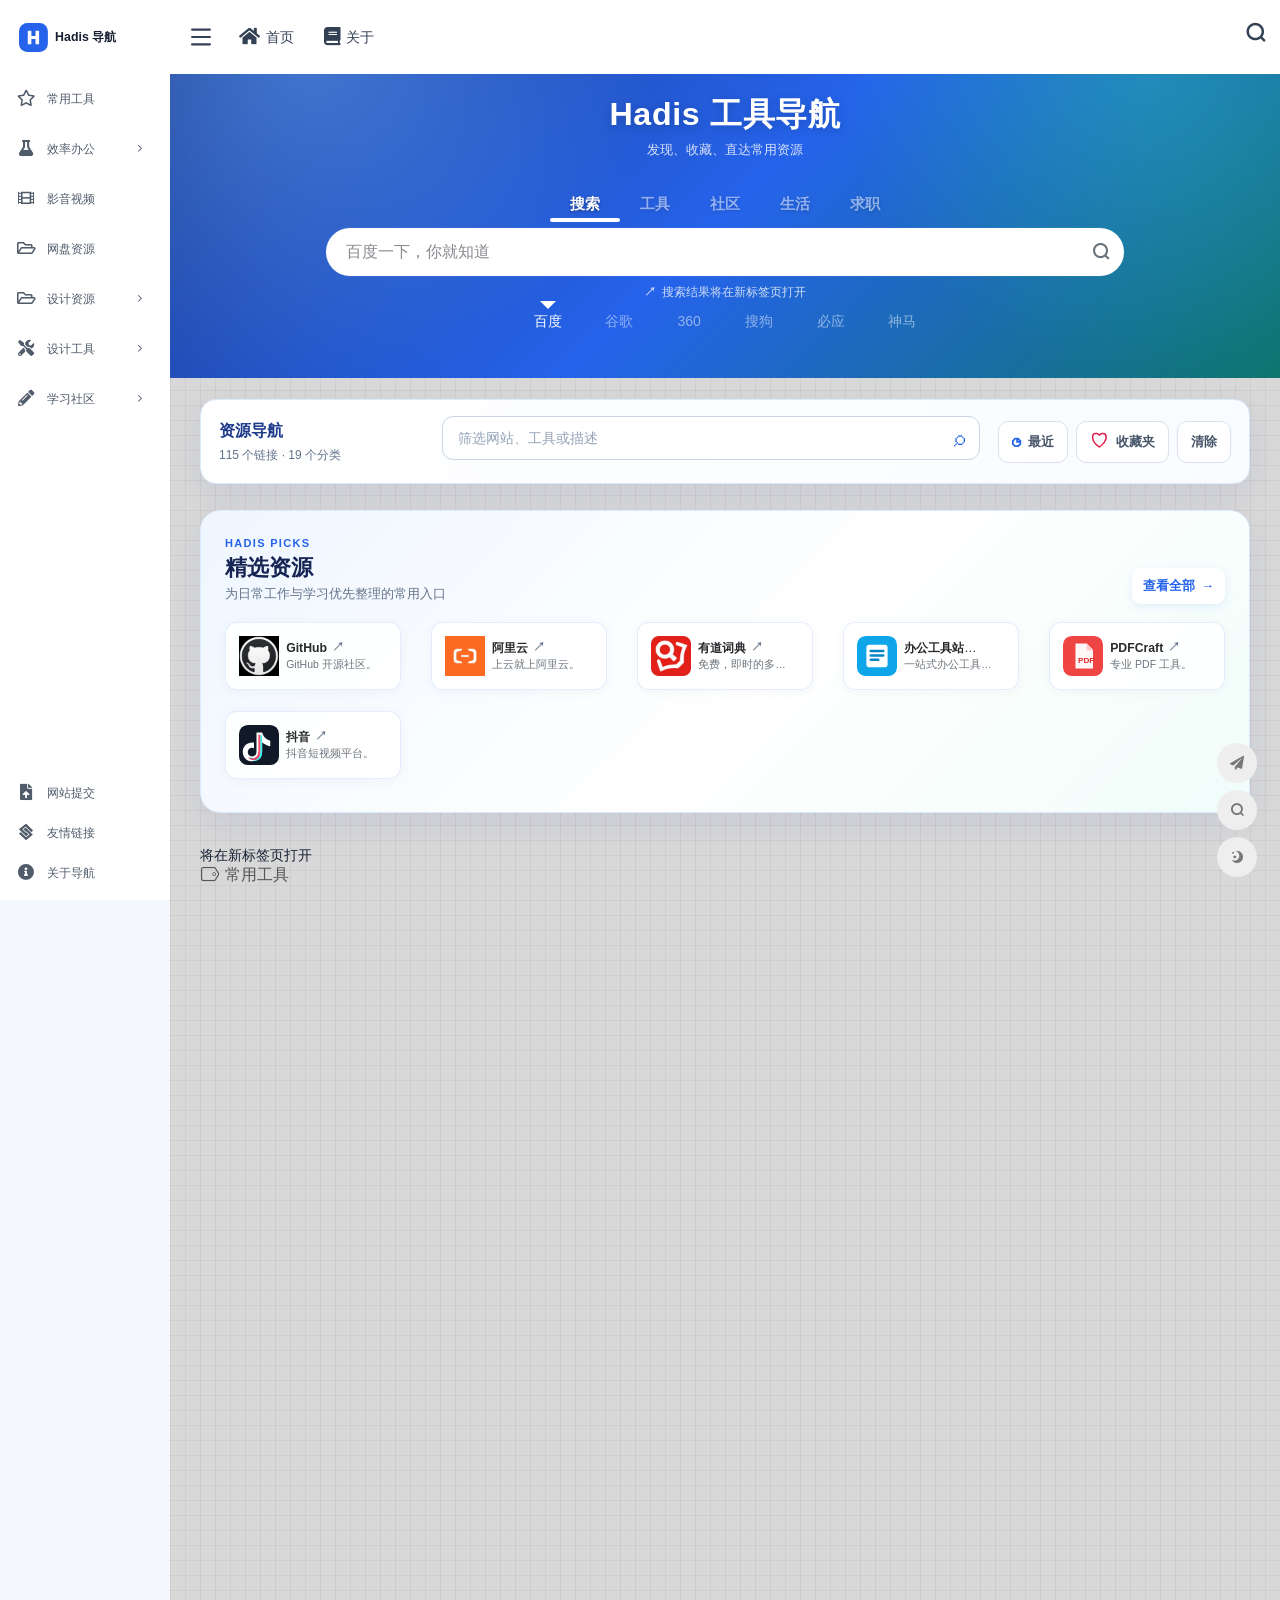
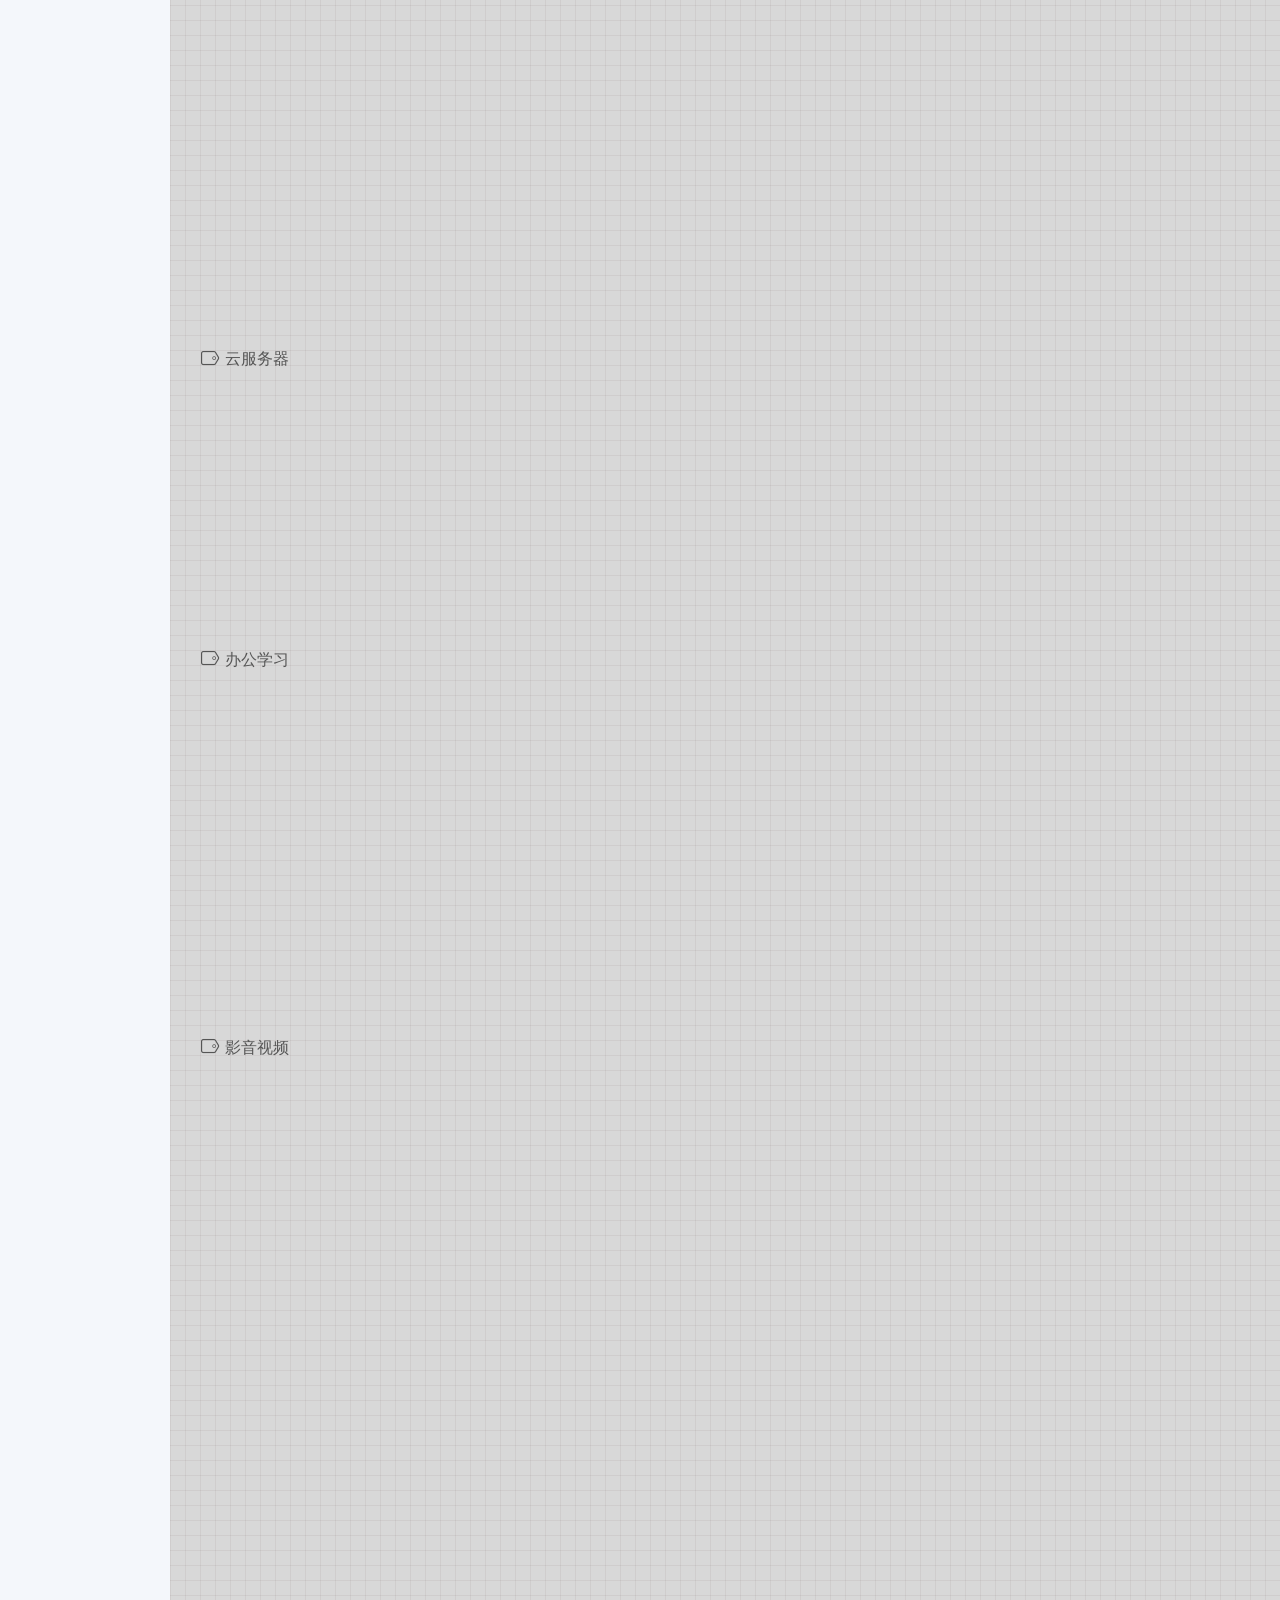
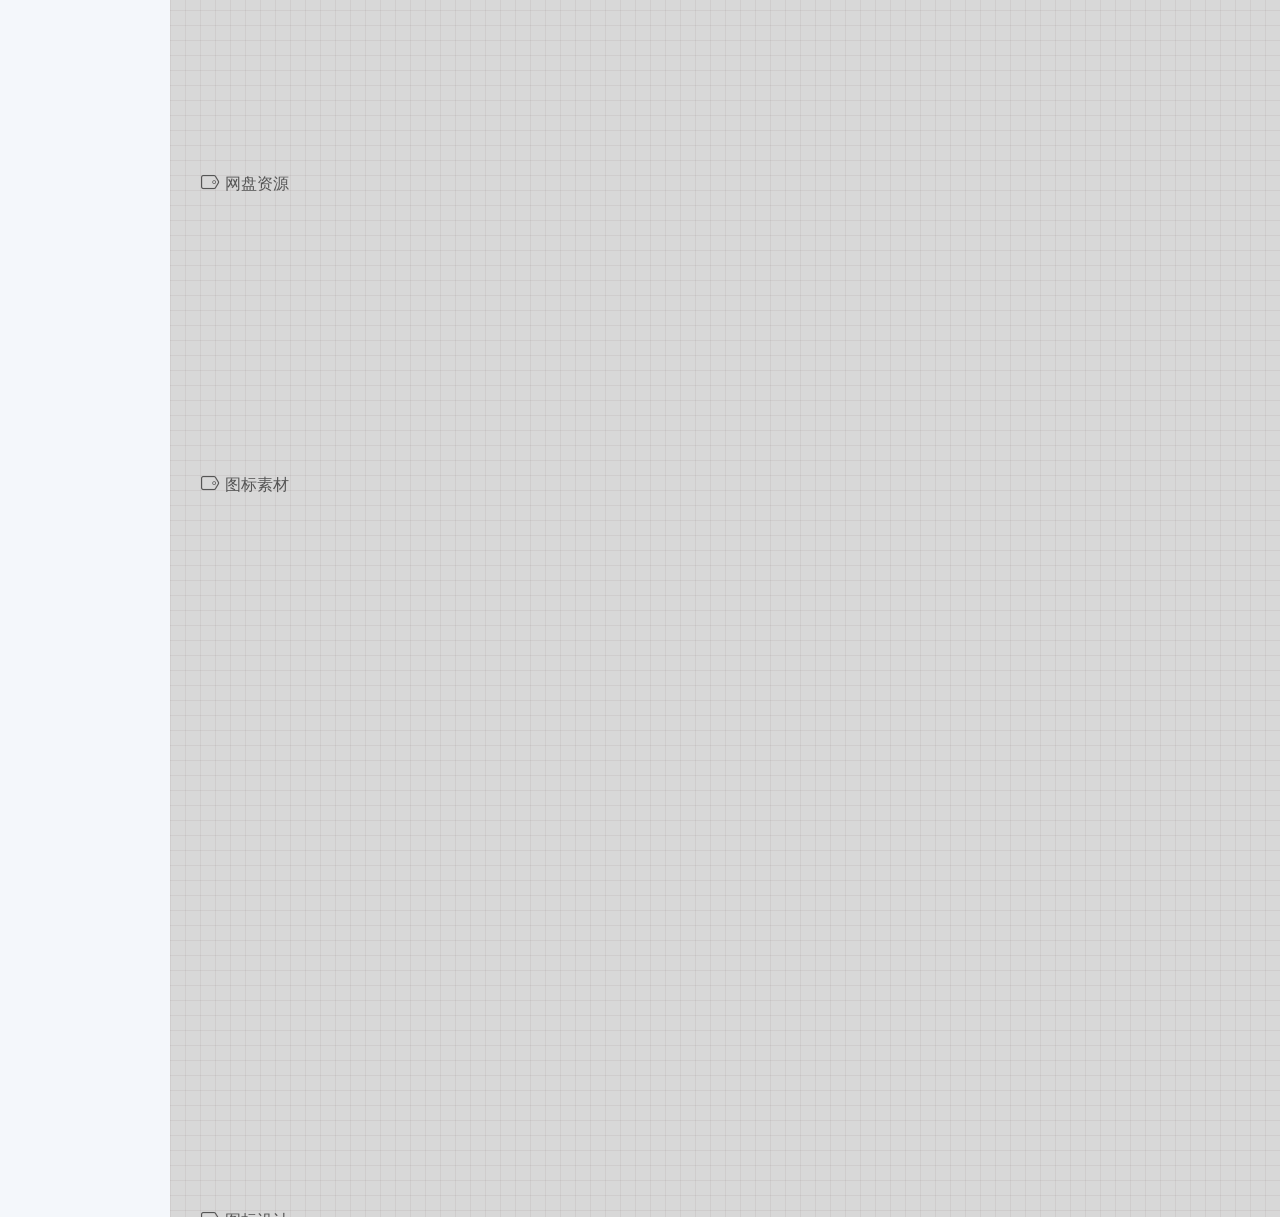
==== commit 016df088: "fix: respect input composition in keyboard shortcuts" ====
--- a/index.html
+++ b/index.html
@@ -54,7 +54,7 @@
         type="text/css" media="all" />
     <link rel="stylesheet" id="theme-css" href="./assets/css/theme-subset.css?v=20260801-1"
         type="text/css" media="all" />
-    <link rel="stylesheet" id="custom-css" href="./assets/css/custom-style.css?v=20261001-1"
+    <link rel="stylesheet" id="custom-css" href="./assets/css/custom-style.css?v=20261001-2"
         type="text/css" media="all" />
     <link rel="stylesheet" id="fortawesome-css" href="./assets/css/static-icons.css?v=20260801-1" type="text/css" />
 </head>
@@ -65,6 +65,10 @@
     <a class="skip-link" href="#content">跳到主要内容</a>
     <div id="network-notice" class="network-notice" role="status" aria-live="polite" aria-atomic="true" hidden>
         当前似乎处于离线状态，已缓存内容仍可查看；外部网站暂不可打开。
+    </div>
+    <div id="update-notice" class="update-notice" role="region" aria-label="网站更新" hidden>
+        <span id="update-status" role="status" aria-live="polite" aria-atomic="true">发现新版网站</span>
+        <button id="update-now" type="button">立即刷新</button>
     </div>
 
 
@@ -611,7 +615,7 @@
 
 
 
-<script defer src="./assets/js/site-enhancements.js?v=20260813-2"></script>
-<script defer src="./assets/js/index-page.js?v=20261001-1"></script>
+<script defer src="./assets/js/site-enhancements.js?v=20261002-3"></script>
+<script defer src="./assets/js/index-page.js?v=20261002-1"></script>
 </body>
 </html>
--- a/assets/css/custom-style.css
+++ b/assets/css/custom-style.css
@@ -166,6 +166,7 @@
 #footer-tools .go-up.is-visible{display:block!important}
 .site-notice{position:fixed;z-index:3000;left:50%;bottom:24px;max-width:calc(100vw - 32px);padding:10px 15px;border:1px solid rgba(37,99,235,.2);border-radius:10px;background:#172554;color:#fff;font-size:13px;font-weight:650;line-height:1.4;text-align:center;box-shadow:0 12px 28px rgba(15,23,42,.2);transform:translate(-50%,12px);opacity:0;transition:opacity .18s ease,transform .18s ease;pointer-events:none}.site-notice.is-visible{transform:translate(-50%,0);opacity:1}.io-black-mode .site-notice{border-color:#475569;background:#f8fafc;color:#172033}@media(max-width:767.98px){.site-notice{bottom:16px}}@media(prefers-reduced-motion:reduce){.site-notice{transition:none}}
 .network-notice{position:fixed;z-index:3500;top:10px;left:50%;max-width:calc(100vw - 32px);padding:9px 14px;border:1px solid #fbbf24;border-radius:10px;background:#fffbeb;color:#78350f;font-size:13px;font-weight:650;line-height:1.4;text-align:center;box-shadow:0 8px 22px rgba(120,53,15,.18)}.io-black-mode .network-notice{border-color:#a16207;background:#422006;color:#fde68a}
+.update-notice{position:fixed;z-index:3500;top:10px;left:50%;display:flex;align-items:center;gap:10px;max-width:calc(100vw - 32px);padding:8px 10px 8px 14px;border:1px solid rgba(37,99,235,.28);border-radius:10px;background:#eff6ff;color:#1e3a8a;font-size:13px;font-weight:650;line-height:1.4;box-shadow:0 8px 22px rgba(30,64,175,.16);transform:translateX(-50%)}.update-notice button{padding:6px 10px;border:0;border-radius:7px;background:#2563eb;color:#fff;font:inherit;font-size:12px;white-space:nowrap;cursor:pointer}.update-notice button:hover{background:#1d4ed8}.update-notice button:disabled{cursor:wait;opacity:.72}.io-black-mode .update-notice{border-color:#475569;background:#1e293b;color:#e2e8f0}.io-black-mode .update-notice button{background:#60a5fa;color:#0f172a}@media(max-width:420px){.update-notice{gap:7px;padding-left:10px}.update-notice button{padding:6px 8px}}
 
 /* 首页精选区：先展示日常高频入口，完整分类仍保留在下方。 */
 #content .featured-resources{margin:0 0 32px;padding:24px;border:1px solid #dbeafe;border-radius:20px;background:linear-gradient(135deg,#eff6ff 0%,#fff 55%,#f0fdfa 100%);box-shadow:0 12px 32px rgba(30,64,175,.08)}
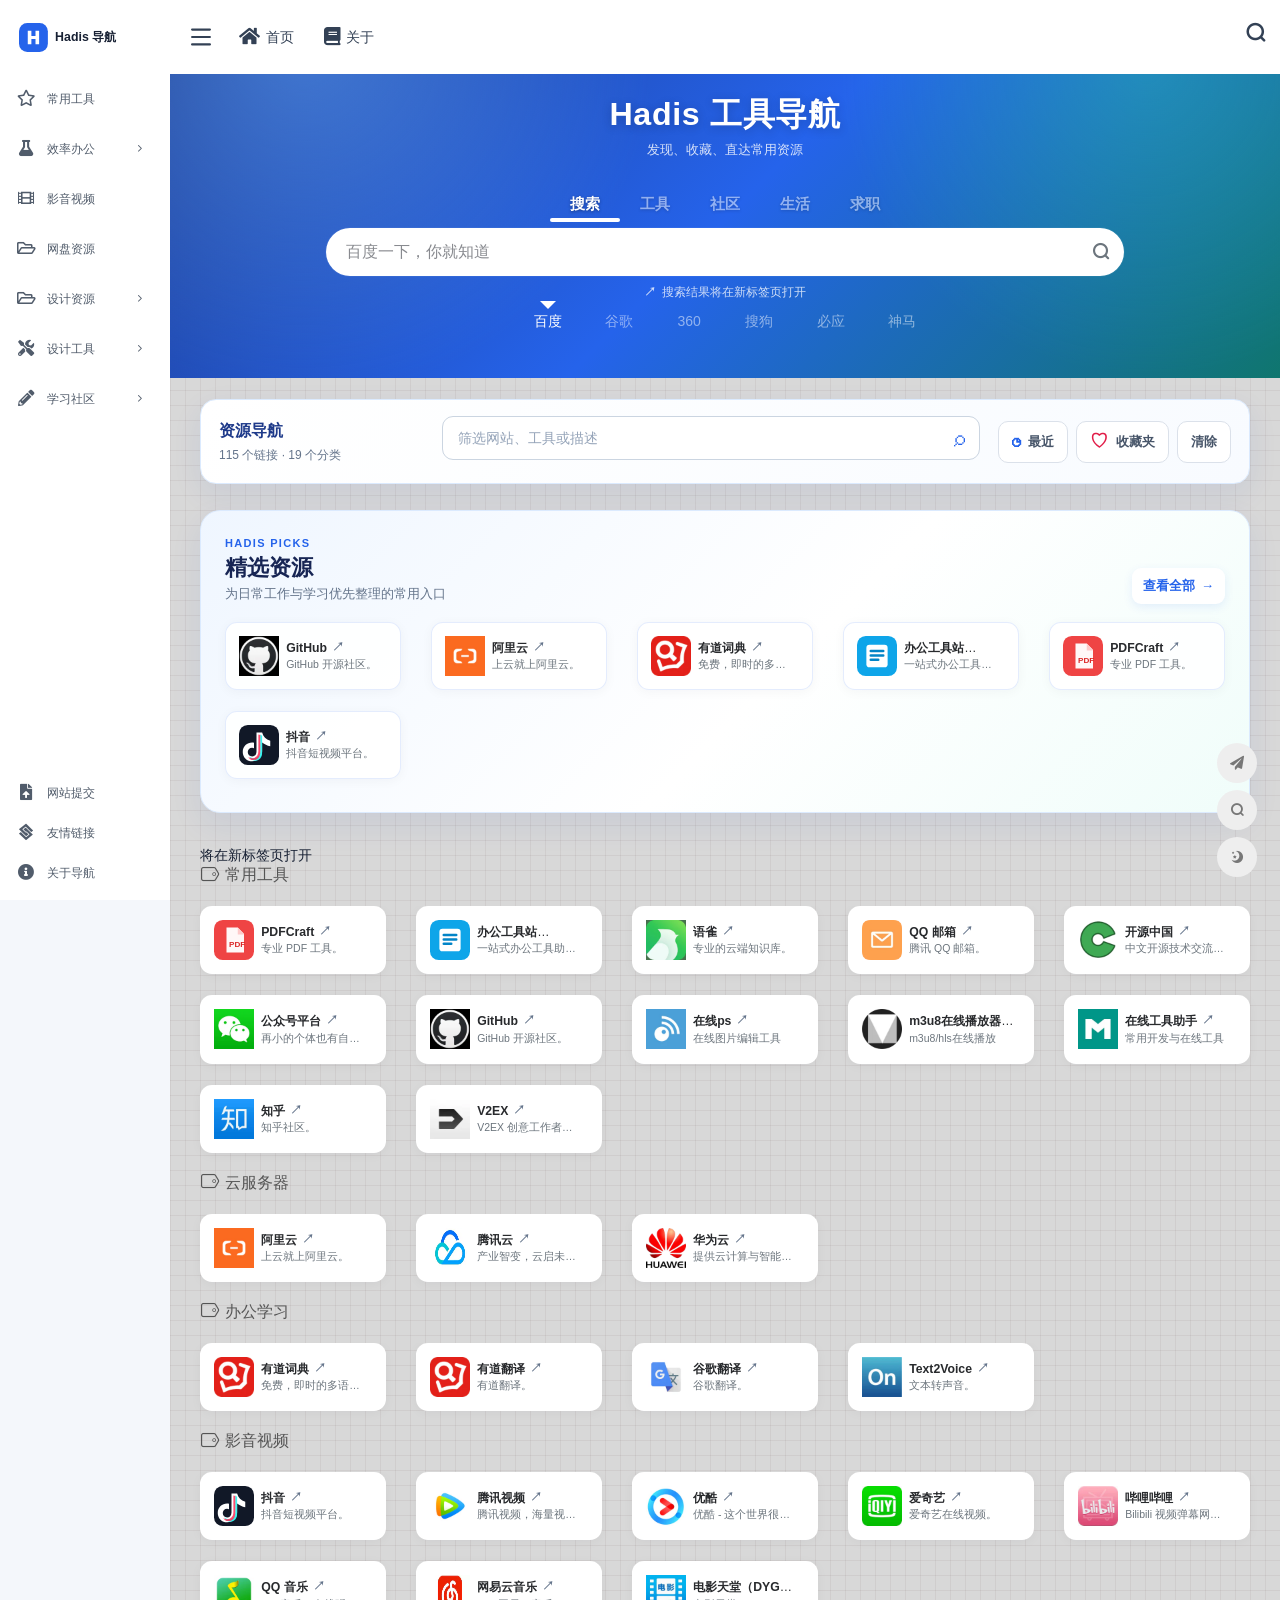
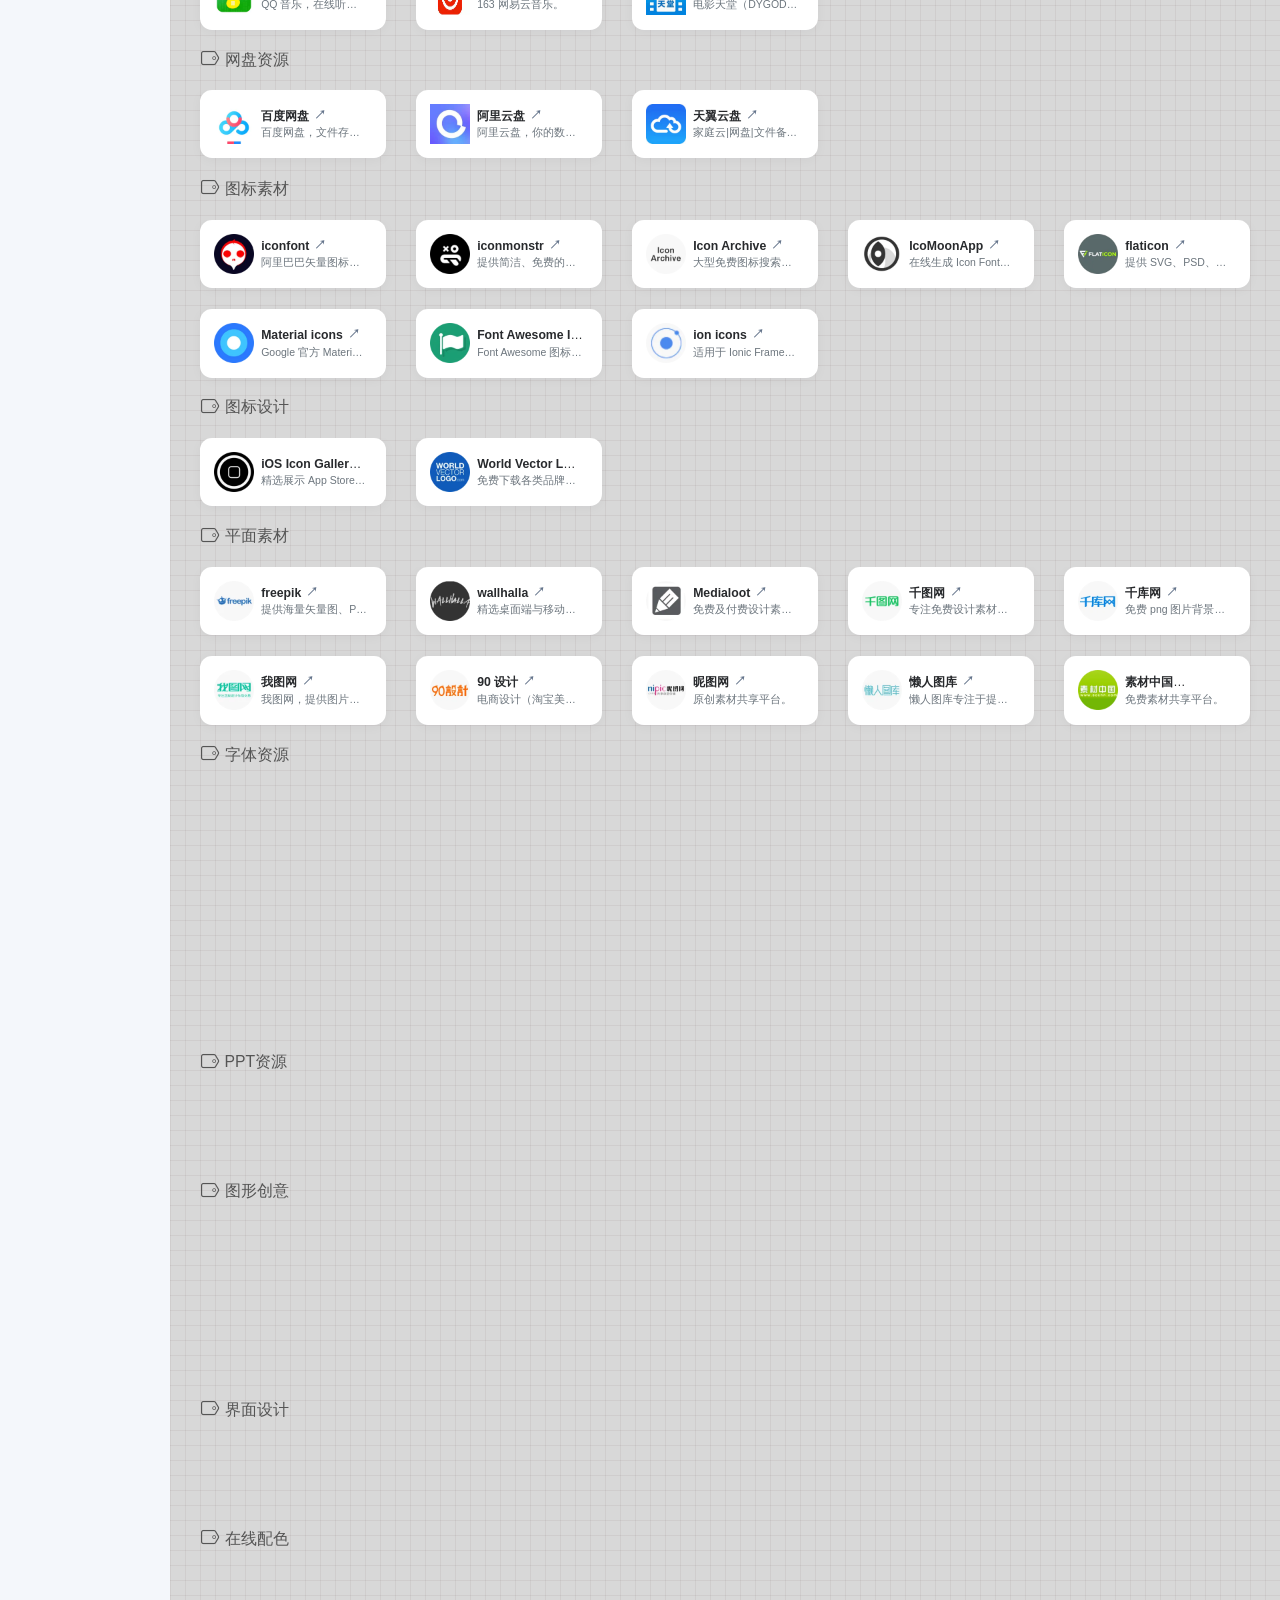
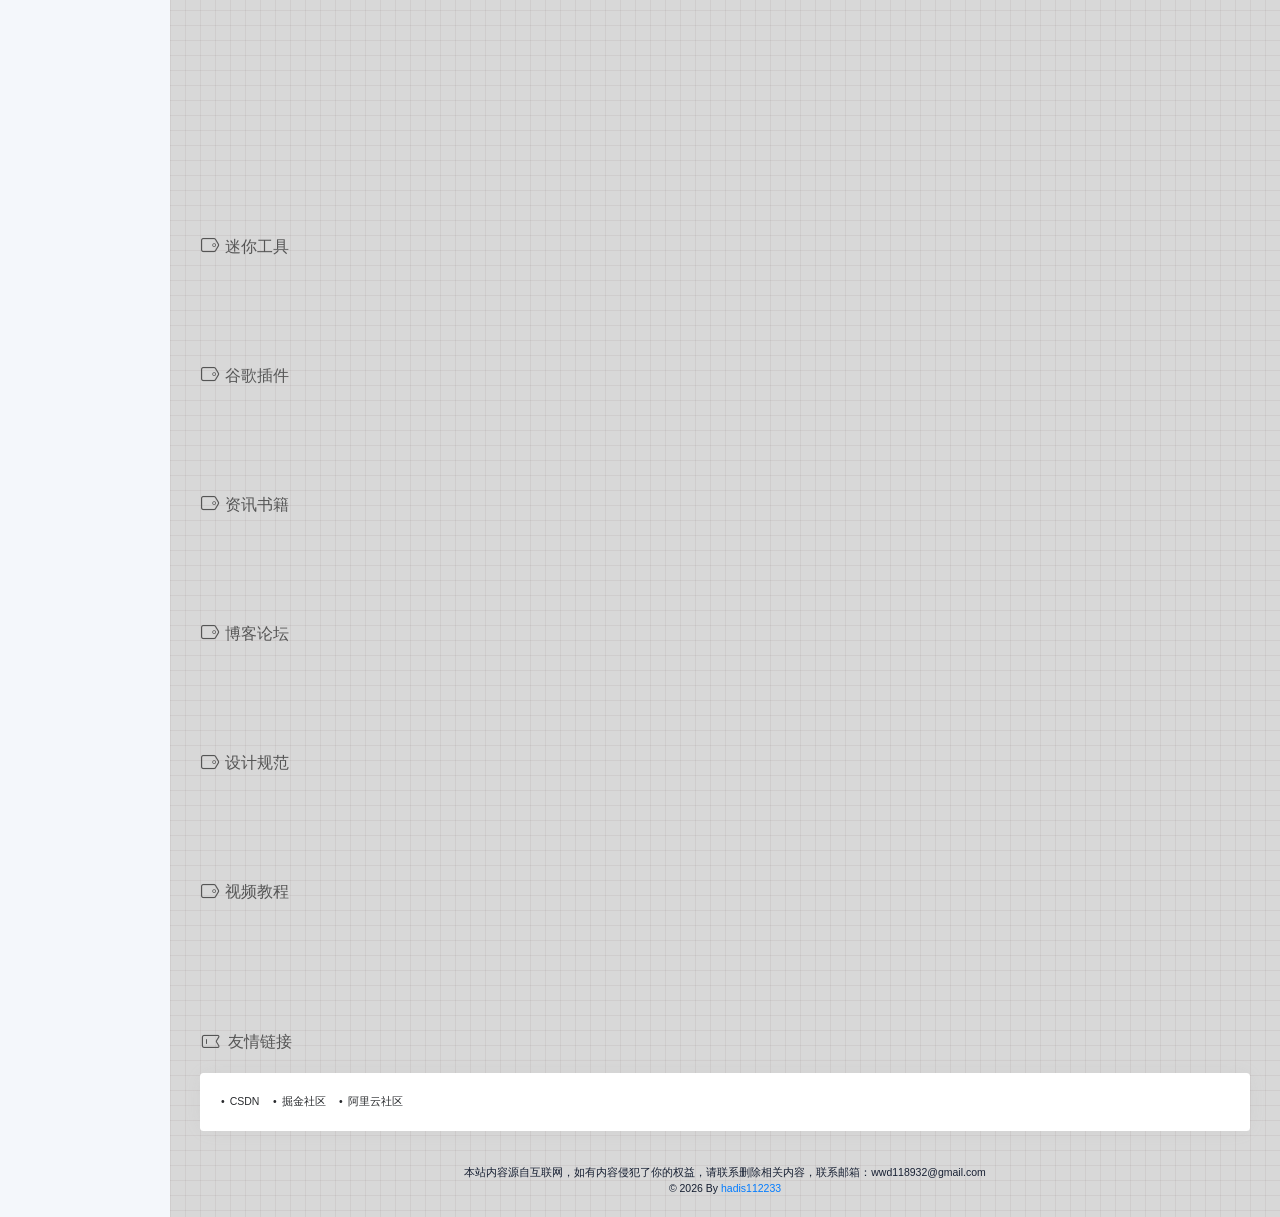
==== commit f4851ae3: "fix: refresh personalization after cached navigation" ====
--- a/index.html
+++ b/index.html
@@ -54,7 +54,7 @@
         type="text/css" media="all" />
     <link rel="stylesheet" id="theme-css" href="./assets/css/theme-subset.css?v=20260801-1"
         type="text/css" media="all" />
-    <link rel="stylesheet" id="custom-css" href="./assets/css/custom-style.css?v=20261001-2"
+    <link rel="stylesheet" id="custom-css" href="./assets/css/custom-style.css?v=20261002-1"
         type="text/css" media="all" />
     <link rel="stylesheet" id="fortawesome-css" href="./assets/css/static-icons.css?v=20260801-1" type="text/css" />
 </head>
@@ -615,7 +615,7 @@
 
 
 
-<script defer src="./assets/js/site-enhancements.js?v=20261002-3"></script>
+<script defer src="./assets/js/site-enhancements.js?v=20261002-4"></script>
 <script defer src="./assets/js/index-page.js?v=20261002-1"></script>
 </body>
 </html>
--- a/assets/css/custom-style.css
+++ b/assets/css/custom-style.css
@@ -164,11 +164,18 @@
 @media(max-width:359.98px){#content .nav-dashboard{grid-template-columns:1fr;align-items:stretch}#content .dashboard-copy,#content .dashboard-search,#content .dashboard-actions{grid-column:1;grid-row:auto}#content .dashboard-actions{justify-content:flex-start}#content .dashboard-button{flex:1;padding:0 7px}.header-big .search-type{display:grid!important;grid-template-columns:repeat(3,1fr);width:100%;gap:2px}.header-big .search-type li{width:auto!important;margin:0!important;text-align:center}.header-big .search-type label{display:block;padding:5px 2px}}
 @media(max-width:767.98px){body.sidebar-open{overflow:hidden}.sidebar-nav.show{display:block!important}.sidebar-nav.show::before{content:'';position:fixed;inset:0;z-index:0;background:rgba(15,23,42,.48);backdrop-filter:blur(4px)}.sidebar-nav .sidebar-nav-inner{position:relative;z-index:1}}
 #footer-tools .go-up.is-visible{display:block!important}
+/* 为悬浮控件保留设备手势区域；普通屏幕的安全区为零。 */
+#footer-tools{bottom:calc(20px + env(safe-area-inset-bottom,0px));right:calc(20px + env(safe-area-inset-right,0px))}
+@media(max-width:767.98px){#footer-tools{bottom:calc(15px + env(safe-area-inset-bottom,0px));right:calc(10px + env(safe-area-inset-right,0px))}}
 .site-notice{position:fixed;z-index:3000;left:50%;bottom:24px;max-width:calc(100vw - 32px);padding:10px 15px;border:1px solid rgba(37,99,235,.2);border-radius:10px;background:#172554;color:#fff;font-size:13px;font-weight:650;line-height:1.4;text-align:center;box-shadow:0 12px 28px rgba(15,23,42,.2);transform:translate(-50%,12px);opacity:0;transition:opacity .18s ease,transform .18s ease;pointer-events:none}.site-notice.is-visible{transform:translate(-50%,0);opacity:1}.io-black-mode .site-notice{border-color:#475569;background:#f8fafc;color:#172033}@media(max-width:767.98px){.site-notice{bottom:16px}}@media(prefers-reduced-motion:reduce){.site-notice{transition:none}}
 .network-notice{position:fixed;z-index:3500;top:10px;left:50%;max-width:calc(100vw - 32px);padding:9px 14px;border:1px solid #fbbf24;border-radius:10px;background:#fffbeb;color:#78350f;font-size:13px;font-weight:650;line-height:1.4;text-align:center;box-shadow:0 8px 22px rgba(120,53,15,.18)}.io-black-mode .network-notice{border-color:#a16207;background:#422006;color:#fde68a}
 .update-notice{position:fixed;z-index:3500;top:10px;left:50%;display:flex;align-items:center;gap:10px;max-width:calc(100vw - 32px);padding:8px 10px 8px 14px;border:1px solid rgba(37,99,235,.28);border-radius:10px;background:#eff6ff;color:#1e3a8a;font-size:13px;font-weight:650;line-height:1.4;box-shadow:0 8px 22px rgba(30,64,175,.16);transform:translateX(-50%)}.update-notice button{padding:6px 10px;border:0;border-radius:7px;background:#2563eb;color:#fff;font:inherit;font-size:12px;white-space:nowrap;cursor:pointer}.update-notice button:hover{background:#1d4ed8}.update-notice button:disabled{cursor:wait;opacity:.72}.io-black-mode .update-notice{border-color:#475569;background:#1e293b;color:#e2e8f0}.io-black-mode .update-notice button{background:#60a5fa;color:#0f172a}@media(max-width:420px){.update-notice{gap:7px;padding-left:10px}.update-notice button{padding:6px 8px}}
 
 /* 首页精选区：先展示日常高频入口，完整分类仍保留在下方。 */
+.network-notice{transform:translateX(-50%);width:max-content;overflow-wrap:anywhere}
+.network-notice,.update-notice{top:calc(10px + env(safe-area-inset-top,0px));max-width:calc(100vw - 32px - env(safe-area-inset-left,0px) - env(safe-area-inset-right,0px))}
+.site-notice{bottom:calc(24px + env(safe-area-inset-bottom,0px));max-width:calc(100vw - 32px - env(safe-area-inset-left,0px) - env(safe-area-inset-right,0px));overflow-wrap:anywhere}
+@media(max-width:767.98px){.site-notice{bottom:calc(16px + env(safe-area-inset-bottom,0px))}}
 #content .featured-resources{margin:0 0 32px;padding:24px;border:1px solid #dbeafe;border-radius:20px;background:linear-gradient(135deg,#eff6ff 0%,#fff 55%,#f0fdfa 100%);box-shadow:0 12px 32px rgba(30,64,175,.08)}
 #content .featured-heading{display:flex;align-items:end;justify-content:space-between;gap:16px;margin-bottom:18px}#content .featured-kicker{display:block;margin-bottom:3px;color:#2563eb;font-size:11px;font-weight:800;letter-spacing:.12em}#content .featured-heading h2{margin:0;color:#172554;font-size:22px;font-weight:750}#content .featured-heading p{margin:3px 0 0;color:#64748b;font-size:13px}.featured-all{display:inline-flex;align-items:center;gap:6px;padding:8px 11px;border-radius:9px;background:#fff;color:#2563eb!important;font-size:13px;font-weight:650;box-shadow:0 3px 10px rgba(37,99,235,.1)}.featured-all:hover{background:#2563eb;color:#fff!important}
 #content .featured-grid{margin-bottom:-12px}#content .featured-card{margin-bottom:0}.featured-card .url-body{transform:none!important}.featured-card .card{border:1px solid rgba(37,99,235,.12)!important;background:rgba(255,255,255,.9)!important}.featured-card .card:hover{border-color:rgba(37,99,235,.4)!important}.featured-card .favorite-button{display:none!important}.content-site> .d-flex:first-of-type .site-category-title:before{content:'全部资源';margin-right:8px;padding:4px 8px;border-radius:6px;background:#eff6ff;color:#2563eb;font-size:11px;font-weight:700}
